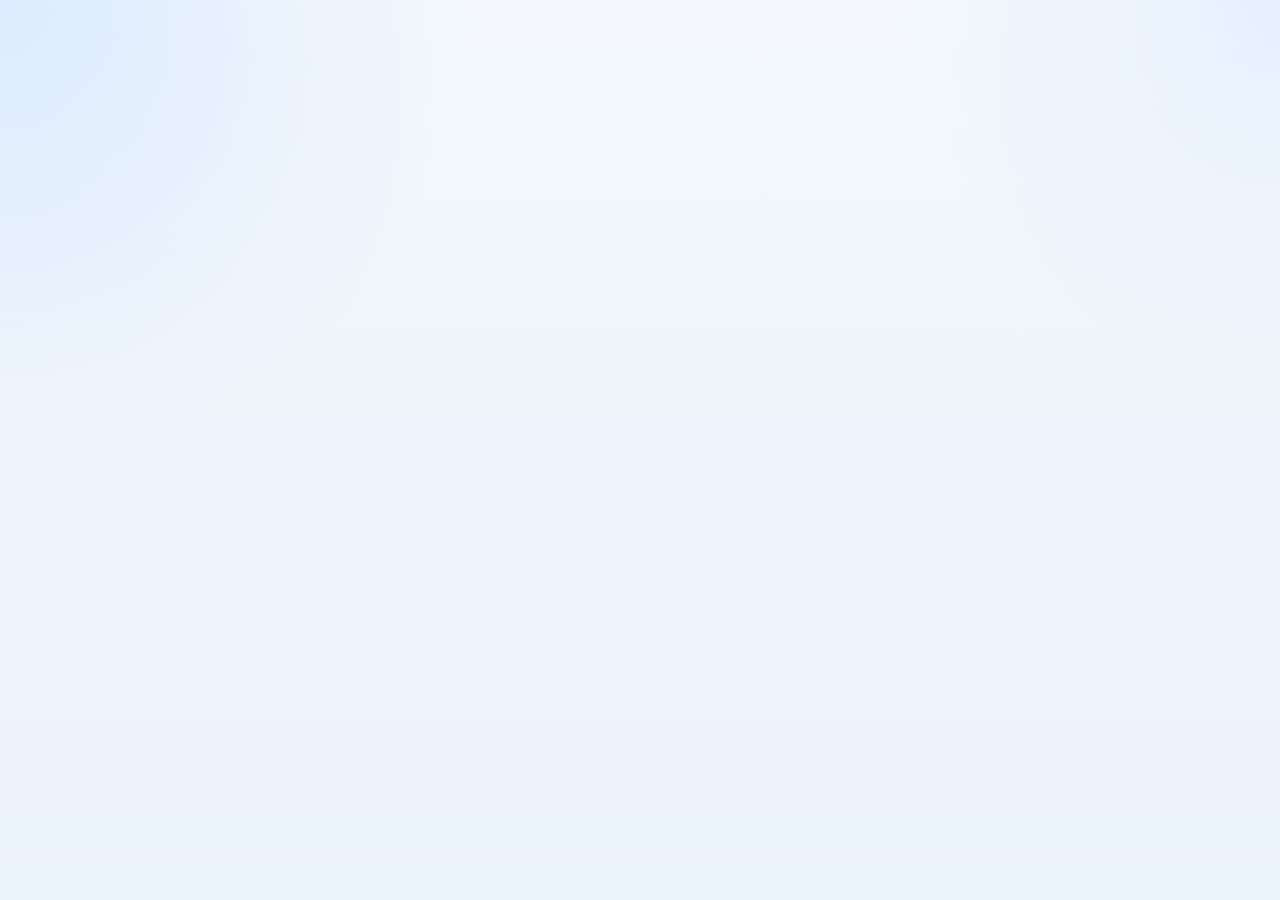
==== index.html @ c69fef3c "Publish shareable expense dashboard" ====
﻿<!DOCTYPE html>
<html lang="zh-CN">
<head>
  <meta charset="UTF-8">
  <meta name="viewport" content="width=device-width, initial-scale=1.0">
  <title>费用看板</title>
  <style>
:root {
  --bg: #edf4fb;
  --panel: rgba(245, 249, 255, 0.9);
  --panel-strong: rgba(255, 255, 255, 0.96);
  --line: rgba(59, 130, 246, 0.14);
  --line-strong: rgba(59, 130, 246, 0.22);
  --text: #16324f;
  --sub: #6b85a3;
  --accent: #2f6fe4;
  --accent-soft: rgba(47, 111, 228, 0.1);
  --positive: #38bdf8;
  --negative: #94a3b8;
  --emerald: #34d399;
  --amber: #fbbf24;
  --rose: #fb7185;
  --shadow: 0 20px 48px rgba(120, 149, 184, 0.18);
}

* {
  box-sizing: border-box;
}

html,
body {
  margin: 0;
  min-height: 100%;
  font-family: "Microsoft YaHei", "PingFang SC", sans-serif;
  background:
    radial-gradient(circle at top left, rgba(191, 219, 254, 0.45), transparent 30%),
    radial-gradient(circle at top right, rgba(219, 234, 254, 0.55), transparent 24%),
    linear-gradient(180deg, #f4f8fd 0%, #eaf2fb 100%);
  color: var(--text);
}

body {
  min-height: 100vh;
}

.page-shell {
  padding: 28px 18px 40px;
}

.dashboard {
  width: min(1480px, 100%);
  margin: 0 auto;
  display: grid;
  gap: 24px;
}

.panel {
  background: var(--panel);
  border: 1px solid var(--line-strong);
  border-radius: 28px;
  padding: 24px;
  box-shadow: var(--shadow);
  backdrop-filter: blur(14px);
}

.panel-header {
  display: flex;
  align-items: flex-start;
  gap: 14px;
  margin-bottom: 18px;
}

.linked-panel {
  padding-bottom: 20px;
}

.linked-block {
  border: 1px solid var(--line);
  border-radius: 24px;
  background: rgba(255, 255, 255, 0.56);
  padding: 18px;
}

.linked-block + .linked-block {
  margin-top: 14px;
}

.linked-header {
  margin-bottom: 14px;
}

.linked-divider {
  display: none;
}

.module-tag {
  flex: none;
  padding: 7px 12px;
  border-radius: 16px;
  border: 1px solid rgba(125, 211, 252, 0.22);
  background: var(--accent-soft);
  color: var(--accent);
  font-size: 13px;
  font-weight: 700;
}

.panel-title {
  font-size: 24px;
  font-weight: 700;
  letter-spacing: 0.02em;
}

.panel-subtitle {
  color: var(--sub);
  font-size: 14px;
  line-height: 1.6;
  margin-top: 4px;
}

.judgement {
  border: 1px solid var(--line);
  border-radius: 24px;
  padding: 18px 20px;
  background: rgba(255, 255, 255, 0.72);
  line-height: 1.9;
  color: #33506d;
  font-size: 15px;
}

.judgement strong {
  color: #102a43;
}

.pill {
  display: inline-flex;
  align-items: center;
  padding: 3px 10px;
  border-radius: 999px;
  font-weight: 700;
}

.pill-amber {
  background: rgba(251, 191, 36, 0.12);
  border: 1px solid rgba(251, 191, 36, 0.22);
  color: #fde68a;
}

.pill-sky {
  color: var(--accent);
}

.metrics {
  display: grid;
  grid-template-columns: repeat(4, minmax(0, 1fr));
  gap: 14px;
  margin-top: 18px;
}

.metric-card {
  border: 1px solid var(--line);
  background: rgba(255, 255, 255, 0.68);
  border-radius: 20px;
  padding: 16px;
}

.metric-label {
  color: var(--sub);
  font-size: 13px;
}

.metric-value {
  margin-top: 8px;
  font-size: 28px;
  font-weight: 700;
}

.metric-note {
  margin-top: 6px;
  color: #5f7a96;
  font-size: 13px;
}

.waterfall {
  border: 1px solid var(--line);
  border-radius: 24px;
  padding: 18px;
  background: rgba(255, 255, 255, 0.72);
}

.waterfall-top-metrics {
  display: grid;
  grid-template-columns: repeat(5, minmax(0, 1fr));
  gap: 12px;
  margin-top: 14px;
  padding: 0;
  border-radius: 20px;
  background: transparent;
  box-shadow: none;
}

.waterfall-metric-panel {
  min-width: 0;
}

.waterfall-mini-card {
  height: 100%;
  border-radius: 18px;
  padding: 14px 18px;
  border: 1px solid rgba(59, 130, 246, 0.14);
  background: rgba(255, 255, 255, 0.72);
  box-shadow: inset 0 0 0 1px rgba(255, 255, 255, 0.3);
}

.waterfall-metric-panel.active .waterfall-mini-card {
  border-color: rgba(47, 111, 228, 0.28);
  background: rgba(225, 239, 255, 0.95);
  box-shadow: 0 10px 24px rgba(120, 149, 184, 0.12);
}

.waterfall-mini-row {
  display: flex;
  justify-content: space-between;
  gap: 16px;
  align-items: center;
  color: #486581;
  font-size: 14px;
}

.waterfall-mini-row + .waterfall-mini-row {
  margin-top: 10px;
}

.waterfall-mini-row strong {
  color: #1d4ed8;
  font-size: 15px;
}

.waterfall-bottom-metrics {
  margin-bottom: 12px;
}

.waterfall-grid {
  display: grid;
  grid-template-columns: repeat(auto-fit, minmax(150px, 1fr));
  gap: 14px;
  align-items: stretch;
  min-height: 320px;
}

.waterfall-card {
  display: flex;
  flex-direction: column;
  gap: 12px;
  cursor: pointer;
}

.waterfall-stage {
  position: relative;
  flex: 1;
  min-height: 250px;
  border-radius: 22px;
  border: 1px solid rgba(56, 189, 248, 0.08);
  background: rgba(233, 241, 251, 0.8);
  padding: 10px;
}

.zero-line {
  position: absolute;
  left: 12px;
  right: 12px;
  border-top: 1px dashed rgba(56, 189, 248, 0.18);
}

.waterfall-bar {
  position: absolute;
  left: 12px;
  right: 12px;
  border-radius: 18px;
  transition: transform 180ms ease, box-shadow 180ms ease, opacity 180ms ease;
}

.waterfall-card:hover .waterfall-bar,
.waterfall-card.active .waterfall-bar {
  transform: scale(1.02);
  box-shadow: 0 0 28px rgba(56, 189, 248, 0.22);
}

.bar-positive {
  background: linear-gradient(180deg, #7dd3fc, #0ea5e9);
}

.bar-negative {
  background: linear-gradient(180deg, #94a3b8, #475569);
}

.waterfall-value {
  position: absolute;
  left: 50%;
  top: 10px;
  transform: translateX(-50%);
  font-size: 13px;
  font-weight: 700;
  color: #486581;
}

.waterfall-label {
  min-height: 82px;
  border: 1px solid rgba(100, 116, 139, 0.35);
  background: rgba(255, 255, 255, 0.74);
  border-radius: 18px;
  padding: 12px;
  text-align: center;
  color: #486581;
  font-size: 13px;
  line-height: 1.5;
}

.waterfall-name {
  color: #102a43;
  font-size: 16px;
  font-weight: 800;
  margin-bottom: 6px;
}

.waterfall-subtitle {
  color: #486581;
  font-size: 13px;
}

.waterfall-card.active .waterfall-label {
  border-color: rgba(125, 211, 252, 0.35);
  background: rgba(47, 111, 228, 0.12);
  color: #102a43;
}

.waterfall-total {
  margin-top: 16px;
  display: flex;
  justify-content: space-between;
  align-items: center;
  gap: 16px;
  border: 1px dashed var(--line);
  border-radius: 18px;
  padding: 12px 16px;
  color: #486581;
}

.explanation-tip,
.region-tip {
  border: 1px solid var(--line);
  border-radius: 20px;
  padding: 14px 16px;
  background: rgba(255, 255, 255, 0.62);
  color: var(--sub);
  font-size: 14px;
  line-height: 1.7;
  margin-bottom: 16px;
}

.current-summary {
  border: 1px solid var(--line);
  border-radius: 22px;
  padding: 16px 18px;
  background: rgba(255, 255, 255, 0.7);
  color: #486581;
  line-height: 1.8;
  margin-bottom: 16px;
}

.current-summary strong {
  color: #102a43;
}

.table-wrap {
  overflow-x: auto;
  border: 1px solid var(--line);
  border-radius: 24px;
}

table {
  width: 100%;
  border-collapse: collapse;
  min-width: 980px;
  background: rgba(255, 255, 255, 0.66);
}

thead {
  background: rgba(231, 240, 250, 0.95);
}

th,
td {
  padding: 14px 16px;
  text-align: left;
  vertical-align: top;
  border-top: 1px solid rgba(56, 189, 248, 0.08);
  font-size: 14px;
}

th {
  color: #35506b;
  font-weight: 600;
}

tbody td {
  color: #16324f;
}

.subline {
  margin-top: 6px;
  color: var(--sub);
  font-size: 12px;
}

.matrix-meta {
  display: grid;
  grid-template-columns: repeat(2, minmax(0, 1fr));
  gap: 6px 24px;
  margin-top: 10px;
}

.small-tag,
.judge-tag {
  display: inline-flex;
  border-radius: 999px;
  padding: 4px 10px;
  font-size: 12px;
  font-weight: 600;
}

.small-tag {
  border: 1px solid rgba(56, 189, 248, 0.16);
  background: rgba(47, 111, 228, 0.08);
  color: #1d4ed8;
}

.judge-tag {
  border: 1px solid rgba(100, 116, 139, 0.42);
  background: rgba(255, 255, 255, 0.82);
  color: #35506b;
}

.region-grid {
  display: grid;
  grid-template-columns: minmax(0, 1.55fr) minmax(340px, 0.95fr);
  gap: 18px;
}

.matrix-wrap,
.trend-wrap {
  border: 1px solid var(--line);
  border-radius: 24px;
  background: rgba(255, 255, 255, 0.62);
  overflow: hidden;
}

.matrix-wrap .table-wrap {
  overflow-x: hidden;
}

.matrix-wrap table {
  min-width: 0;
  table-layout: fixed;
}

.matrix-wrap th,
.matrix-wrap td {
  padding: 12px 10px;
}

.matrix-wrap thead th:nth-child(1),
.matrix-wrap tbody td:nth-child(1) {
  width: 110px;
}

.matrix-wrap thead th:nth-child(2),
.matrix-wrap tbody td:nth-child(2) {
  width: 44%;
}

.matrix-wrap thead th:nth-child(3),
.matrix-wrap thead th:nth-child(4),
.matrix-wrap thead th:nth-child(5),
.matrix-wrap tbody td:nth-child(3),
.matrix-wrap tbody td:nth-child(4),
.matrix-wrap tbody td:nth-child(5) {
  width: 150px;
}

.matrix-wrap .subline {
  font-size: 11px;
  line-height: 1.6;
}

.matrix-path {
  display: flex;
  align-items: center;
  gap: 8px;
  padding: 12px 18px 0;
  flex-wrap: wrap;
}

.path-chip {
  border: 1px solid rgba(47, 111, 228, 0.28);
  background: rgba(47, 111, 228, 0.14);
  color: #2759b8;
  border-radius: 999px;
  padding: 5px 12px;
  font-size: 12px;
  cursor: pointer;
  font-weight: 700;
}

.path-chip.active {
  background: rgba(47, 111, 228, 0.2);
  color: #163d84;
}

.path-sep {
  color: var(--sub);
  font-size: 12px;
}

.matrix-head,
.trend-head {
  display: flex;
  justify-content: space-between;
  gap: 16px;
  align-items: flex-start;
  padding: 16px 18px;
  border-bottom: 1px solid rgba(56, 189, 248, 0.1);
}

.section-title {
  font-size: 15px;
  font-weight: 700;
}

.section-sub {
  margin-top: 4px;
  font-size: 12px;
  color: var(--sub);
  line-height: 1.6;
}

.hint {
  font-size: 12px;
  color: var(--sub);
}

.matrix-wrap .section-sub,
.matrix-wrap .hint,
.matrix-wrap th {
  font-size: 12px;
}

.info-dot {
  position: relative;
  display: inline-flex;
  align-items: center;
  justify-content: center;
  width: 16px;
  height: 16px;
  margin-left: 6px;
  border-radius: 999px;
  border: 1px solid rgba(125, 211, 252, 0.3);
  background: rgba(14, 165, 233, 0.12);
  color: var(--accent);
  font-size: 10px;
  font-weight: 700;
  cursor: help;
}

.info-dot:hover::after {
  content: attr(data-tip);
  position: absolute;
  left: 50%;
  top: calc(100% + 8px);
  transform: translateX(-50%);
  width: 220px;
  padding: 10px 12px;
  border-radius: 14px;
  border: 1px solid rgba(125, 211, 252, 0.18);
  background: rgba(15, 23, 42, 0.96);
  color: #f8fafc;
  font-size: 12px;
  line-height: 1.6;
  z-index: 8;
  box-shadow: 0 14px 40px rgba(2, 6, 23, 0.4);
}

.matrix-cell {
  width: 100%;
  height: 46px;
  border-radius: 16px;
  border: 1px solid transparent;
  cursor: pointer;
  transition: transform 180ms ease, box-shadow 180ms ease, border-color 180ms ease;
}

.matrix-row-active td {
  background: rgba(47, 111, 228, 0.08);
}

.matrix-level-cell {
  display: flex;
  flex-direction: column;
  align-items: flex-start;
  gap: 8px;
}

.matrix-level-name,
.drill-link {
  border: 0;
  background: transparent;
  padding: 0;
  cursor: pointer;
  text-align: left;
}

.matrix-level-name {
  color: #16324f;
  font-size: 16px;
  font-weight: 700;
  text-shadow: 0 1px 0 rgba(255, 255, 255, 0.75);
}

.drill-link {
  color: #2f6fe4;
  font-size: 13px;
  font-weight: 600;
}

.drill-link:hover,
.matrix-level-name:hover {
  opacity: 0.86;
}

.matrix-leaf-tag {
  color: var(--sub);
  font-size: 12px;
}

.matrix-wrap tbody td:nth-child(1) {
  color: #16324f;
}

.matrix-wrap tbody td:nth-child(2) {
  color: #6b85a3;
}

.matrix-wrap tbody td:nth-child(2) .subline {
  color: #486581;
  font-size: 13px;
  font-weight: 700;
}

.matrix-wrap tbody td:nth-child(2) .subline strong,
.matrix-wrap tbody td:nth-child(2) .subline span:last-child,
.matrix-wrap tbody td:nth-child(2) .subline {
  color: #35506b;
}

.matrix-wrap tbody td:nth-child(2) .subline strong {
  color: #16324f !important;
  font-weight: 800;
  opacity: 1 !important;
  text-shadow: none;
}

.matrix-wrap tbody td:nth-child(2) .subline span {
  color: #2b4b68 !important;
  font-weight: 700;
  opacity: 1 !important;
}

.matrix-wrap tbody td:nth-child(2) .info-dot {
  display: none;
}

.matrix-cell:hover {
  transform: translateY(-1px);
}

.matrix-cell.active {
  box-shadow: 0 0 22px rgba(255, 255, 255, 0.14);
}

.tone-emerald {
  background: rgba(16, 185, 129, 0.18);
  border-color: rgba(52, 211, 153, 0.28);
}

.tone-emerald.active {
  background: rgba(16, 185, 129, 0.32);
}

.tone-amber {
  background: rgba(245, 158, 11, 0.18);
  border-color: rgba(251, 191, 36, 0.26);
}

.tone-amber.active {
  background: rgba(245, 158, 11, 0.34);
}

.tone-rose {
  background: rgba(244, 63, 94, 0.18);
  border-color: rgba(251, 113, 133, 0.28);
}

.tone-rose.active {
  background: rgba(244, 63, 94, 0.34);
}

.empty-cell {
  background: transparent;
  border: 1px dashed rgba(100, 116, 139, 0.18);
  cursor: default;
}

.trend-wrap {
  padding-bottom: 18px;
}

.region-badge {
  display: inline-flex;
  align-items: center;
  border: 1px solid rgba(125, 211, 252, 0.22);
  background: rgba(14, 165, 233, 0.12);
  border-radius: 999px;
  color: #1f4ea8;
  padding: 6px 12px;
  font-size: 13px;
  font-weight: 700;
}

.trend-metrics {
  margin: 0 18px 14px;
  border: 1px solid var(--line);
  border-radius: 18px;
  background: rgba(255, 255, 255, 0.72);
  padding: 14px;
}

.trend-metrics-grid {
  display: grid;
  grid-template-columns: repeat(2, minmax(0, 1fr));
  gap: 12px 16px;
  color: #35506b;
  font-size: 14px;
}

.trend-summary {
  margin-top: 12px;
  color: var(--sub);
  font-size: 13px;
  line-height: 1.7;
}

.chart-wrap {
  margin: 0 18px;
  border: 1px solid var(--line);
  border-radius: 20px;
  background: rgba(248, 251, 255, 0.85);
  padding: 12px 14px 16px;
}

.chart-legend {
  display: flex;
  align-items: center;
  gap: 18px;
  margin-top: 10px;
  color: #486581;
  font-size: 12px;
}

.legend-dot {
  display: inline-block;
  width: 10px;
  height: 10px;
  border-radius: 999px;
  margin-right: 8px;
}

.rule-list {
  display: grid;
  grid-template-columns: repeat(3, minmax(0, 1fr));
  gap: 12px;
  margin-top: 16px;
}

.rule-card {
  border-radius: 20px;
  padding: 16px;
  border: 1px solid rgba(100, 116, 139, 0.22);
  background: rgba(15, 23, 42, 0.58);
}

.rule-card h4 {
  margin: 0 0 8px;
  font-size: 15px;
}

.rule-card p {
  margin: 0;
  color: var(--sub);
  font-size: 13px;
  line-height: 1.7;
}

.rule-card ul {
  margin: 10px 0 0;
  padding-left: 18px;
  color: #cbd5e1;
  font-size: 13px;
  line-height: 1.7;
}

.rule-card.emerald {
  border-color: rgba(52, 211, 153, 0.2);
  background: rgba(16, 185, 129, 0.08);
}

.rule-card.amber {
  border-color: rgba(251, 191, 36, 0.2);
  background: rgba(245, 158, 11, 0.08);
}

.rule-card.rose {
  border-color: rgba(251, 113, 133, 0.22);
  background: rgba(244, 63, 94, 0.08);
}

.focus-grid {
  display: grid;
  grid-template-columns: repeat(3, minmax(0, 1fr));
  gap: 16px;
}

.focus-card {
  border: 1px solid var(--line);
  border-radius: 24px;
  padding: 18px;
  background: rgba(255, 255, 255, 0.7);
}

.focus-top {
  display: flex;
  gap: 12px;
  align-items: flex-start;
  margin-bottom: 12px;
}

.focus-icon {
  width: 44px;
  height: 44px;
  border-radius: 16px;
  border: 1px solid rgba(125, 211, 252, 0.22);
  background: rgba(47, 111, 228, 0.14);
  color: #2f6fe4;
  display: inline-flex;
  align-items: center;
  justify-content: center;
  font-size: 14px;
  font-weight: 700;
  letter-spacing: 0.04em;
}

.focus-priority {
  display: inline-flex;
  padding: 4px 10px;
  border-radius: 999px;
  border: 1px solid rgba(47, 111, 228, 0.22);
  background: rgba(47, 111, 228, 0.12);
  color: #2b5fbf;
  font-size: 12px;
  font-weight: 700;
  margin-bottom: 8px;
}

.focus-category {
  color: var(--sub);
  font-size: 13px;
}

.focus-owner {
  margin-top: 2px;
  font-size: 18px;
  font-weight: 700;
}

.focus-text {
  color: #486581;
  font-size: 14px;
  line-height: 1.8;
}

.footer-note {
  color: var(--sub);
  text-align: center;
  font-size: 12px;
}

@media (max-width: 1180px) {
  .metrics,
  .rule-list,
  .focus-grid {
    grid-template-columns: repeat(2, minmax(0, 1fr));
  }

  .waterfall-top-metrics {
    grid-template-columns: repeat(2, minmax(0, 1fr));
  }

  .region-grid {
    grid-template-columns: 1fr;
  }
}

@media (max-width: 760px) {
  .page-shell {
    padding: 16px 10px 28px;
  }

  .panel {
    padding: 18px;
    border-radius: 22px;
  }

  .panel-header {
    flex-direction: column;
  }

  .panel-title {
    font-size: 20px;
  }

  .metrics,
  .rule-list,
  .focus-grid,
  .trend-metrics-grid,
  .matrix-meta {
    grid-template-columns: 1fr;
  }

  .waterfall-grid {
    grid-template-columns: repeat(2, minmax(0, 1fr));
  }

  .waterfall-top-metrics {
    grid-template-columns: 1fr;
  }
}

  </style>
</head>
<body>
  <div id="app"></div>
  <script>
const overview = {
  actual: "8,520",
  diff: "+840 涓囧厓",
  mom: "+8.3%",
  yoy: "+12.4%",
  summary:
    '鏈湡瀹為檯璐圭敤 8,520 涓囧厓锛岀幆姣?+8.3%锛屽悓姣?+12.4%锛岃緝棰勭畻瓒呮敮 5.1%銆傛暣浣撶湅锛屾湰鏈堣垂鐢ㄥ睘浜?<span class="pill pill-amber">灞€閮ㄥ紓甯?/span>锛屼富鍥犳槸 <span class="pill pill-sky">鐮斿彂璐圭敤涓€娆℃€у墠缃?/span> 鍜?<span class="pill pill-sky">鍖哄煙缁忚惀鎶曞叆澧炲姞</span>锛涘叾涓?<strong>鍖哄煙璐圭敤鏁堢巼闂浼樺厛绾ф洿楂?/strong>銆?,
};

const blocks = [
  {
    id: "rd",
    name: "鐮斿彂璐圭敤",
    subtitle: "鐮斿彂璐圭敤涓€娆℃€у墠缃?,
    diff: 420,
    feeRate: "2.9%",
    momRate: "+10%",
    yoyRate: "+20%",
    budgetExecDiff: "+16%",
    summary: "椤圭洰闆嗕腑楠屾敹瀵艰嚧璐圭敤鍓嶇疆纭銆?,
    items: [
      ["澶栧寘寮€鍙戣垂", "520", "+165", "+31.2%", "+38.4%", "涓€娆℃€т簨椤?, "鏈懆闇€瑙ｉ噴", "閲嶇偣椤圭洰楠屾敹闆嗕腑鍦ㄦ湰鏈堢‘璁ゃ€?],
      ["娴嬭瘯璁よ瘉璐?, "210", "+118", "+42.6%", "+49.0%", "鑺傚鍓嶇疆", "鎸佺画璺熻釜", "澶氭満鍨嬭璇佹帹杩涙彁鍓嶃€?],
      ["浜哄伐鎴愭湰", "860", "+82", "+5.4%", "+11.9%", "鎸佺画鎬у闀?, "鍙帴鍙?, "鐮斿彂缂栧埗鎵╁厖鍚庣ǔ姝ユ姮鍗囥€?],
    ],
  },
  {
    id: "region",
    name: "鍖哄煙璐圭敤",
    subtitle: "鍖哄煙缁忚惀鎶曞叆澧炲姞",
    diff: 310,
    feeRate: "2.7%",
    momRate: "+6%",
    yoyRate: "+9%",
    budgetExecDiff: "+11%",
    summary: "閮ㄥ垎鍖哄煙璐圭敤澧為暱蹇簬婊炲悗鏀跺叆鏀瑰杽銆?,
    items: [
      ["甯傚満鎺ㄥ箍璐?, "190", "+86", "+24.3%", "+31.5%", "缁忚惀鎶曞叆", "閲嶇偣澶嶇洏", "鏂板搧鎺ㄥ箍鍜岀粓绔椿鍔ㄩ泦涓姇鏀俱€?],
      ["娓犻亾婵€鍔辫垂", "145", "+58", "+18.7%", "+25.4%", "缁忚惀鎶曞叆", "鎸佺画璺熻釜", "杩斿埄鍓嶇疆甯﹀姩娓犻亾鎶曞叆澧炲姞銆?],
      ["宸梾涓庢嫇灞曡垂", "88", "+27", "+11.2%", "+16.8%", "缁忚惀鎶曞叆", "鍙帴鍙?, "鍖哄煙鎷撳簵鍜屽鎴锋嫓璁垮鍔犮€?],
    ],
  },
  {
    id: "hq",
    name: "浜嬩笟閮ㄦ€婚儴璐圭敤",
    subtitle: "鎬婚儴鑱岃兘璐圭敤澧為暱",
    diff: 180,
    feeRate: "0.4%",
    momRate: "+5%",
    yoyRate: "-3%",
    budgetExecDiff: "+2%",
    summary: "鍏变韩鏈嶅姟涓庡挩璇㈢被璐圭敤鎶崌銆?,
    items: [
      ["鍜ㄨ鏈嶅姟璐?, "180", "+63", "+28.4%", "+41.3%", "涓撻」鎶曞叆", "鏈懆闇€瑙ｉ噴", "娴佺▼浼樺寲涓撻」鍚姩瀵艰嚧椤鹃棶璐瑰鍔犮€?],
      ["鍏变韩鏈嶅姟璐?, "135", "+28", "+7.0%", "+10.5%", "鑺傚鍓嶇疆", "鎸佺画璺熻釜", "閮ㄥ垎鏈嶅姟鍚堝悓鎻愬墠缁撶畻銆?],
      ["琛屾斂璐圭敤", "210", "+34", "+6.3%", "+8.1%", "姝ｅ父娉㈠姩", "鍙帴鍙?, "鍔炲叕涓庡樊鏃呮敮鍑哄皬骞呭闀裤€?],
    ],
  },
  {
    id: "function",
    name: "鑱岃兘璐圭敤",
    subtitle: "鑱岃兘鏀寔璐圭敤鎶崌",
    diff: 90,
    feeRate: "2.1%",
    momRate: "+2%",
    yoyRate: "+6%",
    budgetExecDiff: "+4%",
    summary: "鍩硅涓庢敮鎸佺被璐圭敤娓╁拰澧為暱銆?,
    items: [
      ["鍩硅璐?, "42", "+11", "+12.8%", "+16.2%", "姝ｅ父娉㈠姩", "鍙帴鍙?, "瀛ｅ害鍩硅璁″垝闆嗕腑钀藉湴銆?],
      ["鍔炲叕淇濋殰璐?, "96", "+21", "+4.1%", "+5.7%", "姝ｅ父娉㈠姩", "鍙帴鍙?, "璁惧鍜岀郴缁熸姌鏃у甫鏉ユ尝鍔ㄣ€?],
      ["琛屾斂娌荤悊椤圭洰", "68", "+18", "+7.8%", "+9.4%", "鑺傚姝ｅ父", "鎸佺画璺熻釜", "缁勭粐浼樺寲閰嶅椤圭洰鎺ㄨ繘銆?],
    ],
  },
  {
    id: "other",
    name: "鍏朵粬璋冩暣鍥炲啿",
    subtitle: "鍏朵粬璋冩暣鍥炲啿",
    diff: -160,
    feeRate: "1.6%",
    momRate: "+7%",
    yoyRate: "+11%",
    budgetExecDiff: "+8%",
    summary: "璺ㄦ湡璋冩暣鍜岄噸鍒嗙被褰㈡垚瀵瑰啿銆?,
    items: [
      ["璺ㄦ湡璋冩暣", "-90", "-90", "-", "-", "缁撶畻璋冩暣", "鍙帴鍙?, "鍓嶆湡澶氳璐圭敤鍦ㄦ湰鏈堝洖鍐层€?],
      ["璐圭敤閲嶅垎绫?, "-42", "-42", "-", "-", "鍙ｅ緞淇", "鍙帴鍙?, "閮ㄥ垎璐圭敤閲嶅垎绫昏嚦鍏朵粬椤圭洰銆?],
      ["椤圭洰瀵瑰啿", "-28", "-28", "-", "-", "闃舵鍥炴憜", "鍙帴鍙?, "璁℃彁鍥炲啿褰卞搷鏈夐檺銆?],
    ],
  },
];

const focuses = [
  ["01", "P1 鏈懆瑙ｉ噴", "閲嶇偣瑙ｉ噴閮ㄩ棬", "鐮斿彂涓績", "鐮斿彂璐圭敤杈冮绠楀鍔?420 涓囧厓锛屼富瑕佺敱澶栧寘寮€鍙戝拰娴嬭瘯璁よ瘉璐圭敤鍓嶇疆纭甯﹀姩锛岄渶瑕佽鏄庡悗缁槸鍚﹀洖钀姐€?],
  ["02", "P1 閲嶇偣澶嶇洏", "閲嶇偣澶嶇洏鍖哄煙", "涓滈潪", "鍖哄煙缁忚惀璐圭敤澧為暱 15%锛屼絾婊炲悗鏀跺叆涓嬮檷 4%锛屽缓璁笓椤瑰鐩樻姇鏀炬晥鐜囥€?],
  ["03", "P3 鎸佺画璺熻釜", "閲嶇偣璺熻釜绉戠洰", "鍜ㄨ鏈嶅姟璐?, "鍜ㄨ鏈嶅姟璐硅繛缁袱鏈堥珮澧為暱锛岄渶鏍稿疄棰勭畻澶栦笓椤硅寖鍥翠笌鍚庣画鑺傚銆?],
];

const tree = [
  {
    key: "tecno",
    level: "bu",
    name: "TECNO",
    status: "鎶曞叆寰呭鐩?,
    r: "+6%",
    s: "+11%",
    d: "+5pct",
    e: "0.55",
    summary: "鏁翠綋鎶曞叆浠嶅湪澧為暱锛屼絾鍖哄煙鍥炴姤鍒嗗寲鏄庢樉銆?,
    spend: [3, 4, 6, 8, 9, 10],
    revenue: [1, 2, 3, 4, 5, 5],
    children: [
      {
        key: "tecno-east",
        level: "region",
        name: "涓滈潪",
        status: "閲嶇偣寮傚父",
        r: "-4%",
        s: "+15%",
        d: "+19pct",
        e: "-0.27",
        summary: "缁忚惀鍨嬭垂鐢ㄦ槑鏄惧鍔狅紝浣嗘粸鍚庢敹鍏ヤ笅婊戙€?,
        spend: [4, 7, 9, 11, 13, 15],
        revenue: [6, 3, 1, -2, -3, -4],
        children: [
          { key: "ke", level: "country", name: "鑲凹浜?, status: "閲嶇偣寮傚父", r: "-6%", s: "+18%", d: "+24pct", e: "-0.33", summary: "鎶曞叆澧炲姞浣嗘敹鍏ュ厬鐜板亸鎱€?, spend: [5, 7, 10, 12, 15, 18], revenue: [4, 2, 0, -2, -4, -6] },
          { key: "tz", level: "country", name: "鍧︽灏间簹", status: "鎶曞叆寰呭鐩?, r: "+1%", s: "+8%", d: "+7pct", e: "0.13", summary: "鏀跺叆鏀瑰杽涓嶈冻锛屽缓璁鐩樻笭閬撴縺鍔便€?, spend: [1, 3, 4, 6, 7, 8], revenue: [0, 0, 1, 1, 1, 1] },
        ],
      },
      {
        key: "tecno-sea",
        level: "region",
        name: "涓滃崡浜?,
        status: "鎶曞叆鏈夋晥",
        r: "+10%",
        s: "+12%",
        d: "+2pct",
        e: "0.83",
        summary: "鎶曞叆澧為暱鍚庢敹鍏ュ悓姝ユ敼鍠勩€?,
        spend: [2, 4, 6, 8, 10, 12],
        revenue: [1, 3, 5, 7, 9, 10],
        children: [
          { key: "id", level: "country", name: "鍗板凹", status: "鎶曞叆鏈夋晥", r: "+12%", s: "+13%", d: "+1pct", e: "0.92", summary: "缁堢娲诲姩涓庢敹鍏ュ闀垮悓姝ャ€?, spend: [2, 4, 6, 8, 10, 13], revenue: [1, 3, 5, 7, 9, 12] },
        ],
      },
    ],
  },
  {
    key: "infinix",
    level: "bu",
    name: "Infinix",
    status: "鎶曞叆鏈夋晥",
    r: "+9%",
    s: "+3%",
    d: "-6pct",
    e: "3.00",
    summary: "鎶曞叆澧為暱杈冩俯鍜岋紝浣嗛噸鐐瑰尯鍩熸敹鍏ユ敼鍠勬槑鏄俱€?,
    spend: [1, 2, 3, 3, 4, 4],
    revenue: [2, 3, 4, 5, 6, 7],
    children: [
      {
        key: "infinix-me",
        level: "region",
        name: "涓笢",
        status: "鎶曞叆鏈夋晥",
        r: "+12%",
        s: "+2%",
        d: "-10pct",
        e: "6.00",
        summary: "璐圭敤绋冲畾鎯呭喌涓嬫敹鍏ユ槑鏄惧闀裤€?,
        spend: [0, 1, 1, 2, 2, 2],
        revenue: [2, 4, 6, 8, 10, 12],
        children: [
          { key: "sa", level: "country", name: "娌欑壒", status: "鎶曞叆鏈夋晥", r: "+11%", s: "+1%", d: "-10pct", e: "11.00", summary: "鍝佺墝鍔涘拰缁堢鏁堢巼鍚屾鏀瑰杽銆?, spend: [0, 0, 1, 1, 1, 1], revenue: [2, 3, 5, 7, 9, 11] },
        ],
      },
    ],
  },
  {
    key: "itel",
    level: "bu",
    name: "itel",
    status: "鎶曞叆鏈夋晥",
    r: "+7%",
    s: "+5%",
    d: "-2pct",
    e: "1.40",
    summary: "澶氫釜甯傚満璐圭敤鍙帶锛屾敹鍏ユ敼鍠勫钩绋炽€?,
    spend: [1, 2, 2, 3, 4, 5],
    revenue: [1, 2, 3, 4, 5, 7],
    children: [
      {
        key: "itel-africa",
        level: "region",
        name: "闈炴床鍏朵粬鍖哄煙",
        status: "鎶曞叆鏈夋晥",
        r: "+8%",
        s: "+5%",
        d: "-3pct",
        e: "1.60",
        summary: "鎶曞叆澧為暱涓庢敹鍏ユ敼鍠勫熀鏈悓姝ャ€?,
        spend: [1, 2, 2, 3, 4, 5],
        revenue: [1, 2, 3, 4, 5, 8],
        children: [
          { key: "ug", level: "country", name: "涔屽共杈?, status: "鎶曞叆鏈夋晥", r: "+9%", s: "+4%", d: "-5pct", e: "2.25", summary: "缁堢杩愯惀鏁堢巼鎻愬崌銆?, spend: [1, 1, 2, 2, 3, 4], revenue: [1, 2, 3, 4, 6, 9] },
        ],
      },
    ],
  },
  {
    key: "philips",
    level: "bu",
    name: "Philips",
    status: "鎶曞叆寰呭鐩?,
    r: "-1%",
    s: "+1%",
    d: "+2pct",
    e: "-1.00",
    summary: "璐圭敤绋冲畾浣嗘敹鍏ョ鍔ㄨ兘涓嶈冻銆?,
    spend: [0, 1, 1, 1, 1, 1],
    revenue: [2, 2, 1, 1, 0, -1],
    children: [
      {
        key: "philips-eu",
        level: "region",
        name: "娆ф床",
        status: "鎶曞叆寰呭鐩?,
        r: "0%",
        s: "+2%",
        d: "+2pct",
        e: "0.00",
        summary: "璐圭敤鐣ュ崌浣嗘敹鍏ユ湭鏄庢樉鏀瑰杽銆?,
        spend: [0, 1, 1, 1, 2, 2],
        revenue: [1, 1, 1, 0, 0, 0],
        children: [
          { key: "de", level: "country", name: "寰峰浗", status: "鎶曞叆寰呭鐩?, r: "0%", s: "+3%", d: "+3pct", e: "0.00", summary: "淇冮攢鎶曞叆鐣ュ锛屼絾鏀跺叆鏀瑰杽鏆備笉鏄庢樉銆?, spend: [0, 1, 1, 2, 2, 3], revenue: [1, 1, 1, 1, 0, 0] },
        ],
      },
    ],
  },
];

const help = {
  r: "婊炲悗1涓湀鐨勮繎3涓湀鏀跺叆鍧囧€硷紝鐩稿鍓?涓湀鍧囧€肩殑鍙樺寲鐜囥€?,
  s: "杩?涓湀缁忚惀鍨嬪彉鍔ㄨ垂鐢ㄥ潎鍊硷紝鐩稿鍓?涓湀鍧囧€肩殑鍙樺寲鐜囥€?,
  d: "璐圭敤鍙樺寲鐜囧噺鍘绘粸鍚庢敹鍏ュ彉鍖栫巼锛涜秺鎺ヨ繎0閫氬父璇存槑瓒婂尮閰嶃€?,
  e: "婊炲悗鏀跺叆鍙樺寲鐜囬櫎浠ヨ垂鐢ㄥ彉鍖栫巼锛岀敤浜庤　閲忔敹鍏ュ鎶曞叆鍙樺寲鐨勫搷搴斿己寮便€?,
};

const matrixHelp = {
  effective: "鎶曞叆鏈夋晥锛氳垂鐢ㄦ姇鍏ュ悗锛屾敹鍏ュ悓姝ユ敼鍠勶紝鎴栧湪璐圭敤鏀剁缉鎯呭喌涓嬫敹鍏ヤ粛淇濇寔澧為暱銆?,
  review: "鎶曞叆寰呭鐩橈細璐圭敤鍙樺寲鍚庯紝鏀跺叆鏀瑰杽涓嶆槑鏄撅紝鎴栬垂鐢ㄦ敹缂╁悗鏀跺叆鍚屾璧板急锛岄渶瑕佸鐩樻姇鍏ヨ妭濂忓拰鏂瑰悜銆?,
  abnormal: "閲嶇偣寮傚父锛氳垂鐢ㄥ鍔犵殑鍚屾椂鏀跺叆涓嬫粦锛屾姇鍏ヤ笌閿€鍞粨鏋滄槑鏄捐儗绂伙紝闇€瑕佷紭鍏堝叧娉ㄣ€?,
};

const state = { block: "rd", level: "bu", bu: "tecno", region: "tecno-east", node: "tecno" };

const esc = (v) => String(v).replaceAll("&", "&amp;").replaceAll("<", "&lt;").replaceAll(">", "&gt;").replaceAll('"', "&quot;").replaceAll("'", "&#39;");
const tone = (s) => (s === "鎶曞叆鏈夋晥" ? "tone-emerald" : s === "鎶曞叆寰呭鐩? ? "tone-amber" : "tone-rose");
const totalDiff = () => blocks.reduce((n, b) => n + b.diff, 0);
const currentBlock = () => blocks.find((b) => b.id === state.block) || blocks[0];
const currentBu = () => tree.find((b) => b.key === state.bu) || tree[0];
const currentRegion = () => currentBu().children.find((r) => r.key === state.region) || currentBu().children[0];
const currentNode = () => (state.level === "bu" ? currentBu() : state.level === "region" ? currentRegion() : currentRegion().children.find((c) => c.key === state.node) || currentRegion().children[0]);
const rows = () => (state.level === "bu" ? tree : state.level === "region" ? currentBu().children : currentRegion().children);

function setLevel(level, opts = {}) {
  state.level = level;
  if (level === "bu") {
    state.bu = opts.bu || state.bu;
    state.region = currentBu().children[0].key;
    state.node = state.bu;
  } else if (level === "region") {
    state.bu = opts.bu || state.bu;
    state.region = opts.region || currentBu().children[0].key;
    state.node = state.region;
  } else {
    state.bu = opts.bu || state.bu;
    state.region = opts.region || state.region;
    state.node = opts.country || currentRegion().children[0].key;
  }
}

function line(vs, w, h, px, py, min, max) {
  const step = (w - px * 2) / (vs.length - 1);
  return vs.map((v, i) => `${px + step * i},${h - py - ((v - min) / (max - min || 1)) * (h - py * 2)}`).join(" ");
}

function metricPanel(block) {
  return `
    <div class="waterfall-metric-panel ${state.block === block.id ? "active" : ""}">
      <div class="waterfall-mini-card">
        <div class="waterfall-mini-row"><span>璐圭敤鐜?/span><strong>${block.feeRate}</strong></div>
        <div class="waterfall-mini-row"><span>鐜瘮</span><strong>${block.momRate}</strong></div>
        <div class="waterfall-mini-row"><span>鍚屾瘮</span><strong>${block.yoyRate}</strong></div>
        <div class="waterfall-mini-row"><span>棰勭畻鎵ц宸紓</span><strong>${block.budgetExecDiff}</strong></div>
      </div>
    </div>
  `;
}

function waterfallHtml() {
  const max = Math.max(0, ...blocks.map((b) => b.diff));
  const min = Math.min(0, ...blocks.map((b) => b.diff));
  const range = Math.max(1, max - min);
  return `
    <div class="waterfall">
      <div class="waterfall-grid">
        ${blocks
          .map((b) => {
            const h = Math.max((Math.abs(b.diff) / range) * 78, 14);
            const bottom = b.diff >= 0 ? ((0 - min) / range) * 82 : ((b.diff - min) / range) * 82;
            return `
              <button class="waterfall-card ${state.block === b.id ? "active" : ""}" data-waterfall="${b.id}">
                <div class="waterfall-stage">
                  <div class="zero-line" style="bottom:${((0 - min) / range) * 82 + 9}%"></div>
                  <div class="waterfall-value">${b.diff > 0 ? "+" : ""}${b.diff}</div>
                  <div class="waterfall-bar ${b.diff >= 0 ? "bar-positive" : "bar-negative"}" style="height:${h}%;bottom:${bottom + 9}%"></div>
                </div>
                <div class="waterfall-label">
                  <div class="waterfall-name">${esc(b.name)}</div>
                  <div class="waterfall-subtitle">${esc(b.subtitle)}</div>
                </div>
              </button>
            `;
          })
          .join("")}
      </div>
      <div class="waterfall-top-metrics waterfall-bottom-metrics">
        ${blocks.map((b) => metricPanel(b)).join("")}
      </div>
      <div class="waterfall-total"><span>鎬婚儴鎬诲樊寮傛眹鎬?/span><strong>${totalDiff() > 0 ? "+" : ""}${totalDiff()} 涓囧厓</strong></div>
    </div>
  `;
}

function explainHtml() {
  const b = currentBlock();
  return `
    <div class="current-summary"><strong>褰撳墠閫変腑锛?/strong>${esc(b.name)}<span class="subline" style="display:block;margin-top:6px;">${esc(b.summary)}</span></div>
    <div class="table-wrap">
      <table>
        <thead><tr><th>璐圭敤椤?/th><th>瀹為檯閲戦</th><th>杈冮绠?/th><th>鐜瘮</th><th>鍚屾瘮</th><th>鏍囩</th><th>瑙ｉ噴鍒ゆ柇</th><th>鍘熷洜璇存槑</th></tr></thead>
        <tbody>${b.items.map((i) => `<tr><td>${esc(i[0])}</td><td>${i[1]} 涓囧厓</td><td>${i[2]} 涓囧厓</td><td>${i[3]}</td><td>${i[4]}</td><td><span class="small-tag">${esc(i[5])}</span></td><td><span class="judge-tag">${esc(i[6])}</span></td><td>${esc(i[7])}</td></tr>`).join("")}</tbody>
      </table>
    </div>
  `;
}

function matrixPath() {
  const parts = [`<button class="path-chip ${state.level === "bu" ? "active" : ""}" data-path="bu">浜嬩笟閮˙U</button>`];
  if (state.level !== "bu") parts.push(`<span class="path-sep">/</span><button class="path-chip ${state.level === "region" ? "active" : ""}" data-path="region">${esc(currentBu().name)}</button>`);
  if (state.level === "country") parts.push(`<span class="path-sep">/</span><button class="path-chip active" data-path="country">${esc(currentRegion().name)}</button>`);
  return `<div class="matrix-path">${parts.join("")}</div>`;
}

function matrixRows() {
  return rows()
    .map((n) => {
      const active = state.node === n.key;
      const link = n.children?.length ? (n.level === "bu" ? "鏌ョ湅鍖哄煙 禄" : "鏌ョ湅鍥藉 禄") : "";
      const cells = ["鎶曞叆鏈夋晥", "鎶曞叆寰呭鐩?, "閲嶇偣寮傚父"]
        .map((s) => (n.status === s ? `<td><button class="matrix-cell ${tone(s)} ${active ? "active" : ""}" data-node="${n.key}"></button></td>` : `<td><div class="matrix-cell empty-cell"></div></td>`))
        .join("");
      return `
        <tr class="${active ? "matrix-row-active" : ""}">
          <td><div class="matrix-level-cell"><button class="matrix-level-name" data-node="${n.key}">${esc(n.name)}</button>${link ? `<button class="drill-link" data-drill="${n.key}">${link}</button>` : ""}</div></td>
          <td>${esc(n.summary)}<div class="matrix-meta">
            <div class="subline"><strong>鏀跺叆鍙樺姩鐜?</strong> <span>${n.r}</span></div>
            <div class="subline"><strong>璐圭敤鍙樺姩鐜?</strong> <span>${n.s}</span></div>
            <div class="subline"><strong>鍋忕搴?</strong> <span>${n.d}</span></div>
            <div class="subline"><strong>寮规€?</strong> <span>${n.e}</span></div>
          </div></td>
          ${cells}
        </tr>
      `;
    })
    .join("");
}

function chartHtml() {
  const n = currentNode();
  const labels = ["1鏈?, "2鏈?, "3鏈?, "4鏈?, "5鏈?, "6鏈?];
  const w = 360;
  const h = 220;
  const px = 30;
  const py = 24;
  const values = [...n.spend, ...n.revenue];
  const min = Math.min(...values, 0);
  const max = Math.max(...values, 0);
  const spendLine = line(n.spend, w, h, px, py, min, max);
  const revenueLine = line(n.revenue, w, h, px, py, min, max);
  const step = (w - px * 2) / (labels.length - 1);
  const zeroY = h - py - ((0 - min) / (max - min || 1)) * (h - py * 2);

  return `
    <div class="chart-wrap">
      <svg viewBox="0 0 ${w} ${h}" width="100%" height="250" aria-label="鍖哄煙瓒嬪娍鍥?>
        <line x1="${px}" y1="${zeroY}" x2="${w - px}" y2="${zeroY}" stroke="rgba(107,133,163,0.28)" stroke-dasharray="6 6"></line>
        ${labels.map((_, i) => `<line x1="${px + step * i}" y1="${py}" x2="${px + step * i}" y2="${h - py}" stroke="rgba(47,111,228,0.10)"></line>`).join("")}
        <polyline fill="none" stroke="#38bdf8" stroke-width="4" points="${spendLine}" stroke-linecap="round" stroke-linejoin="round"></polyline>
        <polyline fill="none" stroke="#34d399" stroke-width="4" points="${revenueLine}" stroke-linecap="round" stroke-linejoin="round"></polyline>
        ${n.spend.map((v, i) => `<circle cx="${px + step * i}" cy="${h - py - ((v - min) / (max - min || 1)) * (h - py * 2)}" r="4.5" fill="#38bdf8"></circle>`).join("")}
        ${n.revenue.map((v, i) => `<circle cx="${px + step * i}" cy="${h - py - ((v - min) / (max - min || 1)) * (h - py * 2)}" r="4.5" fill="#34d399"></circle>`).join("")}
        ${labels.map((l, i) => `<text x="${px + step * i}" y="${h - 6}" text-anchor="middle" fill="#6b85a3" font-size="12">${l}</text>`).join("")}
      </svg>
      <div class="chart-legend"><span><span class="legend-dot" style="background:#38bdf8"></span>璐圭敤鍙樺姩鐜?/span><span><span class="legend-dot" style="background:#34d399"></span>鏀跺叆鍙樺姩鐜?/span></div>
    </div>
  `;
}

function dashboard() {
  const n = currentNode();
  const subtitle =
    state.level === "bu"
      ? "鏌ョ湅鎵€閫変簨涓氶儴鐨勬湀搴﹁垂鐢ㄥ彉鍔ㄧ巼涓庢粸鍚庢敹鍏ュ彉鍔ㄧ巼瓒嬪娍銆?
      : state.level === "region"
      ? "鏌ョ湅鎵€閫夊尯鍩熺殑鏈堝害璐圭敤鍙樺姩鐜囦笌婊炲悗鏀跺叆鍙樺姩鐜囪秼鍔裤€?
      : "鏌ョ湅鎵€閫夊浗瀹剁殑鏈堝害璐圭敤鍙樺姩鐜囦笌婊炲悗鏀跺叆鍙樺姩鐜囪秼鍔裤€?;

  return `
    <div class="page-shell">
      <div class="dashboard">
        <section class="panel">
          <div class="panel-header"><div class="module-tag">妯″潡 1</div><div><div class="panel-title">鎬讳綋鍒ゆ柇</div><div class="panel-subtitle">浠庢€婚儴瑙嗚蹇€熷垽鏂湰鏈熻垂鐢ㄧ姸鎬併€佷富瑕侀┍鍔ㄤ笌浼樺厛璺熻繘浜嬮」銆?/div></div></div>
          <div class="judgement">${overview.summary}</div>
          <div class="panel-header" style="margin-top:22px;margin-bottom:14px;"><div class="module-tag">閲嶇偣鍏虫敞</div><div><div class="panel-title" style="font-size:20px;">閲嶇偣鍏虫敞瀵硅薄</div><div class="panel-subtitle">鎶婃湰鍛ㄩ渶瑕佽В閲娿€侀噸鐐瑰鐩樺拰鎸佺画璺熻釜鐨勫璞℃敹杩涙€讳綋鍒ゆ柇锛屾柟渚跨鐞嗗眰鍦ㄩ椤电洿鎺ユ姄閲嶇偣銆?/div></div></div>
          <div class="focus-grid">${focuses.map((f) => `<article class="focus-card"><div class="focus-top"><div class="focus-icon">${f[0]}</div><div><div class="focus-priority">${esc(f[1])}</div><div class="focus-category">${esc(f[2])}</div><div class="focus-owner">${esc(f[3])}</div></div></div><div class="focus-text">${esc(f[4])}</div></article>`).join("")}</div>
        </section>

        <section class="panel linked-panel">
          <div class="panel-header"><div class="module-tag">妯″潡 2-3</div><div><div class="panel-title">宸紓鎷嗚В涓庤垂鐢ㄨВ閲婅仈鍔ㄥ垎鏋?/div></div></div>
          <div class="linked-block">
            <div class="linked-header">
              <div>
                <div class="section-title">鎬诲樊寮傛媶瑙ｅ浘</div>
              </div>
            </div>
            ${waterfallHtml()}
          </div>
          <div class="linked-divider"></div>
          <div class="linked-block">
            <div class="linked-header">
              <div>
                <div class="section-title">璐圭敤瑙ｉ噴鏄庣粏琛?/div>
              </div>
            </div>
            ${explainHtml()}
          </div>
        </section>

        <section class="panel">
          <div class="panel-header"><div class="module-tag">妯″潡 4</div><div><div class="panel-title">鍖哄煙鍙樺姩璐圭敤鏁堟灉鍒嗘瀽</div><div class="panel-subtitle">浠庡尯鍩熺淮搴﹀垽鏂姇鍏ユ槸鍚︽湁鏁堬紝骞惰仈鍔ㄦ煡鐪嬭垂鐢ㄤ笌婊炲悗鏀跺叆鐨勬湀搴﹁秼鍔裤€?/div></div></div>
          <div class="region-tip">鍏堢湅宸︿晶鍖哄煙缁撴灉鐭╅樀锛屽啀鐐瑰嚮鑹插潡鑱斿姩鍙充晶瓒嬪娍鍥俱€傝繖涓ā鍧楅€傚悎鎬婚儴鐪嬪尯鍩熸晥鐜囷紝鑰屼笉鏄彧鐪嬭垂鐢ㄧ粷瀵瑰€笺€?/div>
          <div class="region-grid">
            <div class="matrix-wrap">
              <div class="matrix-head"><div><div class="section-title">鍖哄煙缁撴灉鐭╅樀</div><div class="section-sub">榛樿灞曠ず浜嬩笟閮紝鐐瑰嚮钃濊壊鍏ュ彛鍙笅閽诲埌鍖哄煙涓庡浗瀹讹紝骞惰仈鍔ㄥ彸渚ц秼鍔垮浘銆?/div></div><div class="hint">鐐瑰嚮鑹插潡鑱斿姩瓒嬪娍</div></div>
              ${matrixPath()}
              <div class="table-wrap"><table><thead><tr><th>灞曠ず灞傜骇</th><th>璇存槑</th><th>鎶曞叆鏈夋晥<span class="info-dot" data-tip="${esc(matrixHelp.effective)}">?</span></th><th>鎶曞叆寰呭鐩?span class="info-dot" data-tip="${esc(matrixHelp.review)}">?</span></th><th>閲嶇偣寮傚父<span class="info-dot" data-tip="${esc(matrixHelp.abnormal)}">?</span></th></tr></thead><tbody>${matrixRows()}</tbody></table></div>
            </div>
            <div class="trend-wrap">
              <div class="trend-head"><div><div class="section-title">鍖哄煙瓒嬪娍鑱斿姩</div><div class="section-sub">${subtitle}</div></div><div class="region-badge">${esc(n.name)}</div></div>
              <div class="trend-metrics"><div class="trend-metrics-grid">
                <div><strong>鏀跺叆鍙樺姩鐜?/strong><span class="info-dot" data-tip="${esc(help.r)}">?</span>锛?${n.r}</div>
                <div><strong>璐圭敤鍙樺姩鐜?/strong><span class="info-dot" data-tip="${esc(help.s)}">?</span>锛?${n.s}</div>
                <div><strong>鍋忕搴?/strong><span class="info-dot" data-tip="${esc(help.d)}">?</span>锛?${n.d}</div>
                <div><strong>寮规€?/strong><span class="info-dot" data-tip="${esc(help.e)}">?</span>锛?${n.e}</div>
              </div><div class="trend-summary"><strong>鎬荤粨锛?/strong>${esc(n.summary)}</div></div>
              ${chartHtml()}
            </div>
          </div>
        </section>

        <div class="footer-note">鏈〉涓烘仮澶嶅悗鐨勬€婚儴璐圭敤鐪嬫澘闈欐€佷氦浜掔増锛屾敮鎸佹ā鍧楄仈鍔ㄤ笌鍖哄煙涓嬮捇灞曠ず銆?/div>
      </div>
    </div>
  `;
}

function bind(root) {
  root.querySelectorAll("[data-waterfall]").forEach((el) => el.addEventListener("click", () => {
    state.block = el.dataset.waterfall;
    render();
  }));

  root.querySelectorAll("[data-node]").forEach((el) => el.addEventListener("click", () => {
    state.node = el.dataset.node;
    if (state.level === "bu") {
      state.bu = state.node;
      state.region = currentBu().children[0].key;
    }
    if (state.level === "region") {
      state.region = state.node;
    }
    render();
  }));

  root.querySelectorAll("[data-drill]").forEach((el) => el.addEventListener("click", () => {
    const key = el.dataset.drill;
    if (state.level === "bu") {
      const bu = tree.find((b) => b.key === key);
      setLevel("region", { bu: bu.key, region: bu.children[0].key });
    } else if (state.level === "region") {
      const region = currentBu().children.find((r) => r.key === key);
      setLevel("country", { bu: state.bu, region: region.key, country: region.children[0].key });
    }
    render();
  }));

  root.querySelectorAll("[data-path]").forEach((el) => el.addEventListener("click", () => {
    if (el.dataset.path === "bu") setLevel("bu", { bu: state.bu });
    if (el.dataset.path === "region") setLevel("region", { bu: state.bu, region: state.region });
    render();
  }));
}

function render() {
  const root = document.getElementById("app");
  root.innerHTML = dashboard();
  root.innerHTML = root.innerHTML.replace('閹舵洖鍙嗗鍛槻閻?span class="info-dot"', '閹舵洖鍙嗗鍛槻閻?<span class="info-dot"');
  bind(root);
}

setLevel("bu", { bu: "tecno" });
render();

  </script>
</body>
</html>
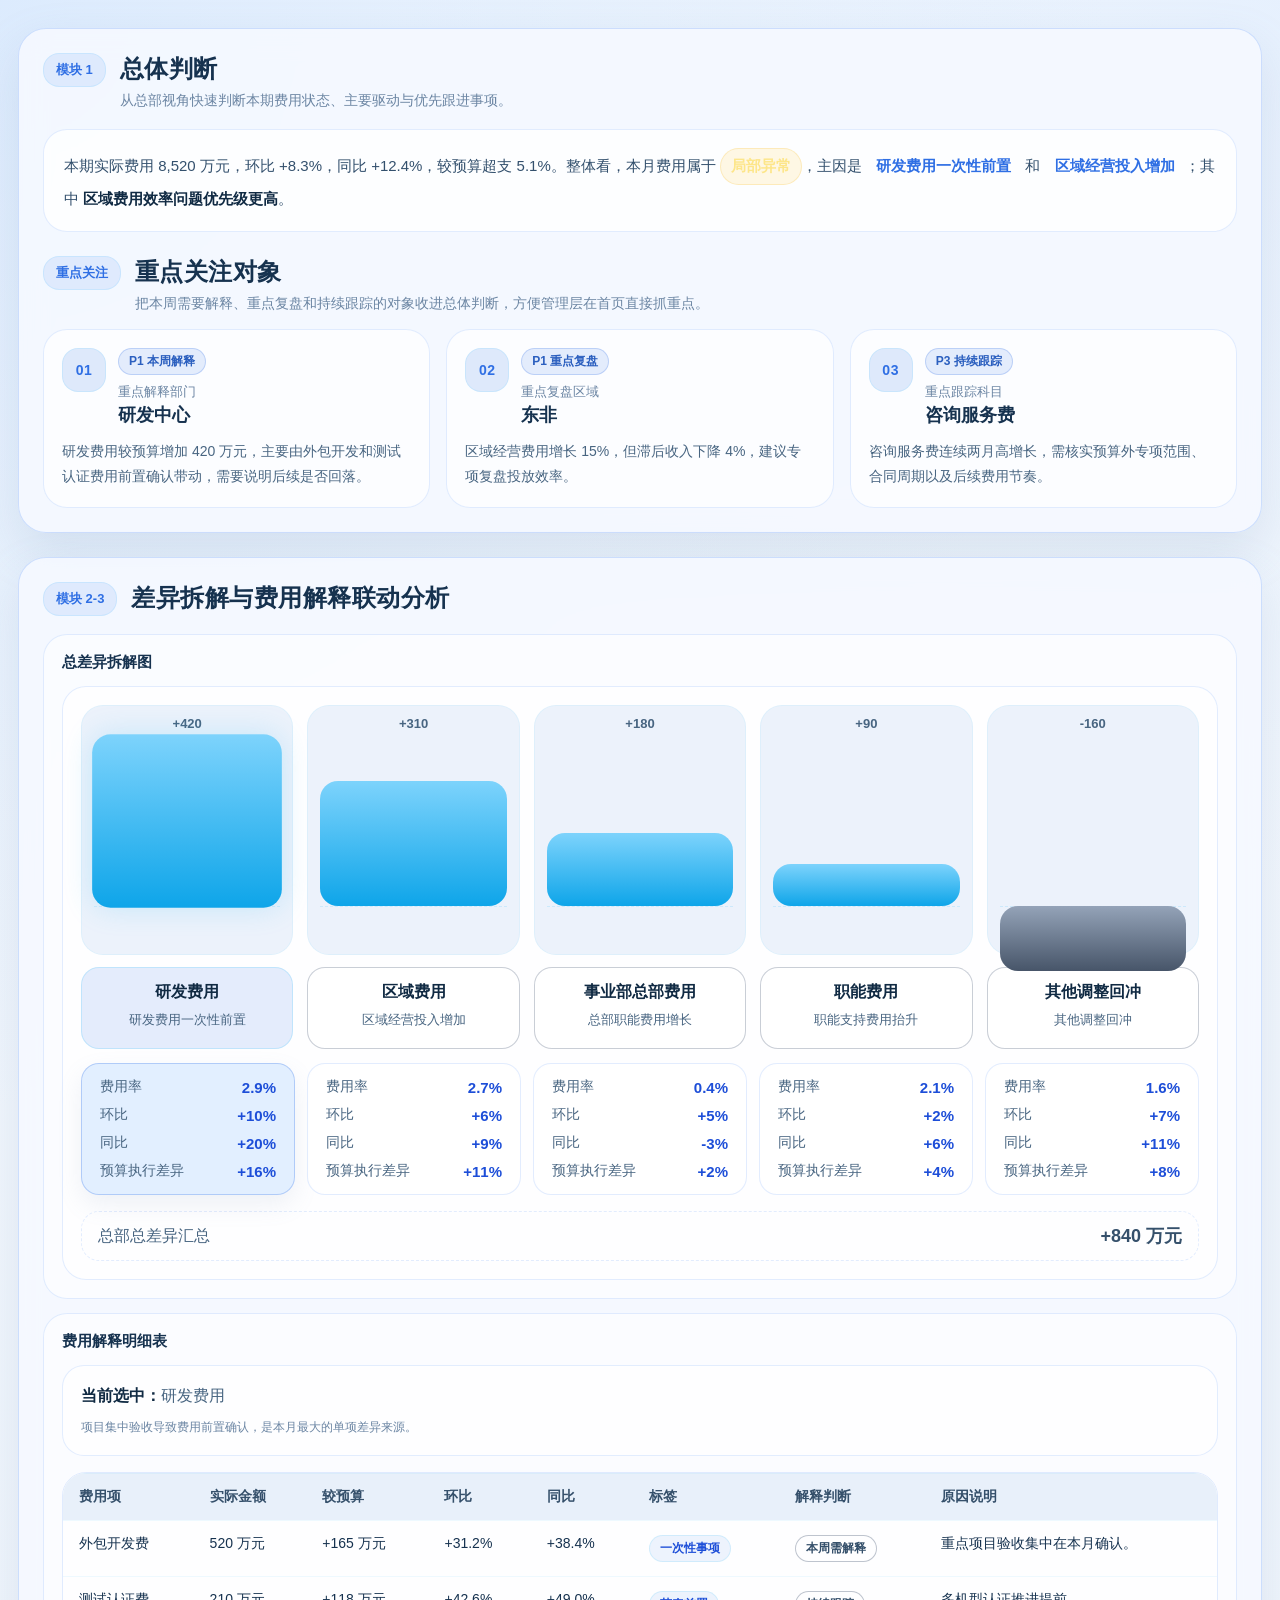
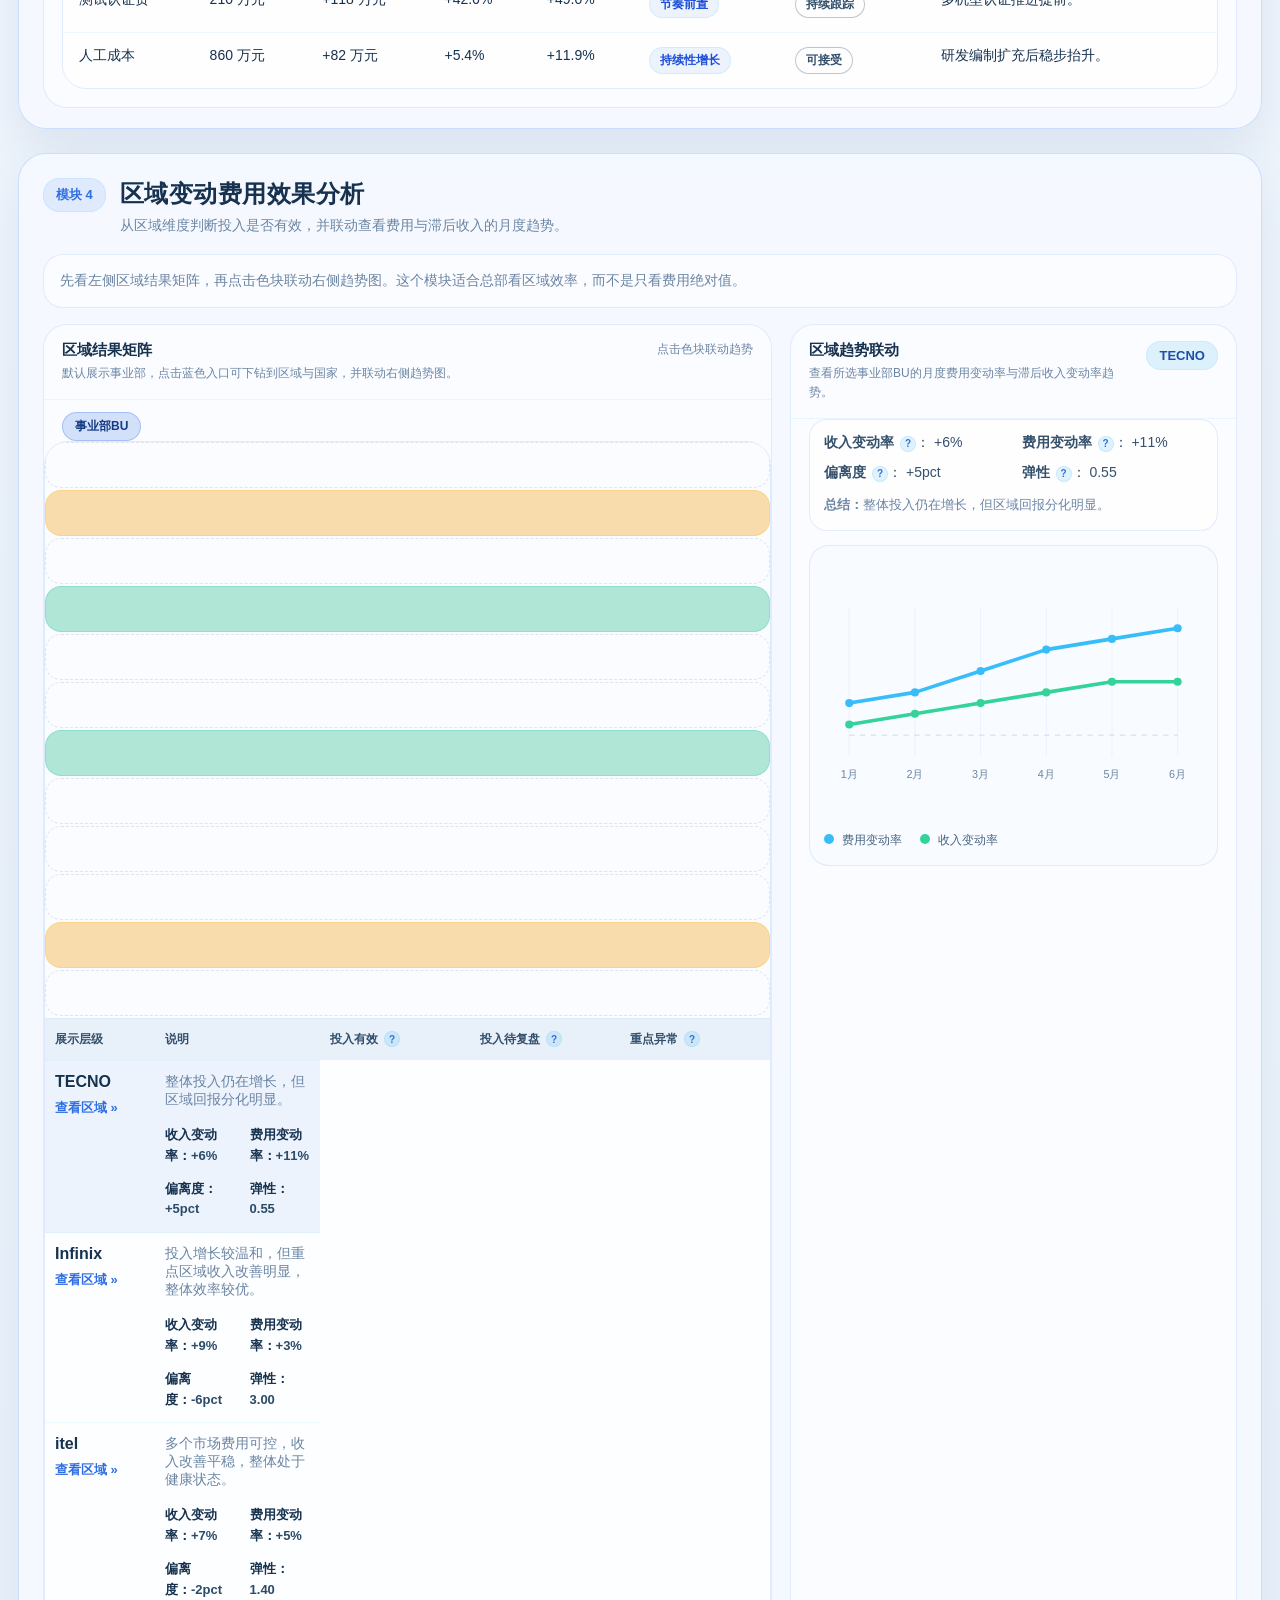
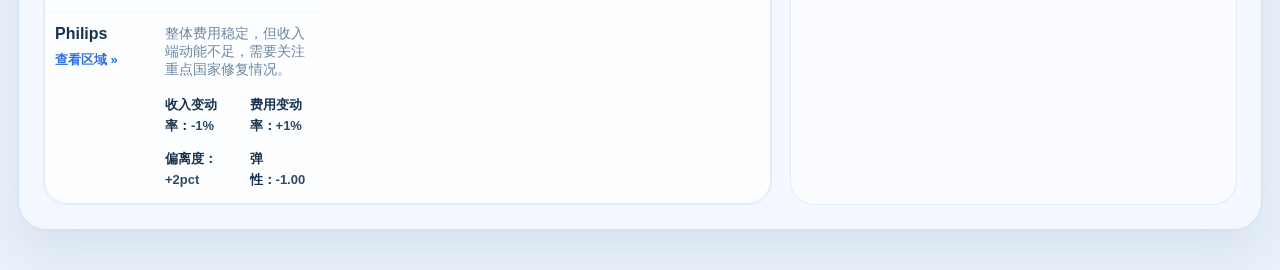
==== commit 40313c60: "Fix blank dashboard rendering" ====
--- a/index.html
+++ b/index.html
@@ -1,1489 +1,13 @@
-﻿<!DOCTYPE html>
+<!DOCTYPE html>
 <html lang="zh-CN">
 <head>
   <meta charset="UTF-8">
   <meta name="viewport" content="width=device-width, initial-scale=1.0">
   <title>费用看板</title>
-  <style>
-:root {
-  --bg: #edf4fb;
-  --panel: rgba(245, 249, 255, 0.9);
-  --panel-strong: rgba(255, 255, 255, 0.96);
-  --line: rgba(59, 130, 246, 0.14);
-  --line-strong: rgba(59, 130, 246, 0.22);
-  --text: #16324f;
-  --sub: #6b85a3;
-  --accent: #2f6fe4;
-  --accent-soft: rgba(47, 111, 228, 0.1);
-  --positive: #38bdf8;
-  --negative: #94a3b8;
-  --emerald: #34d399;
-  --amber: #fbbf24;
-  --rose: #fb7185;
-  --shadow: 0 20px 48px rgba(120, 149, 184, 0.18);
-}
-
-* {
-  box-sizing: border-box;
-}
-
-html,
-body {
-  margin: 0;
-  min-height: 100%;
-  font-family: "Microsoft YaHei", "PingFang SC", sans-serif;
-  background:
-    radial-gradient(circle at top left, rgba(191, 219, 254, 0.45), transparent 30%),
-    radial-gradient(circle at top right, rgba(219, 234, 254, 0.55), transparent 24%),
-    linear-gradient(180deg, #f4f8fd 0%, #eaf2fb 100%);
-  color: var(--text);
-}
-
-body {
-  min-height: 100vh;
-}
-
-.page-shell {
-  padding: 28px 18px 40px;
-}
-
-.dashboard {
-  width: min(1480px, 100%);
-  margin: 0 auto;
-  display: grid;
-  gap: 24px;
-}
-
-.panel {
-  background: var(--panel);
-  border: 1px solid var(--line-strong);
-  border-radius: 28px;
-  padding: 24px;
-  box-shadow: var(--shadow);
-  backdrop-filter: blur(14px);
-}
-
-.panel-header {
-  display: flex;
-  align-items: flex-start;
-  gap: 14px;
-  margin-bottom: 18px;
-}
-
-.linked-panel {
-  padding-bottom: 20px;
-}
-
-.linked-block {
-  border: 1px solid var(--line);
-  border-radius: 24px;
-  background: rgba(255, 255, 255, 0.56);
-  padding: 18px;
-}
-
-.linked-block + .linked-block {
-  margin-top: 14px;
-}
-
-.linked-header {
-  margin-bottom: 14px;
-}
-
-.linked-divider {
-  display: none;
-}
-
-.module-tag {
-  flex: none;
-  padding: 7px 12px;
-  border-radius: 16px;
-  border: 1px solid rgba(125, 211, 252, 0.22);
-  background: var(--accent-soft);
-  color: var(--accent);
-  font-size: 13px;
-  font-weight: 700;
-}
-
-.panel-title {
-  font-size: 24px;
-  font-weight: 700;
-  letter-spacing: 0.02em;
-}
-
-.panel-subtitle {
-  color: var(--sub);
-  font-size: 14px;
-  line-height: 1.6;
-  margin-top: 4px;
-}
-
-.judgement {
-  border: 1px solid var(--line);
-  border-radius: 24px;
-  padding: 18px 20px;
-  background: rgba(255, 255, 255, 0.72);
-  line-height: 1.9;
-  color: #33506d;
-  font-size: 15px;
-}
-
-.judgement strong {
-  color: #102a43;
-}
-
-.pill {
-  display: inline-flex;
-  align-items: center;
-  padding: 3px 10px;
-  border-radius: 999px;
-  font-weight: 700;
-}
-
-.pill-amber {
-  background: rgba(251, 191, 36, 0.12);
-  border: 1px solid rgba(251, 191, 36, 0.22);
-  color: #fde68a;
-}
-
-.pill-sky {
-  color: var(--accent);
-}
-
-.metrics {
-  display: grid;
-  grid-template-columns: repeat(4, minmax(0, 1fr));
-  gap: 14px;
-  margin-top: 18px;
-}
-
-.metric-card {
-  border: 1px solid var(--line);
-  background: rgba(255, 255, 255, 0.68);
-  border-radius: 20px;
-  padding: 16px;
-}
-
-.metric-label {
-  color: var(--sub);
-  font-size: 13px;
-}
-
-.metric-value {
-  margin-top: 8px;
-  font-size: 28px;
-  font-weight: 700;
-}
-
-.metric-note {
-  margin-top: 6px;
-  color: #5f7a96;
-  font-size: 13px;
-}
-
-.waterfall {
-  border: 1px solid var(--line);
-  border-radius: 24px;
-  padding: 18px;
-  background: rgba(255, 255, 255, 0.72);
-}
-
-.waterfall-top-metrics {
-  display: grid;
-  grid-template-columns: repeat(5, minmax(0, 1fr));
-  gap: 12px;
-  margin-top: 14px;
-  padding: 0;
-  border-radius: 20px;
-  background: transparent;
-  box-shadow: none;
-}
-
-.waterfall-metric-panel {
-  min-width: 0;
-}
-
-.waterfall-mini-card {
-  height: 100%;
-  border-radius: 18px;
-  padding: 14px 18px;
-  border: 1px solid rgba(59, 130, 246, 0.14);
-  background: rgba(255, 255, 255, 0.72);
-  box-shadow: inset 0 0 0 1px rgba(255, 255, 255, 0.3);
-}
-
-.waterfall-metric-panel.active .waterfall-mini-card {
-  border-color: rgba(47, 111, 228, 0.28);
-  background: rgba(225, 239, 255, 0.95);
-  box-shadow: 0 10px 24px rgba(120, 149, 184, 0.12);
-}
-
-.waterfall-mini-row {
-  display: flex;
-  justify-content: space-between;
-  gap: 16px;
-  align-items: center;
-  color: #486581;
-  font-size: 14px;
-}
-
-.waterfall-mini-row + .waterfall-mini-row {
-  margin-top: 10px;
-}
-
-.waterfall-mini-row strong {
-  color: #1d4ed8;
-  font-size: 15px;
-}
-
-.waterfall-bottom-metrics {
-  margin-bottom: 12px;
-}
-
-.waterfall-grid {
-  display: grid;
-  grid-template-columns: repeat(auto-fit, minmax(150px, 1fr));
-  gap: 14px;
-  align-items: stretch;
-  min-height: 320px;
-}
-
-.waterfall-card {
-  display: flex;
-  flex-direction: column;
-  gap: 12px;
-  cursor: pointer;
-}
-
-.waterfall-stage {
-  position: relative;
-  flex: 1;
-  min-height: 250px;
-  border-radius: 22px;
-  border: 1px solid rgba(56, 189, 248, 0.08);
-  background: rgba(233, 241, 251, 0.8);
-  padding: 10px;
-}
-
-.zero-line {
-  position: absolute;
-  left: 12px;
-  right: 12px;
-  border-top: 1px dashed rgba(56, 189, 248, 0.18);
-}
-
-.waterfall-bar {
-  position: absolute;
-  left: 12px;
-  right: 12px;
-  border-radius: 18px;
-  transition: transform 180ms ease, box-shadow 180ms ease, opacity 180ms ease;
-}
-
-.waterfall-card:hover .waterfall-bar,
-.waterfall-card.active .waterfall-bar {
-  transform: scale(1.02);
-  box-shadow: 0 0 28px rgba(56, 189, 248, 0.22);
-}
-
-.bar-positive {
-  background: linear-gradient(180deg, #7dd3fc, #0ea5e9);
-}
-
-.bar-negative {
-  background: linear-gradient(180deg, #94a3b8, #475569);
-}
-
-.waterfall-value {
-  position: absolute;
-  left: 50%;
-  top: 10px;
-  transform: translateX(-50%);
-  font-size: 13px;
-  font-weight: 700;
-  color: #486581;
-}
-
-.waterfall-label {
-  min-height: 82px;
-  border: 1px solid rgba(100, 116, 139, 0.35);
-  background: rgba(255, 255, 255, 0.74);
-  border-radius: 18px;
-  padding: 12px;
-  text-align: center;
-  color: #486581;
-  font-size: 13px;
-  line-height: 1.5;
-}
-
-.waterfall-name {
-  color: #102a43;
-  font-size: 16px;
-  font-weight: 800;
-  margin-bottom: 6px;
-}
-
-.waterfall-subtitle {
-  color: #486581;
-  font-size: 13px;
-}
-
-.waterfall-card.active .waterfall-label {
-  border-color: rgba(125, 211, 252, 0.35);
-  background: rgba(47, 111, 228, 0.12);
-  color: #102a43;
-}
-
-.waterfall-total {
-  margin-top: 16px;
-  display: flex;
-  justify-content: space-between;
-  align-items: center;
-  gap: 16px;
-  border: 1px dashed var(--line);
-  border-radius: 18px;
-  padding: 12px 16px;
-  color: #486581;
-}
-
-.explanation-tip,
-.region-tip {
-  border: 1px solid var(--line);
-  border-radius: 20px;
-  padding: 14px 16px;
-  background: rgba(255, 255, 255, 0.62);
-  color: var(--sub);
-  font-size: 14px;
-  line-height: 1.7;
-  margin-bottom: 16px;
-}
-
-.current-summary {
-  border: 1px solid var(--line);
-  border-radius: 22px;
-  padding: 16px 18px;
-  background: rgba(255, 255, 255, 0.7);
-  color: #486581;
-  line-height: 1.8;
-  margin-bottom: 16px;
-}
-
-.current-summary strong {
-  color: #102a43;
-}
-
-.table-wrap {
-  overflow-x: auto;
-  border: 1px solid var(--line);
-  border-radius: 24px;
-}
-
-table {
-  width: 100%;
-  border-collapse: collapse;
-  min-width: 980px;
-  background: rgba(255, 255, 255, 0.66);
-}
-
-thead {
-  background: rgba(231, 240, 250, 0.95);
-}
-
-th,
-td {
-  padding: 14px 16px;
-  text-align: left;
-  vertical-align: top;
-  border-top: 1px solid rgba(56, 189, 248, 0.08);
-  font-size: 14px;
-}
-
-th {
-  color: #35506b;
-  font-weight: 600;
-}
-
-tbody td {
-  color: #16324f;
-}
-
-.subline {
-  margin-top: 6px;
-  color: var(--sub);
-  font-size: 12px;
-}
-
-.matrix-meta {
-  display: grid;
-  grid-template-columns: repeat(2, minmax(0, 1fr));
-  gap: 6px 24px;
-  margin-top: 10px;
-}
-
-.small-tag,
-.judge-tag {
-  display: inline-flex;
-  border-radius: 999px;
-  padding: 4px 10px;
-  font-size: 12px;
-  font-weight: 600;
-}
-
-.small-tag {
-  border: 1px solid rgba(56, 189, 248, 0.16);
-  background: rgba(47, 111, 228, 0.08);
-  color: #1d4ed8;
-}
-
-.judge-tag {
-  border: 1px solid rgba(100, 116, 139, 0.42);
-  background: rgba(255, 255, 255, 0.82);
-  color: #35506b;
-}
-
-.region-grid {
-  display: grid;
-  grid-template-columns: minmax(0, 1.55fr) minmax(340px, 0.95fr);
-  gap: 18px;
-}
-
-.matrix-wrap,
-.trend-wrap {
-  border: 1px solid var(--line);
-  border-radius: 24px;
-  background: rgba(255, 255, 255, 0.62);
-  overflow: hidden;
-}
-
-.matrix-wrap .table-wrap {
-  overflow-x: hidden;
-}
-
-.matrix-wrap table {
-  min-width: 0;
-  table-layout: fixed;
-}
-
-.matrix-wrap th,
-.matrix-wrap td {
-  padding: 12px 10px;
-}
-
-.matrix-wrap thead th:nth-child(1),
-.matrix-wrap tbody td:nth-child(1) {
-  width: 110px;
-}
-
-.matrix-wrap thead th:nth-child(2),
-.matrix-wrap tbody td:nth-child(2) {
-  width: 44%;
-}
-
-.matrix-wrap thead th:nth-child(3),
-.matrix-wrap thead th:nth-child(4),
-.matrix-wrap thead th:nth-child(5),
-.matrix-wrap tbody td:nth-child(3),
-.matrix-wrap tbody td:nth-child(4),
-.matrix-wrap tbody td:nth-child(5) {
-  width: 150px;
-}
-
-.matrix-wrap .subline {
-  font-size: 11px;
-  line-height: 1.6;
-}
-
-.matrix-path {
-  display: flex;
-  align-items: center;
-  gap: 8px;
-  padding: 12px 18px 0;
-  flex-wrap: wrap;
-}
-
-.path-chip {
-  border: 1px solid rgba(47, 111, 228, 0.28);
-  background: rgba(47, 111, 228, 0.14);
-  color: #2759b8;
-  border-radius: 999px;
-  padding: 5px 12px;
-  font-size: 12px;
-  cursor: pointer;
-  font-weight: 700;
-}
-
-.path-chip.active {
-  background: rgba(47, 111, 228, 0.2);
-  color: #163d84;
-}
-
-.path-sep {
-  color: var(--sub);
-  font-size: 12px;
-}
-
-.matrix-head,
-.trend-head {
-  display: flex;
-  justify-content: space-between;
-  gap: 16px;
-  align-items: flex-start;
-  padding: 16px 18px;
-  border-bottom: 1px solid rgba(56, 189, 248, 0.1);
-}
-
-.section-title {
-  font-size: 15px;
-  font-weight: 700;
-}
-
-.section-sub {
-  margin-top: 4px;
-  font-size: 12px;
-  color: var(--sub);
-  line-height: 1.6;
-}
-
-.hint {
-  font-size: 12px;
-  color: var(--sub);
-}
-
-.matrix-wrap .section-sub,
-.matrix-wrap .hint,
-.matrix-wrap th {
-  font-size: 12px;
-}
-
-.info-dot {
-  position: relative;
-  display: inline-flex;
-  align-items: center;
-  justify-content: center;
-  width: 16px;
-  height: 16px;
-  margin-left: 6px;
-  border-radius: 999px;
-  border: 1px solid rgba(125, 211, 252, 0.3);
-  background: rgba(14, 165, 233, 0.12);
-  color: var(--accent);
-  font-size: 10px;
-  font-weight: 700;
-  cursor: help;
-}
-
-.info-dot:hover::after {
-  content: attr(data-tip);
-  position: absolute;
-  left: 50%;
-  top: calc(100% + 8px);
-  transform: translateX(-50%);
-  width: 220px;
-  padding: 10px 12px;
-  border-radius: 14px;
-  border: 1px solid rgba(125, 211, 252, 0.18);
-  background: rgba(15, 23, 42, 0.96);
-  color: #f8fafc;
-  font-size: 12px;
-  line-height: 1.6;
-  z-index: 8;
-  box-shadow: 0 14px 40px rgba(2, 6, 23, 0.4);
-}
-
-.matrix-cell {
-  width: 100%;
-  height: 46px;
-  border-radius: 16px;
-  border: 1px solid transparent;
-  cursor: pointer;
-  transition: transform 180ms ease, box-shadow 180ms ease, border-color 180ms ease;
-}
-
-.matrix-row-active td {
-  background: rgba(47, 111, 228, 0.08);
-}
-
-.matrix-level-cell {
-  display: flex;
-  flex-direction: column;
-  align-items: flex-start;
-  gap: 8px;
-}
-
-.matrix-level-name,
-.drill-link {
-  border: 0;
-  background: transparent;
-  padding: 0;
-  cursor: pointer;
-  text-align: left;
-}
-
-.matrix-level-name {
-  color: #16324f;
-  font-size: 16px;
-  font-weight: 700;
-  text-shadow: 0 1px 0 rgba(255, 255, 255, 0.75);
-}
-
-.drill-link {
-  color: #2f6fe4;
-  font-size: 13px;
-  font-weight: 600;
-}
-
-.drill-link:hover,
-.matrix-level-name:hover {
-  opacity: 0.86;
-}
-
-.matrix-leaf-tag {
-  color: var(--sub);
-  font-size: 12px;
-}
-
-.matrix-wrap tbody td:nth-child(1) {
-  color: #16324f;
-}
-
-.matrix-wrap tbody td:nth-child(2) {
-  color: #6b85a3;
-}
-
-.matrix-wrap tbody td:nth-child(2) .subline {
-  color: #486581;
-  font-size: 13px;
-  font-weight: 700;
-}
-
-.matrix-wrap tbody td:nth-child(2) .subline strong,
-.matrix-wrap tbody td:nth-child(2) .subline span:last-child,
-.matrix-wrap tbody td:nth-child(2) .subline {
-  color: #35506b;
-}
-
-.matrix-wrap tbody td:nth-child(2) .subline strong {
-  color: #16324f !important;
-  font-weight: 800;
-  opacity: 1 !important;
-  text-shadow: none;
-}
-
-.matrix-wrap tbody td:nth-child(2) .subline span {
-  color: #2b4b68 !important;
-  font-weight: 700;
-  opacity: 1 !important;
-}
-
-.matrix-wrap tbody td:nth-child(2) .info-dot {
-  display: none;
-}
-
-.matrix-cell:hover {
-  transform: translateY(-1px);
-}
-
-.matrix-cell.active {
-  box-shadow: 0 0 22px rgba(255, 255, 255, 0.14);
-}
-
-.tone-emerald {
-  background: rgba(16, 185, 129, 0.18);
-  border-color: rgba(52, 211, 153, 0.28);
-}
-
-.tone-emerald.active {
-  background: rgba(16, 185, 129, 0.32);
-}
-
-.tone-amber {
-  background: rgba(245, 158, 11, 0.18);
-  border-color: rgba(251, 191, 36, 0.26);
-}
-
-.tone-amber.active {
-  background: rgba(245, 158, 11, 0.34);
-}
-
-.tone-rose {
-  background: rgba(244, 63, 94, 0.18);
-  border-color: rgba(251, 113, 133, 0.28);
-}
-
-.tone-rose.active {
-  background: rgba(244, 63, 94, 0.34);
-}
-
-.empty-cell {
-  background: transparent;
-  border: 1px dashed rgba(100, 116, 139, 0.18);
-  cursor: default;
-}
-
-.trend-wrap {
-  padding-bottom: 18px;
-}
-
-.region-badge {
-  display: inline-flex;
-  align-items: center;
-  border: 1px solid rgba(125, 211, 252, 0.22);
-  background: rgba(14, 165, 233, 0.12);
-  border-radius: 999px;
-  color: #1f4ea8;
-  padding: 6px 12px;
-  font-size: 13px;
-  font-weight: 700;
-}
-
-.trend-metrics {
-  margin: 0 18px 14px;
-  border: 1px solid var(--line);
-  border-radius: 18px;
-  background: rgba(255, 255, 255, 0.72);
-  padding: 14px;
-}
-
-.trend-metrics-grid {
-  display: grid;
-  grid-template-columns: repeat(2, minmax(0, 1fr));
-  gap: 12px 16px;
-  color: #35506b;
-  font-size: 14px;
-}
-
-.trend-summary {
-  margin-top: 12px;
-  color: var(--sub);
-  font-size: 13px;
-  line-height: 1.7;
-}
-
-.chart-wrap {
-  margin: 0 18px;
-  border: 1px solid var(--line);
-  border-radius: 20px;
-  background: rgba(248, 251, 255, 0.85);
-  padding: 12px 14px 16px;
-}
-
-.chart-legend {
-  display: flex;
-  align-items: center;
-  gap: 18px;
-  margin-top: 10px;
-  color: #486581;
-  font-size: 12px;
-}
-
-.legend-dot {
-  display: inline-block;
-  width: 10px;
-  height: 10px;
-  border-radius: 999px;
-  margin-right: 8px;
-}
-
-.rule-list {
-  display: grid;
-  grid-template-columns: repeat(3, minmax(0, 1fr));
-  gap: 12px;
-  margin-top: 16px;
-}
-
-.rule-card {
-  border-radius: 20px;
-  padding: 16px;
-  border: 1px solid rgba(100, 116, 139, 0.22);
-  background: rgba(15, 23, 42, 0.58);
-}
-
-.rule-card h4 {
-  margin: 0 0 8px;
-  font-size: 15px;
-}
-
-.rule-card p {
-  margin: 0;
-  color: var(--sub);
-  font-size: 13px;
-  line-height: 1.7;
-}
-
-.rule-card ul {
-  margin: 10px 0 0;
-  padding-left: 18px;
-  color: #cbd5e1;
-  font-size: 13px;
-  line-height: 1.7;
-}
-
-.rule-card.emerald {
-  border-color: rgba(52, 211, 153, 0.2);
-  background: rgba(16, 185, 129, 0.08);
-}
-
-.rule-card.amber {
-  border-color: rgba(251, 191, 36, 0.2);
-  background: rgba(245, 158, 11, 0.08);
-}
-
-.rule-card.rose {
-  border-color: rgba(251, 113, 133, 0.22);
-  background: rgba(244, 63, 94, 0.08);
-}
-
-.focus-grid {
-  display: grid;
-  grid-template-columns: repeat(3, minmax(0, 1fr));
-  gap: 16px;
-}
-
-.focus-card {
-  border: 1px solid var(--line);
-  border-radius: 24px;
-  padding: 18px;
-  background: rgba(255, 255, 255, 0.7);
-}
-
-.focus-top {
-  display: flex;
-  gap: 12px;
-  align-items: flex-start;
-  margin-bottom: 12px;
-}
-
-.focus-icon {
-  width: 44px;
-  height: 44px;
-  border-radius: 16px;
-  border: 1px solid rgba(125, 211, 252, 0.22);
-  background: rgba(47, 111, 228, 0.14);
-  color: #2f6fe4;
-  display: inline-flex;
-  align-items: center;
-  justify-content: center;
-  font-size: 14px;
-  font-weight: 700;
-  letter-spacing: 0.04em;
-}
-
-.focus-priority {
-  display: inline-flex;
-  padding: 4px 10px;
-  border-radius: 999px;
-  border: 1px solid rgba(47, 111, 228, 0.22);
-  background: rgba(47, 111, 228, 0.12);
-  color: #2b5fbf;
-  font-size: 12px;
-  font-weight: 700;
-  margin-bottom: 8px;
-}
-
-.focus-category {
-  color: var(--sub);
-  font-size: 13px;
-}
-
-.focus-owner {
-  margin-top: 2px;
-  font-size: 18px;
-  font-weight: 700;
-}
-
-.focus-text {
-  color: #486581;
-  font-size: 14px;
-  line-height: 1.8;
-}
-
-.footer-note {
-  color: var(--sub);
-  text-align: center;
-  font-size: 12px;
-}
-
-@media (max-width: 1180px) {
-  .metrics,
-  .rule-list,
-  .focus-grid {
-    grid-template-columns: repeat(2, minmax(0, 1fr));
-  }
-
-  .waterfall-top-metrics {
-    grid-template-columns: repeat(2, minmax(0, 1fr));
-  }
-
-  .region-grid {
-    grid-template-columns: 1fr;
-  }
-}
-
-@media (max-width: 760px) {
-  .page-shell {
-    padding: 16px 10px 28px;
-  }
-
-  .panel {
-    padding: 18px;
-    border-radius: 22px;
-  }
-
-  .panel-header {
-    flex-direction: column;
-  }
-
-  .panel-title {
-    font-size: 20px;
-  }
-
-  .metrics,
-  .rule-list,
-  .focus-grid,
-  .trend-metrics-grid,
-  .matrix-meta {
-    grid-template-columns: 1fr;
-  }
-
-  .waterfall-grid {
-    grid-template-columns: repeat(2, minmax(0, 1fr));
-  }
-
-  .waterfall-top-metrics {
-    grid-template-columns: 1fr;
-  }
-}
-
-  </style>
+  <link rel="stylesheet" href="./styles.css">
 </head>
 <body>
   <div id="app"></div>
-  <script>
-const overview = {
-  actual: "8,520",
-  diff: "+840 涓囧厓",
-  mom: "+8.3%",
-  yoy: "+12.4%",
-  summary:
-    '鏈湡瀹為檯璐圭敤 8,520 涓囧厓锛岀幆姣?+8.3%锛屽悓姣?+12.4%锛岃緝棰勭畻瓒呮敮 5.1%銆傛暣浣撶湅锛屾湰鏈堣垂鐢ㄥ睘浜?<span class="pill pill-amber">灞€閮ㄥ紓甯?/span>锛屼富鍥犳槸 <span class="pill pill-sky">鐮斿彂璐圭敤涓€娆℃€у墠缃?/span> 鍜?<span class="pill pill-sky">鍖哄煙缁忚惀鎶曞叆澧炲姞</span>锛涘叾涓?<strong>鍖哄煙璐圭敤鏁堢巼闂浼樺厛绾ф洿楂?/strong>銆?,
-};
-
-const blocks = [
-  {
-    id: "rd",
-    name: "鐮斿彂璐圭敤",
-    subtitle: "鐮斿彂璐圭敤涓€娆℃€у墠缃?,
-    diff: 420,
-    feeRate: "2.9%",
-    momRate: "+10%",
-    yoyRate: "+20%",
-    budgetExecDiff: "+16%",
-    summary: "椤圭洰闆嗕腑楠屾敹瀵艰嚧璐圭敤鍓嶇疆纭銆?,
-    items: [
-      ["澶栧寘寮€鍙戣垂", "520", "+165", "+31.2%", "+38.4%", "涓€娆℃€т簨椤?, "鏈懆闇€瑙ｉ噴", "閲嶇偣椤圭洰楠屾敹闆嗕腑鍦ㄦ湰鏈堢‘璁ゃ€?],
-      ["娴嬭瘯璁よ瘉璐?, "210", "+118", "+42.6%", "+49.0%", "鑺傚鍓嶇疆", "鎸佺画璺熻釜", "澶氭満鍨嬭璇佹帹杩涙彁鍓嶃€?],
-      ["浜哄伐鎴愭湰", "860", "+82", "+5.4%", "+11.9%", "鎸佺画鎬у闀?, "鍙帴鍙?, "鐮斿彂缂栧埗鎵╁厖鍚庣ǔ姝ユ姮鍗囥€?],
-    ],
-  },
-  {
-    id: "region",
-    name: "鍖哄煙璐圭敤",
-    subtitle: "鍖哄煙缁忚惀鎶曞叆澧炲姞",
-    diff: 310,
-    feeRate: "2.7%",
-    momRate: "+6%",
-    yoyRate: "+9%",
-    budgetExecDiff: "+11%",
-    summary: "閮ㄥ垎鍖哄煙璐圭敤澧為暱蹇簬婊炲悗鏀跺叆鏀瑰杽銆?,
-    items: [
-      ["甯傚満鎺ㄥ箍璐?, "190", "+86", "+24.3%", "+31.5%", "缁忚惀鎶曞叆", "閲嶇偣澶嶇洏", "鏂板搧鎺ㄥ箍鍜岀粓绔椿鍔ㄩ泦涓姇鏀俱€?],
-      ["娓犻亾婵€鍔辫垂", "145", "+58", "+18.7%", "+25.4%", "缁忚惀鎶曞叆", "鎸佺画璺熻釜", "杩斿埄鍓嶇疆甯﹀姩娓犻亾鎶曞叆澧炲姞銆?],
-      ["宸梾涓庢嫇灞曡垂", "88", "+27", "+11.2%", "+16.8%", "缁忚惀鎶曞叆", "鍙帴鍙?, "鍖哄煙鎷撳簵鍜屽鎴锋嫓璁垮鍔犮€?],
-    ],
-  },
-  {
-    id: "hq",
-    name: "浜嬩笟閮ㄦ€婚儴璐圭敤",
-    subtitle: "鎬婚儴鑱岃兘璐圭敤澧為暱",
-    diff: 180,
-    feeRate: "0.4%",
-    momRate: "+5%",
-    yoyRate: "-3%",
-    budgetExecDiff: "+2%",
-    summary: "鍏变韩鏈嶅姟涓庡挩璇㈢被璐圭敤鎶崌銆?,
-    items: [
-      ["鍜ㄨ鏈嶅姟璐?, "180", "+63", "+28.4%", "+41.3%", "涓撻」鎶曞叆", "鏈懆闇€瑙ｉ噴", "娴佺▼浼樺寲涓撻」鍚姩瀵艰嚧椤鹃棶璐瑰鍔犮€?],
-      ["鍏变韩鏈嶅姟璐?, "135", "+28", "+7.0%", "+10.5%", "鑺傚鍓嶇疆", "鎸佺画璺熻釜", "閮ㄥ垎鏈嶅姟鍚堝悓鎻愬墠缁撶畻銆?],
-      ["琛屾斂璐圭敤", "210", "+34", "+6.3%", "+8.1%", "姝ｅ父娉㈠姩", "鍙帴鍙?, "鍔炲叕涓庡樊鏃呮敮鍑哄皬骞呭闀裤€?],
-    ],
-  },
-  {
-    id: "function",
-    name: "鑱岃兘璐圭敤",
-    subtitle: "鑱岃兘鏀寔璐圭敤鎶崌",
-    diff: 90,
-    feeRate: "2.1%",
-    momRate: "+2%",
-    yoyRate: "+6%",
-    budgetExecDiff: "+4%",
-    summary: "鍩硅涓庢敮鎸佺被璐圭敤娓╁拰澧為暱銆?,
-    items: [
-      ["鍩硅璐?, "42", "+11", "+12.8%", "+16.2%", "姝ｅ父娉㈠姩", "鍙帴鍙?, "瀛ｅ害鍩硅璁″垝闆嗕腑钀藉湴銆?],
-      ["鍔炲叕淇濋殰璐?, "96", "+21", "+4.1%", "+5.7%", "姝ｅ父娉㈠姩", "鍙帴鍙?, "璁惧鍜岀郴缁熸姌鏃у甫鏉ユ尝鍔ㄣ€?],
-      ["琛屾斂娌荤悊椤圭洰", "68", "+18", "+7.8%", "+9.4%", "鑺傚姝ｅ父", "鎸佺画璺熻釜", "缁勭粐浼樺寲閰嶅椤圭洰鎺ㄨ繘銆?],
-    ],
-  },
-  {
-    id: "other",
-    name: "鍏朵粬璋冩暣鍥炲啿",
-    subtitle: "鍏朵粬璋冩暣鍥炲啿",
-    diff: -160,
-    feeRate: "1.6%",
-    momRate: "+7%",
-    yoyRate: "+11%",
-    budgetExecDiff: "+8%",
-    summary: "璺ㄦ湡璋冩暣鍜岄噸鍒嗙被褰㈡垚瀵瑰啿銆?,
-    items: [
-      ["璺ㄦ湡璋冩暣", "-90", "-90", "-", "-", "缁撶畻璋冩暣", "鍙帴鍙?, "鍓嶆湡澶氳璐圭敤鍦ㄦ湰鏈堝洖鍐层€?],
-      ["璐圭敤閲嶅垎绫?, "-42", "-42", "-", "-", "鍙ｅ緞淇", "鍙帴鍙?, "閮ㄥ垎璐圭敤閲嶅垎绫昏嚦鍏朵粬椤圭洰銆?],
-      ["椤圭洰瀵瑰啿", "-28", "-28", "-", "-", "闃舵鍥炴憜", "鍙帴鍙?, "璁℃彁鍥炲啿褰卞搷鏈夐檺銆?],
-    ],
-  },
-];
-
-const focuses = [
-  ["01", "P1 鏈懆瑙ｉ噴", "閲嶇偣瑙ｉ噴閮ㄩ棬", "鐮斿彂涓績", "鐮斿彂璐圭敤杈冮绠楀鍔?420 涓囧厓锛屼富瑕佺敱澶栧寘寮€鍙戝拰娴嬭瘯璁よ瘉璐圭敤鍓嶇疆纭甯﹀姩锛岄渶瑕佽鏄庡悗缁槸鍚﹀洖钀姐€?],
-  ["02", "P1 閲嶇偣澶嶇洏", "閲嶇偣澶嶇洏鍖哄煙", "涓滈潪", "鍖哄煙缁忚惀璐圭敤澧為暱 15%锛屼絾婊炲悗鏀跺叆涓嬮檷 4%锛屽缓璁笓椤瑰鐩樻姇鏀炬晥鐜囥€?],
-  ["03", "P3 鎸佺画璺熻釜", "閲嶇偣璺熻釜绉戠洰", "鍜ㄨ鏈嶅姟璐?, "鍜ㄨ鏈嶅姟璐硅繛缁袱鏈堥珮澧為暱锛岄渶鏍稿疄棰勭畻澶栦笓椤硅寖鍥翠笌鍚庣画鑺傚銆?],
-];
-
-const tree = [
-  {
-    key: "tecno",
-    level: "bu",
-    name: "TECNO",
-    status: "鎶曞叆寰呭鐩?,
-    r: "+6%",
-    s: "+11%",
-    d: "+5pct",
-    e: "0.55",
-    summary: "鏁翠綋鎶曞叆浠嶅湪澧為暱锛屼絾鍖哄煙鍥炴姤鍒嗗寲鏄庢樉銆?,
-    spend: [3, 4, 6, 8, 9, 10],
-    revenue: [1, 2, 3, 4, 5, 5],
-    children: [
-      {
-        key: "tecno-east",
-        level: "region",
-        name: "涓滈潪",
-        status: "閲嶇偣寮傚父",
-        r: "-4%",
-        s: "+15%",
-        d: "+19pct",
-        e: "-0.27",
-        summary: "缁忚惀鍨嬭垂鐢ㄦ槑鏄惧鍔狅紝浣嗘粸鍚庢敹鍏ヤ笅婊戙€?,
-        spend: [4, 7, 9, 11, 13, 15],
-        revenue: [6, 3, 1, -2, -3, -4],
-        children: [
-          { key: "ke", level: "country", name: "鑲凹浜?, status: "閲嶇偣寮傚父", r: "-6%", s: "+18%", d: "+24pct", e: "-0.33", summary: "鎶曞叆澧炲姞浣嗘敹鍏ュ厬鐜板亸鎱€?, spend: [5, 7, 10, 12, 15, 18], revenue: [4, 2, 0, -2, -4, -6] },
-          { key: "tz", level: "country", name: "鍧︽灏间簹", status: "鎶曞叆寰呭鐩?, r: "+1%", s: "+8%", d: "+7pct", e: "0.13", summary: "鏀跺叆鏀瑰杽涓嶈冻锛屽缓璁鐩樻笭閬撴縺鍔便€?, spend: [1, 3, 4, 6, 7, 8], revenue: [0, 0, 1, 1, 1, 1] },
-        ],
-      },
-      {
-        key: "tecno-sea",
-        level: "region",
-        name: "涓滃崡浜?,
-        status: "鎶曞叆鏈夋晥",
-        r: "+10%",
-        s: "+12%",
-        d: "+2pct",
-        e: "0.83",
-        summary: "鎶曞叆澧為暱鍚庢敹鍏ュ悓姝ユ敼鍠勩€?,
-        spend: [2, 4, 6, 8, 10, 12],
-        revenue: [1, 3, 5, 7, 9, 10],
-        children: [
-          { key: "id", level: "country", name: "鍗板凹", status: "鎶曞叆鏈夋晥", r: "+12%", s: "+13%", d: "+1pct", e: "0.92", summary: "缁堢娲诲姩涓庢敹鍏ュ闀垮悓姝ャ€?, spend: [2, 4, 6, 8, 10, 13], revenue: [1, 3, 5, 7, 9, 12] },
-        ],
-      },
-    ],
-  },
-  {
-    key: "infinix",
-    level: "bu",
-    name: "Infinix",
-    status: "鎶曞叆鏈夋晥",
-    r: "+9%",
-    s: "+3%",
-    d: "-6pct",
-    e: "3.00",
-    summary: "鎶曞叆澧為暱杈冩俯鍜岋紝浣嗛噸鐐瑰尯鍩熸敹鍏ユ敼鍠勬槑鏄俱€?,
-    spend: [1, 2, 3, 3, 4, 4],
-    revenue: [2, 3, 4, 5, 6, 7],
-    children: [
-      {
-        key: "infinix-me",
-        level: "region",
-        name: "涓笢",
-        status: "鎶曞叆鏈夋晥",
-        r: "+12%",
-        s: "+2%",
-        d: "-10pct",
-        e: "6.00",
-        summary: "璐圭敤绋冲畾鎯呭喌涓嬫敹鍏ユ槑鏄惧闀裤€?,
-        spend: [0, 1, 1, 2, 2, 2],
-        revenue: [2, 4, 6, 8, 10, 12],
-        children: [
-          { key: "sa", level: "country", name: "娌欑壒", status: "鎶曞叆鏈夋晥", r: "+11%", s: "+1%", d: "-10pct", e: "11.00", summary: "鍝佺墝鍔涘拰缁堢鏁堢巼鍚屾鏀瑰杽銆?, spend: [0, 0, 1, 1, 1, 1], revenue: [2, 3, 5, 7, 9, 11] },
-        ],
-      },
-    ],
-  },
-  {
-    key: "itel",
-    level: "bu",
-    name: "itel",
-    status: "鎶曞叆鏈夋晥",
-    r: "+7%",
-    s: "+5%",
-    d: "-2pct",
-    e: "1.40",
-    summary: "澶氫釜甯傚満璐圭敤鍙帶锛屾敹鍏ユ敼鍠勫钩绋炽€?,
-    spend: [1, 2, 2, 3, 4, 5],
-    revenue: [1, 2, 3, 4, 5, 7],
-    children: [
-      {
-        key: "itel-africa",
-        level: "region",
-        name: "闈炴床鍏朵粬鍖哄煙",
-        status: "鎶曞叆鏈夋晥",
-        r: "+8%",
-        s: "+5%",
-        d: "-3pct",
-        e: "1.60",
-        summary: "鎶曞叆澧為暱涓庢敹鍏ユ敼鍠勫熀鏈悓姝ャ€?,
-        spend: [1, 2, 2, 3, 4, 5],
-        revenue: [1, 2, 3, 4, 5, 8],
-        children: [
-          { key: "ug", level: "country", name: "涔屽共杈?, status: "鎶曞叆鏈夋晥", r: "+9%", s: "+4%", d: "-5pct", e: "2.25", summary: "缁堢杩愯惀鏁堢巼鎻愬崌銆?, spend: [1, 1, 2, 2, 3, 4], revenue: [1, 2, 3, 4, 6, 9] },
-        ],
-      },
-    ],
-  },
-  {
-    key: "philips",
-    level: "bu",
-    name: "Philips",
-    status: "鎶曞叆寰呭鐩?,
-    r: "-1%",
-    s: "+1%",
-    d: "+2pct",
-    e: "-1.00",
-    summary: "璐圭敤绋冲畾浣嗘敹鍏ョ鍔ㄨ兘涓嶈冻銆?,
-    spend: [0, 1, 1, 1, 1, 1],
-    revenue: [2, 2, 1, 1, 0, -1],
-    children: [
-      {
-        key: "philips-eu",
-        level: "region",
-        name: "娆ф床",
-        status: "鎶曞叆寰呭鐩?,
-        r: "0%",
-        s: "+2%",
-        d: "+2pct",
-        e: "0.00",
-        summary: "璐圭敤鐣ュ崌浣嗘敹鍏ユ湭鏄庢樉鏀瑰杽銆?,
-        spend: [0, 1, 1, 1, 2, 2],
-        revenue: [1, 1, 1, 0, 0, 0],
-        children: [
-          { key: "de", level: "country", name: "寰峰浗", status: "鎶曞叆寰呭鐩?, r: "0%", s: "+3%", d: "+3pct", e: "0.00", summary: "淇冮攢鎶曞叆鐣ュ锛屼絾鏀跺叆鏀瑰杽鏆備笉鏄庢樉銆?, spend: [0, 1, 1, 2, 2, 3], revenue: [1, 1, 1, 1, 0, 0] },
-        ],
-      },
-    ],
-  },
-];
-
-const help = {
-  r: "婊炲悗1涓湀鐨勮繎3涓湀鏀跺叆鍧囧€硷紝鐩稿鍓?涓湀鍧囧€肩殑鍙樺寲鐜囥€?,
-  s: "杩?涓湀缁忚惀鍨嬪彉鍔ㄨ垂鐢ㄥ潎鍊硷紝鐩稿鍓?涓湀鍧囧€肩殑鍙樺寲鐜囥€?,
-  d: "璐圭敤鍙樺寲鐜囧噺鍘绘粸鍚庢敹鍏ュ彉鍖栫巼锛涜秺鎺ヨ繎0閫氬父璇存槑瓒婂尮閰嶃€?,
-  e: "婊炲悗鏀跺叆鍙樺寲鐜囬櫎浠ヨ垂鐢ㄥ彉鍖栫巼锛岀敤浜庤　閲忔敹鍏ュ鎶曞叆鍙樺寲鐨勫搷搴斿己寮便€?,
-};
-
-const matrixHelp = {
-  effective: "鎶曞叆鏈夋晥锛氳垂鐢ㄦ姇鍏ュ悗锛屾敹鍏ュ悓姝ユ敼鍠勶紝鎴栧湪璐圭敤鏀剁缉鎯呭喌涓嬫敹鍏ヤ粛淇濇寔澧為暱銆?,
-  review: "鎶曞叆寰呭鐩橈細璐圭敤鍙樺寲鍚庯紝鏀跺叆鏀瑰杽涓嶆槑鏄撅紝鎴栬垂鐢ㄦ敹缂╁悗鏀跺叆鍚屾璧板急锛岄渶瑕佸鐩樻姇鍏ヨ妭濂忓拰鏂瑰悜銆?,
-  abnormal: "閲嶇偣寮傚父锛氳垂鐢ㄥ鍔犵殑鍚屾椂鏀跺叆涓嬫粦锛屾姇鍏ヤ笌閿€鍞粨鏋滄槑鏄捐儗绂伙紝闇€瑕佷紭鍏堝叧娉ㄣ€?,
-};
-
-const state = { block: "rd", level: "bu", bu: "tecno", region: "tecno-east", node: "tecno" };
-
-const esc = (v) => String(v).replaceAll("&", "&amp;").replaceAll("<", "&lt;").replaceAll(">", "&gt;").replaceAll('"', "&quot;").replaceAll("'", "&#39;");
-const tone = (s) => (s === "鎶曞叆鏈夋晥" ? "tone-emerald" : s === "鎶曞叆寰呭鐩? ? "tone-amber" : "tone-rose");
-const totalDiff = () => blocks.reduce((n, b) => n + b.diff, 0);
-const currentBlock = () => blocks.find((b) => b.id === state.block) || blocks[0];
-const currentBu = () => tree.find((b) => b.key === state.bu) || tree[0];
-const currentRegion = () => currentBu().children.find((r) => r.key === state.region) || currentBu().children[0];
-const currentNode = () => (state.level === "bu" ? currentBu() : state.level === "region" ? currentRegion() : currentRegion().children.find((c) => c.key === state.node) || currentRegion().children[0]);
-const rows = () => (state.level === "bu" ? tree : state.level === "region" ? currentBu().children : currentRegion().children);
-
-function setLevel(level, opts = {}) {
-  state.level = level;
-  if (level === "bu") {
-    state.bu = opts.bu || state.bu;
-    state.region = currentBu().children[0].key;
-    state.node = state.bu;
-  } else if (level === "region") {
-    state.bu = opts.bu || state.bu;
-    state.region = opts.region || currentBu().children[0].key;
-    state.node = state.region;
-  } else {
-    state.bu = opts.bu || state.bu;
-    state.region = opts.region || state.region;
-    state.node = opts.country || currentRegion().children[0].key;
-  }
-}
-
-function line(vs, w, h, px, py, min, max) {
-  const step = (w - px * 2) / (vs.length - 1);
-  return vs.map((v, i) => `${px + step * i},${h - py - ((v - min) / (max - min || 1)) * (h - py * 2)}`).join(" ");
-}
-
-function metricPanel(block) {
-  return `
-    <div class="waterfall-metric-panel ${state.block === block.id ? "active" : ""}">
-      <div class="waterfall-mini-card">
-        <div class="waterfall-mini-row"><span>璐圭敤鐜?/span><strong>${block.feeRate}</strong></div>
-        <div class="waterfall-mini-row"><span>鐜瘮</span><strong>${block.momRate}</strong></div>
-        <div class="waterfall-mini-row"><span>鍚屾瘮</span><strong>${block.yoyRate}</strong></div>
-        <div class="waterfall-mini-row"><span>棰勭畻鎵ц宸紓</span><strong>${block.budgetExecDiff}</strong></div>
-      </div>
-    </div>
-  `;
-}
-
-function waterfallHtml() {
-  const max = Math.max(0, ...blocks.map((b) => b.diff));
-  const min = Math.min(0, ...blocks.map((b) => b.diff));
-  const range = Math.max(1, max - min);
-  return `
-    <div class="waterfall">
-      <div class="waterfall-grid">
-        ${blocks
-          .map((b) => {
-            const h = Math.max((Math.abs(b.diff) / range) * 78, 14);
-            const bottom = b.diff >= 0 ? ((0 - min) / range) * 82 : ((b.diff - min) / range) * 82;
-            return `
-              <button class="waterfall-card ${state.block === b.id ? "active" : ""}" data-waterfall="${b.id}">
-                <div class="waterfall-stage">
-                  <div class="zero-line" style="bottom:${((0 - min) / range) * 82 + 9}%"></div>
-                  <div class="waterfall-value">${b.diff > 0 ? "+" : ""}${b.diff}</div>
-                  <div class="waterfall-bar ${b.diff >= 0 ? "bar-positive" : "bar-negative"}" style="height:${h}%;bottom:${bottom + 9}%"></div>
-                </div>
-                <div class="waterfall-label">
-                  <div class="waterfall-name">${esc(b.name)}</div>
-                  <div class="waterfall-subtitle">${esc(b.subtitle)}</div>
-                </div>
-              </button>
-            `;
-          })
-          .join("")}
-      </div>
-      <div class="waterfall-top-metrics waterfall-bottom-metrics">
-        ${blocks.map((b) => metricPanel(b)).join("")}
-      </div>
-      <div class="waterfall-total"><span>鎬婚儴鎬诲樊寮傛眹鎬?/span><strong>${totalDiff() > 0 ? "+" : ""}${totalDiff()} 涓囧厓</strong></div>
-    </div>
-  `;
-}
-
-function explainHtml() {
-  const b = currentBlock();
-  return `
-    <div class="current-summary"><strong>褰撳墠閫変腑锛?/strong>${esc(b.name)}<span class="subline" style="display:block;margin-top:6px;">${esc(b.summary)}</span></div>
-    <div class="table-wrap">
-      <table>
-        <thead><tr><th>璐圭敤椤?/th><th>瀹為檯閲戦</th><th>杈冮绠?/th><th>鐜瘮</th><th>鍚屾瘮</th><th>鏍囩</th><th>瑙ｉ噴鍒ゆ柇</th><th>鍘熷洜璇存槑</th></tr></thead>
-        <tbody>${b.items.map((i) => `<tr><td>${esc(i[0])}</td><td>${i[1]} 涓囧厓</td><td>${i[2]} 涓囧厓</td><td>${i[3]}</td><td>${i[4]}</td><td><span class="small-tag">${esc(i[5])}</span></td><td><span class="judge-tag">${esc(i[6])}</span></td><td>${esc(i[7])}</td></tr>`).join("")}</tbody>
-      </table>
-    </div>
-  `;
-}
-
-function matrixPath() {
-  const parts = [`<button class="path-chip ${state.level === "bu" ? "active" : ""}" data-path="bu">浜嬩笟閮˙U</button>`];
-  if (state.level !== "bu") parts.push(`<span class="path-sep">/</span><button class="path-chip ${state.level === "region" ? "active" : ""}" data-path="region">${esc(currentBu().name)}</button>`);
-  if (state.level === "country") parts.push(`<span class="path-sep">/</span><button class="path-chip active" data-path="country">${esc(currentRegion().name)}</button>`);
-  return `<div class="matrix-path">${parts.join("")}</div>`;
-}
-
-function matrixRows() {
-  return rows()
-    .map((n) => {
-      const active = state.node === n.key;
-      const link = n.children?.length ? (n.level === "bu" ? "鏌ョ湅鍖哄煙 禄" : "鏌ョ湅鍥藉 禄") : "";
-      const cells = ["鎶曞叆鏈夋晥", "鎶曞叆寰呭鐩?, "閲嶇偣寮傚父"]
-        .map((s) => (n.status === s ? `<td><button class="matrix-cell ${tone(s)} ${active ? "active" : ""}" data-node="${n.key}"></button></td>` : `<td><div class="matrix-cell empty-cell"></div></td>`))
-        .join("");
-      return `
-        <tr class="${active ? "matrix-row-active" : ""}">
-          <td><div class="matrix-level-cell"><button class="matrix-level-name" data-node="${n.key}">${esc(n.name)}</button>${link ? `<button class="drill-link" data-drill="${n.key}">${link}</button>` : ""}</div></td>
-          <td>${esc(n.summary)}<div class="matrix-meta">
-            <div class="subline"><strong>鏀跺叆鍙樺姩鐜?</strong> <span>${n.r}</span></div>
-            <div class="subline"><strong>璐圭敤鍙樺姩鐜?</strong> <span>${n.s}</span></div>
-            <div class="subline"><strong>鍋忕搴?</strong> <span>${n.d}</span></div>
-            <div class="subline"><strong>寮规€?</strong> <span>${n.e}</span></div>
-          </div></td>
-          ${cells}
-        </tr>
-      `;
-    })
-    .join("");
-}
-
-function chartHtml() {
-  const n = currentNode();
-  const labels = ["1鏈?, "2鏈?, "3鏈?, "4鏈?, "5鏈?, "6鏈?];
-  const w = 360;
-  const h = 220;
-  const px = 30;
-  const py = 24;
-  const values = [...n.spend, ...n.revenue];
-  const min = Math.min(...values, 0);
-  const max = Math.max(...values, 0);
-  const spendLine = line(n.spend, w, h, px, py, min, max);
-  const revenueLine = line(n.revenue, w, h, px, py, min, max);
-  const step = (w - px * 2) / (labels.length - 1);
-  const zeroY = h - py - ((0 - min) / (max - min || 1)) * (h - py * 2);
-
-  return `
-    <div class="chart-wrap">
-      <svg viewBox="0 0 ${w} ${h}" width="100%" height="250" aria-label="鍖哄煙瓒嬪娍鍥?>
-        <line x1="${px}" y1="${zeroY}" x2="${w - px}" y2="${zeroY}" stroke="rgba(107,133,163,0.28)" stroke-dasharray="6 6"></line>
-        ${labels.map((_, i) => `<line x1="${px + step * i}" y1="${py}" x2="${px + step * i}" y2="${h - py}" stroke="rgba(47,111,228,0.10)"></line>`).join("")}
-        <polyline fill="none" stroke="#38bdf8" stroke-width="4" points="${spendLine}" stroke-linecap="round" stroke-linejoin="round"></polyline>
-        <polyline fill="none" stroke="#34d399" stroke-width="4" points="${revenueLine}" stroke-linecap="round" stroke-linejoin="round"></polyline>
-        ${n.spend.map((v, i) => `<circle cx="${px + step * i}" cy="${h - py - ((v - min) / (max - min || 1)) * (h - py * 2)}" r="4.5" fill="#38bdf8"></circle>`).join("")}
-        ${n.revenue.map((v, i) => `<circle cx="${px + step * i}" cy="${h - py - ((v - min) / (max - min || 1)) * (h - py * 2)}" r="4.5" fill="#34d399"></circle>`).join("")}
-        ${labels.map((l, i) => `<text x="${px + step * i}" y="${h - 6}" text-anchor="middle" fill="#6b85a3" font-size="12">${l}</text>`).join("")}
-      </svg>
-      <div class="chart-legend"><span><span class="legend-dot" style="background:#38bdf8"></span>璐圭敤鍙樺姩鐜?/span><span><span class="legend-dot" style="background:#34d399"></span>鏀跺叆鍙樺姩鐜?/span></div>
-    </div>
-  `;
-}
-
-function dashboard() {
-  const n = currentNode();
-  const subtitle =
-    state.level === "bu"
-      ? "鏌ョ湅鎵€閫変簨涓氶儴鐨勬湀搴﹁垂鐢ㄥ彉鍔ㄧ巼涓庢粸鍚庢敹鍏ュ彉鍔ㄧ巼瓒嬪娍銆?
-      : state.level === "region"
-      ? "鏌ョ湅鎵€閫夊尯鍩熺殑鏈堝害璐圭敤鍙樺姩鐜囦笌婊炲悗鏀跺叆鍙樺姩鐜囪秼鍔裤€?
-      : "鏌ョ湅鎵€閫夊浗瀹剁殑鏈堝害璐圭敤鍙樺姩鐜囦笌婊炲悗鏀跺叆鍙樺姩鐜囪秼鍔裤€?;
-
-  return `
-    <div class="page-shell">
-      <div class="dashboard">
-        <section class="panel">
-          <div class="panel-header"><div class="module-tag">妯″潡 1</div><div><div class="panel-title">鎬讳綋鍒ゆ柇</div><div class="panel-subtitle">浠庢€婚儴瑙嗚蹇€熷垽鏂湰鏈熻垂鐢ㄧ姸鎬併€佷富瑕侀┍鍔ㄤ笌浼樺厛璺熻繘浜嬮」銆?/div></div></div>
-          <div class="judgement">${overview.summary}</div>
-          <div class="panel-header" style="margin-top:22px;margin-bottom:14px;"><div class="module-tag">閲嶇偣鍏虫敞</div><div><div class="panel-title" style="font-size:20px;">閲嶇偣鍏虫敞瀵硅薄</div><div class="panel-subtitle">鎶婃湰鍛ㄩ渶瑕佽В閲娿€侀噸鐐瑰鐩樺拰鎸佺画璺熻釜鐨勫璞℃敹杩涙€讳綋鍒ゆ柇锛屾柟渚跨鐞嗗眰鍦ㄩ椤电洿鎺ユ姄閲嶇偣銆?/div></div></div>
-          <div class="focus-grid">${focuses.map((f) => `<article class="focus-card"><div class="focus-top"><div class="focus-icon">${f[0]}</div><div><div class="focus-priority">${esc(f[1])}</div><div class="focus-category">${esc(f[2])}</div><div class="focus-owner">${esc(f[3])}</div></div></div><div class="focus-text">${esc(f[4])}</div></article>`).join("")}</div>
-        </section>
-
-        <section class="panel linked-panel">
-          <div class="panel-header"><div class="module-tag">妯″潡 2-3</div><div><div class="panel-title">宸紓鎷嗚В涓庤垂鐢ㄨВ閲婅仈鍔ㄥ垎鏋?/div></div></div>
-          <div class="linked-block">
-            <div class="linked-header">
-              <div>
-                <div class="section-title">鎬诲樊寮傛媶瑙ｅ浘</div>
-              </div>
-            </div>
-            ${waterfallHtml()}
-          </div>
-          <div class="linked-divider"></div>
-          <div class="linked-block">
-            <div class="linked-header">
-              <div>
-                <div class="section-title">璐圭敤瑙ｉ噴鏄庣粏琛?/div>
-              </div>
-            </div>
-            ${explainHtml()}
-          </div>
-        </section>
-
-        <section class="panel">
-          <div class="panel-header"><div class="module-tag">妯″潡 4</div><div><div class="panel-title">鍖哄煙鍙樺姩璐圭敤鏁堟灉鍒嗘瀽</div><div class="panel-subtitle">浠庡尯鍩熺淮搴﹀垽鏂姇鍏ユ槸鍚︽湁鏁堬紝骞惰仈鍔ㄦ煡鐪嬭垂鐢ㄤ笌婊炲悗鏀跺叆鐨勬湀搴﹁秼鍔裤€?/div></div></div>
-          <div class="region-tip">鍏堢湅宸︿晶鍖哄煙缁撴灉鐭╅樀锛屽啀鐐瑰嚮鑹插潡鑱斿姩鍙充晶瓒嬪娍鍥俱€傝繖涓ā鍧楅€傚悎鎬婚儴鐪嬪尯鍩熸晥鐜囷紝鑰屼笉鏄彧鐪嬭垂鐢ㄧ粷瀵瑰€笺€?/div>
-          <div class="region-grid">
-            <div class="matrix-wrap">
-              <div class="matrix-head"><div><div class="section-title">鍖哄煙缁撴灉鐭╅樀</div><div class="section-sub">榛樿灞曠ず浜嬩笟閮紝鐐瑰嚮钃濊壊鍏ュ彛鍙笅閽诲埌鍖哄煙涓庡浗瀹讹紝骞惰仈鍔ㄥ彸渚ц秼鍔垮浘銆?/div></div><div class="hint">鐐瑰嚮鑹插潡鑱斿姩瓒嬪娍</div></div>
-              ${matrixPath()}
-              <div class="table-wrap"><table><thead><tr><th>灞曠ず灞傜骇</th><th>璇存槑</th><th>鎶曞叆鏈夋晥<span class="info-dot" data-tip="${esc(matrixHelp.effective)}">?</span></th><th>鎶曞叆寰呭鐩?span class="info-dot" data-tip="${esc(matrixHelp.review)}">?</span></th><th>閲嶇偣寮傚父<span class="info-dot" data-tip="${esc(matrixHelp.abnormal)}">?</span></th></tr></thead><tbody>${matrixRows()}</tbody></table></div>
-            </div>
-            <div class="trend-wrap">
-              <div class="trend-head"><div><div class="section-title">鍖哄煙瓒嬪娍鑱斿姩</div><div class="section-sub">${subtitle}</div></div><div class="region-badge">${esc(n.name)}</div></div>
-              <div class="trend-metrics"><div class="trend-metrics-grid">
-                <div><strong>鏀跺叆鍙樺姩鐜?/strong><span class="info-dot" data-tip="${esc(help.r)}">?</span>锛?${n.r}</div>
-                <div><strong>璐圭敤鍙樺姩鐜?/strong><span class="info-dot" data-tip="${esc(help.s)}">?</span>锛?${n.s}</div>
-                <div><strong>鍋忕搴?/strong><span class="info-dot" data-tip="${esc(help.d)}">?</span>锛?${n.d}</div>
-                <div><strong>寮规€?/strong><span class="info-dot" data-tip="${esc(help.e)}">?</span>锛?${n.e}</div>
-              </div><div class="trend-summary"><strong>鎬荤粨锛?/strong>${esc(n.summary)}</div></div>
-              ${chartHtml()}
-            </div>
-          </div>
-        </section>
-
-        <div class="footer-note">鏈〉涓烘仮澶嶅悗鐨勬€婚儴璐圭敤鐪嬫澘闈欐€佷氦浜掔増锛屾敮鎸佹ā鍧楄仈鍔ㄤ笌鍖哄煙涓嬮捇灞曠ず銆?/div>
-      </div>
-    </div>
-  `;
-}
-
-function bind(root) {
-  root.querySelectorAll("[data-waterfall]").forEach((el) => el.addEventListener("click", () => {
-    state.block = el.dataset.waterfall;
-    render();
-  }));
-
-  root.querySelectorAll("[data-node]").forEach((el) => el.addEventListener("click", () => {
-    state.node = el.dataset.node;
-    if (state.level === "bu") {
-      state.bu = state.node;
-      state.region = currentBu().children[0].key;
-    }
-    if (state.level === "region") {
-      state.region = state.node;
-    }
-    render();
-  }));
-
-  root.querySelectorAll("[data-drill]").forEach((el) => el.addEventListener("click", () => {
-    const key = el.dataset.drill;
-    if (state.level === "bu") {
-      const bu = tree.find((b) => b.key === key);
-      setLevel("region", { bu: bu.key, region: bu.children[0].key });
-    } else if (state.level === "region") {
-      const region = currentBu().children.find((r) => r.key === key);
-      setLevel("country", { bu: state.bu, region: region.key, country: region.children[0].key });
-    }
-    render();
-  }));
-
-  root.querySelectorAll("[data-path]").forEach((el) => el.addEventListener("click", () => {
-    if (el.dataset.path === "bu") setLevel("bu", { bu: state.bu });
-    if (el.dataset.path === "region") setLevel("region", { bu: state.bu, region: state.region });
-    render();
-  }));
-}
-
-function render() {
-  const root = document.getElementById("app");
-  root.innerHTML = dashboard();
-  root.innerHTML = root.innerHTML.replace('閹舵洖鍙嗗鍛槻閻?span class="info-dot"', '閹舵洖鍙嗗鍛槻閻?<span class="info-dot"');
-  bind(root);
-}
-
-setLevel("bu", { bu: "tecno" });
-render();
-
-  </script>
+  <script src="./app.js"></script>
 </body>
 </html>
--- a/styles.css
+++ b/styles.css
@@ -0,0 +1,947 @@
+:root {
+  --bg: #edf4fb;
+  --panel: rgba(245, 249, 255, 0.9);
+  --panel-strong: rgba(255, 255, 255, 0.96);
+  --line: rgba(59, 130, 246, 0.14);
+  --line-strong: rgba(59, 130, 246, 0.22);
+  --text: #16324f;
+  --sub: #6b85a3;
+  --accent: #2f6fe4;
+  --accent-soft: rgba(47, 111, 228, 0.1);
+  --positive: #38bdf8;
+  --negative: #94a3b8;
+  --emerald: #34d399;
+  --amber: #fbbf24;
+  --rose: #fb7185;
+  --shadow: 0 20px 48px rgba(120, 149, 184, 0.18);
+}
+
+* {
+  box-sizing: border-box;
+}
+
+html,
+body {
+  margin: 0;
+  min-height: 100%;
+  font-family: "Microsoft YaHei", "PingFang SC", sans-serif;
+  background:
+    radial-gradient(circle at top left, rgba(191, 219, 254, 0.45), transparent 30%),
+    radial-gradient(circle at top right, rgba(219, 234, 254, 0.55), transparent 24%),
+    linear-gradient(180deg, #f4f8fd 0%, #eaf2fb 100%);
+  color: var(--text);
+}
+
+body {
+  min-height: 100vh;
+}
+
+.page-shell {
+  padding: 28px 18px 40px;
+}
+
+.dashboard {
+  width: min(1480px, 100%);
+  margin: 0 auto;
+  display: grid;
+  gap: 24px;
+}
+
+.panel {
+  background: var(--panel);
+  border: 1px solid var(--line-strong);
+  border-radius: 28px;
+  padding: 24px;
+  box-shadow: var(--shadow);
+  backdrop-filter: blur(14px);
+}
+
+.panel-header {
+  display: flex;
+  align-items: flex-start;
+  gap: 14px;
+  margin-bottom: 18px;
+}
+
+.linked-panel {
+  padding-bottom: 20px;
+}
+
+.linked-block {
+  border: 1px solid var(--line);
+  border-radius: 24px;
+  background: rgba(255, 255, 255, 0.56);
+  padding: 18px;
+}
+
+.linked-block + .linked-block {
+  margin-top: 14px;
+}
+
+.linked-header {
+  margin-bottom: 14px;
+}
+
+.linked-divider {
+  display: none;
+}
+
+.module-tag {
+  flex: none;
+  padding: 7px 12px;
+  border-radius: 16px;
+  border: 1px solid rgba(125, 211, 252, 0.22);
+  background: var(--accent-soft);
+  color: var(--accent);
+  font-size: 13px;
+  font-weight: 700;
+}
+
+.panel-title {
+  font-size: 24px;
+  font-weight: 700;
+  letter-spacing: 0.02em;
+}
+
+.panel-subtitle {
+  color: var(--sub);
+  font-size: 14px;
+  line-height: 1.6;
+  margin-top: 4px;
+}
+
+.judgement {
+  border: 1px solid var(--line);
+  border-radius: 24px;
+  padding: 18px 20px;
+  background: rgba(255, 255, 255, 0.72);
+  line-height: 1.9;
+  color: #33506d;
+  font-size: 15px;
+}
+
+.judgement strong {
+  color: #102a43;
+}
+
+.pill {
+  display: inline-flex;
+  align-items: center;
+  padding: 3px 10px;
+  border-radius: 999px;
+  font-weight: 700;
+}
+
+.pill-amber {
+  background: rgba(251, 191, 36, 0.12);
+  border: 1px solid rgba(251, 191, 36, 0.22);
+  color: #fde68a;
+}
+
+.pill-sky {
+  color: var(--accent);
+}
+
+.metrics {
+  display: grid;
+  grid-template-columns: repeat(4, minmax(0, 1fr));
+  gap: 14px;
+  margin-top: 18px;
+}
+
+.metric-card {
+  border: 1px solid var(--line);
+  background: rgba(255, 255, 255, 0.68);
+  border-radius: 20px;
+  padding: 16px;
+}
+
+.metric-label {
+  color: var(--sub);
+  font-size: 13px;
+}
+
+.metric-value {
+  margin-top: 8px;
+  font-size: 28px;
+  font-weight: 700;
+}
+
+.metric-note {
+  margin-top: 6px;
+  color: #5f7a96;
+  font-size: 13px;
+}
+
+.waterfall {
+  border: 1px solid var(--line);
+  border-radius: 24px;
+  padding: 18px;
+  background: rgba(255, 255, 255, 0.72);
+}
+
+.waterfall-top-metrics {
+  display: grid;
+  grid-template-columns: repeat(5, minmax(0, 1fr));
+  gap: 12px;
+  margin-top: 14px;
+  padding: 0;
+  border-radius: 20px;
+  background: transparent;
+  box-shadow: none;
+}
+
+.waterfall-metric-panel {
+  min-width: 0;
+}
+
+.waterfall-mini-card {
+  height: 100%;
+  border-radius: 18px;
+  padding: 14px 18px;
+  border: 1px solid rgba(59, 130, 246, 0.14);
+  background: rgba(255, 255, 255, 0.72);
+  box-shadow: inset 0 0 0 1px rgba(255, 255, 255, 0.3);
+}
+
+.waterfall-metric-panel.active .waterfall-mini-card {
+  border-color: rgba(47, 111, 228, 0.28);
+  background: rgba(225, 239, 255, 0.95);
+  box-shadow: 0 10px 24px rgba(120, 149, 184, 0.12);
+}
+
+.waterfall-mini-row {
+  display: flex;
+  justify-content: space-between;
+  gap: 16px;
+  align-items: center;
+  color: #486581;
+  font-size: 14px;
+}
+
+.waterfall-mini-row + .waterfall-mini-row {
+  margin-top: 10px;
+}
+
+.waterfall-mini-row strong {
+  color: #1d4ed8;
+  font-size: 15px;
+}
+
+.waterfall-bottom-metrics {
+  margin-bottom: 12px;
+}
+
+.waterfall-grid {
+  display: grid;
+  grid-template-columns: repeat(auto-fit, minmax(150px, 1fr));
+  gap: 14px;
+  align-items: stretch;
+  min-height: 320px;
+}
+
+.waterfall-card {
+  display: flex;
+  flex-direction: column;
+  gap: 12px;
+  cursor: pointer;
+}
+
+.waterfall-stage {
+  position: relative;
+  flex: 1;
+  min-height: 250px;
+  border-radius: 22px;
+  border: 1px solid rgba(56, 189, 248, 0.08);
+  background: rgba(233, 241, 251, 0.8);
+  padding: 10px;
+}
+
+.zero-line {
+  position: absolute;
+  left: 12px;
+  right: 12px;
+  border-top: 1px dashed rgba(56, 189, 248, 0.18);
+}
+
+.waterfall-bar {
+  position: absolute;
+  left: 12px;
+  right: 12px;
+  border-radius: 18px;
+  transition: transform 180ms ease, box-shadow 180ms ease, opacity 180ms ease;
+}
+
+.waterfall-card:hover .waterfall-bar,
+.waterfall-card.active .waterfall-bar {
+  transform: scale(1.02);
+  box-shadow: 0 0 28px rgba(56, 189, 248, 0.22);
+}
+
+.bar-positive {
+  background: linear-gradient(180deg, #7dd3fc, #0ea5e9);
+}
+
+.bar-negative {
+  background: linear-gradient(180deg, #94a3b8, #475569);
+}
+
+.waterfall-value {
+  position: absolute;
+  left: 50%;
+  top: 10px;
+  transform: translateX(-50%);
+  font-size: 13px;
+  font-weight: 700;
+  color: #486581;
+}
+
+.waterfall-label {
+  min-height: 82px;
+  border: 1px solid rgba(100, 116, 139, 0.35);
+  background: rgba(255, 255, 255, 0.74);
+  border-radius: 18px;
+  padding: 12px;
+  text-align: center;
+  color: #486581;
+  font-size: 13px;
+  line-height: 1.5;
+}
+
+.waterfall-name {
+  color: #102a43;
+  font-size: 16px;
+  font-weight: 800;
+  margin-bottom: 6px;
+}
+
+.waterfall-subtitle {
+  color: #486581;
+  font-size: 13px;
+}
+
+.waterfall-card.active .waterfall-label {
+  border-color: rgba(125, 211, 252, 0.35);
+  background: rgba(47, 111, 228, 0.12);
+  color: #102a43;
+}
+
+.waterfall-total {
+  margin-top: 16px;
+  display: flex;
+  justify-content: space-between;
+  align-items: center;
+  gap: 16px;
+  border: 1px dashed var(--line);
+  border-radius: 18px;
+  padding: 12px 16px;
+  color: #486581;
+}
+
+.explanation-tip,
+.region-tip {
+  border: 1px solid var(--line);
+  border-radius: 20px;
+  padding: 14px 16px;
+  background: rgba(255, 255, 255, 0.62);
+  color: var(--sub);
+  font-size: 14px;
+  line-height: 1.7;
+  margin-bottom: 16px;
+}
+
+.current-summary {
+  border: 1px solid var(--line);
+  border-radius: 22px;
+  padding: 16px 18px;
+  background: rgba(255, 255, 255, 0.7);
+  color: #486581;
+  line-height: 1.8;
+  margin-bottom: 16px;
+}
+
+.current-summary strong {
+  color: #102a43;
+}
+
+.table-wrap {
+  overflow-x: auto;
+  border: 1px solid var(--line);
+  border-radius: 24px;
+}
+
+table {
+  width: 100%;
+  border-collapse: collapse;
+  min-width: 980px;
+  background: rgba(255, 255, 255, 0.66);
+}
+
+thead {
+  background: rgba(231, 240, 250, 0.95);
+}
+
+th,
+td {
+  padding: 14px 16px;
+  text-align: left;
+  vertical-align: top;
+  border-top: 1px solid rgba(56, 189, 248, 0.08);
+  font-size: 14px;
+}
+
+th {
+  color: #35506b;
+  font-weight: 600;
+}
+
+tbody td {
+  color: #16324f;
+}
+
+.subline {
+  margin-top: 6px;
+  color: var(--sub);
+  font-size: 12px;
+}
+
+.matrix-meta {
+  display: grid;
+  grid-template-columns: repeat(2, minmax(0, 1fr));
+  gap: 6px 24px;
+  margin-top: 10px;
+}
+
+.small-tag,
+.judge-tag {
+  display: inline-flex;
+  border-radius: 999px;
+  padding: 4px 10px;
+  font-size: 12px;
+  font-weight: 600;
+}
+
+.small-tag {
+  border: 1px solid rgba(56, 189, 248, 0.16);
+  background: rgba(47, 111, 228, 0.08);
+  color: #1d4ed8;
+}
+
+.judge-tag {
+  border: 1px solid rgba(100, 116, 139, 0.42);
+  background: rgba(255, 255, 255, 0.82);
+  color: #35506b;
+}
+
+.region-grid {
+  display: grid;
+  grid-template-columns: minmax(0, 1.55fr) minmax(340px, 0.95fr);
+  gap: 18px;
+}
+
+.matrix-wrap,
+.trend-wrap {
+  border: 1px solid var(--line);
+  border-radius: 24px;
+  background: rgba(255, 255, 255, 0.62);
+  overflow: hidden;
+}
+
+.matrix-wrap .table-wrap {
+  overflow-x: hidden;
+}
+
+.matrix-wrap table {
+  min-width: 0;
+  table-layout: fixed;
+}
+
+.matrix-wrap th,
+.matrix-wrap td {
+  padding: 12px 10px;
+}
+
+.matrix-wrap thead th:nth-child(1),
+.matrix-wrap tbody td:nth-child(1) {
+  width: 110px;
+}
+
+.matrix-wrap thead th:nth-child(2),
+.matrix-wrap tbody td:nth-child(2) {
+  width: 44%;
+}
+
+.matrix-wrap thead th:nth-child(3),
+.matrix-wrap thead th:nth-child(4),
+.matrix-wrap thead th:nth-child(5),
+.matrix-wrap tbody td:nth-child(3),
+.matrix-wrap tbody td:nth-child(4),
+.matrix-wrap tbody td:nth-child(5) {
+  width: 150px;
+}
+
+.matrix-wrap .subline {
+  font-size: 11px;
+  line-height: 1.6;
+}
+
+.matrix-path {
+  display: flex;
+  align-items: center;
+  gap: 8px;
+  padding: 12px 18px 0;
+  flex-wrap: wrap;
+}
+
+.path-chip {
+  border: 1px solid rgba(47, 111, 228, 0.28);
+  background: rgba(47, 111, 228, 0.14);
+  color: #2759b8;
+  border-radius: 999px;
+  padding: 5px 12px;
+  font-size: 12px;
+  cursor: pointer;
+  font-weight: 700;
+}
+
+.path-chip.active {
+  background: rgba(47, 111, 228, 0.2);
+  color: #163d84;
+}
+
+.path-sep {
+  color: var(--sub);
+  font-size: 12px;
+}
+
+.matrix-head,
+.trend-head {
+  display: flex;
+  justify-content: space-between;
+  gap: 16px;
+  align-items: flex-start;
+  padding: 16px 18px;
+  border-bottom: 1px solid rgba(56, 189, 248, 0.1);
+}
+
+.section-title {
+  font-size: 15px;
+  font-weight: 700;
+}
+
+.section-sub {
+  margin-top: 4px;
+  font-size: 12px;
+  color: var(--sub);
+  line-height: 1.6;
+}
+
+.hint {
+  font-size: 12px;
+  color: var(--sub);
+}
+
+.matrix-wrap .section-sub,
+.matrix-wrap .hint,
+.matrix-wrap th {
+  font-size: 12px;
+}
+
+.info-dot {
+  position: relative;
+  display: inline-flex;
+  align-items: center;
+  justify-content: center;
+  width: 16px;
+  height: 16px;
+  margin-left: 6px;
+  border-radius: 999px;
+  border: 1px solid rgba(125, 211, 252, 0.3);
+  background: rgba(14, 165, 233, 0.12);
+  color: var(--accent);
+  font-size: 10px;
+  font-weight: 700;
+  cursor: help;
+}
+
+.info-dot:hover::after {
+  content: attr(data-tip);
+  position: absolute;
+  left: 50%;
+  top: calc(100% + 8px);
+  transform: translateX(-50%);
+  width: 220px;
+  padding: 10px 12px;
+  border-radius: 14px;
+  border: 1px solid rgba(125, 211, 252, 0.18);
+  background: rgba(15, 23, 42, 0.96);
+  color: #f8fafc;
+  font-size: 12px;
+  line-height: 1.6;
+  z-index: 8;
+  box-shadow: 0 14px 40px rgba(2, 6, 23, 0.4);
+}
+
+.matrix-cell {
+  width: 100%;
+  height: 46px;
+  border-radius: 16px;
+  border: 1px solid transparent;
+  cursor: pointer;
+  transition: transform 180ms ease, box-shadow 180ms ease, border-color 180ms ease;
+}
+
+.matrix-row-active td {
+  background: rgba(47, 111, 228, 0.08);
+}
+
+.matrix-level-cell {
+  display: flex;
+  flex-direction: column;
+  align-items: flex-start;
+  gap: 8px;
+}
+
+.matrix-level-name,
+.drill-link {
+  border: 0;
+  background: transparent;
+  padding: 0;
+  cursor: pointer;
+  text-align: left;
+}
+
+.matrix-level-name {
+  color: #16324f;
+  font-size: 16px;
+  font-weight: 700;
+  text-shadow: 0 1px 0 rgba(255, 255, 255, 0.75);
+}
+
+.drill-link {
+  color: #2f6fe4;
+  font-size: 13px;
+  font-weight: 600;
+}
+
+.drill-link:hover,
+.matrix-level-name:hover {
+  opacity: 0.86;
+}
+
+.matrix-leaf-tag {
+  color: var(--sub);
+  font-size: 12px;
+}
+
+.matrix-wrap tbody td:nth-child(1) {
+  color: #16324f;
+}
+
+.matrix-wrap tbody td:nth-child(2) {
+  color: #6b85a3;
+}
+
+.matrix-wrap tbody td:nth-child(2) .subline {
+  color: #486581;
+  font-size: 13px;
+  font-weight: 700;
+}
+
+.matrix-wrap tbody td:nth-child(2) .subline strong,
+.matrix-wrap tbody td:nth-child(2) .subline span:last-child,
+.matrix-wrap tbody td:nth-child(2) .subline {
+  color: #35506b;
+}
+
+.matrix-wrap tbody td:nth-child(2) .subline strong {
+  color: #16324f !important;
+  font-weight: 800;
+  opacity: 1 !important;
+  text-shadow: none;
+}
+
+.matrix-wrap tbody td:nth-child(2) .subline span {
+  color: #2b4b68 !important;
+  font-weight: 700;
+  opacity: 1 !important;
+}
+
+.matrix-wrap tbody td:nth-child(2) .info-dot {
+  display: none;
+}
+
+.matrix-cell:hover {
+  transform: translateY(-1px);
+}
+
+.matrix-cell.active {
+  box-shadow: 0 0 22px rgba(255, 255, 255, 0.14);
+}
+
+.tone-emerald {
+  background: rgba(16, 185, 129, 0.18);
+  border-color: rgba(52, 211, 153, 0.28);
+}
+
+.tone-emerald.active {
+  background: rgba(16, 185, 129, 0.32);
+}
+
+.tone-amber {
+  background: rgba(245, 158, 11, 0.18);
+  border-color: rgba(251, 191, 36, 0.26);
+}
+
+.tone-amber.active {
+  background: rgba(245, 158, 11, 0.34);
+}
+
+.tone-rose {
+  background: rgba(244, 63, 94, 0.18);
+  border-color: rgba(251, 113, 133, 0.28);
+}
+
+.tone-rose.active {
+  background: rgba(244, 63, 94, 0.34);
+}
+
+.empty-cell {
+  background: transparent;
+  border: 1px dashed rgba(100, 116, 139, 0.18);
+  cursor: default;
+}
+
+.trend-wrap {
+  padding-bottom: 18px;
+}
+
+.region-badge {
+  display: inline-flex;
+  align-items: center;
+  border: 1px solid rgba(125, 211, 252, 0.22);
+  background: rgba(14, 165, 233, 0.12);
+  border-radius: 999px;
+  color: #1f4ea8;
+  padding: 6px 12px;
+  font-size: 13px;
+  font-weight: 700;
+}
+
+.trend-metrics {
+  margin: 0 18px 14px;
+  border: 1px solid var(--line);
+  border-radius: 18px;
+  background: rgba(255, 255, 255, 0.72);
+  padding: 14px;
+}
+
+.trend-metrics-grid {
+  display: grid;
+  grid-template-columns: repeat(2, minmax(0, 1fr));
+  gap: 12px 16px;
+  color: #35506b;
+  font-size: 14px;
+}
+
+.trend-summary {
+  margin-top: 12px;
+  color: var(--sub);
+  font-size: 13px;
+  line-height: 1.7;
+}
+
+.chart-wrap {
+  margin: 0 18px;
+  border: 1px solid var(--line);
+  border-radius: 20px;
+  background: rgba(248, 251, 255, 0.85);
+  padding: 12px 14px 16px;
+}
+
+.chart-legend {
+  display: flex;
+  align-items: center;
+  gap: 18px;
+  margin-top: 10px;
+  color: #486581;
+  font-size: 12px;
+}
+
+.legend-dot {
+  display: inline-block;
+  width: 10px;
+  height: 10px;
+  border-radius: 999px;
+  margin-right: 8px;
+}
+
+.rule-list {
+  display: grid;
+  grid-template-columns: repeat(3, minmax(0, 1fr));
+  gap: 12px;
+  margin-top: 16px;
+}
+
+.rule-card {
+  border-radius: 20px;
+  padding: 16px;
+  border: 1px solid rgba(100, 116, 139, 0.22);
+  background: rgba(15, 23, 42, 0.58);
+}
+
+.rule-card h4 {
+  margin: 0 0 8px;
+  font-size: 15px;
+}
+
+.rule-card p {
+  margin: 0;
+  color: var(--sub);
+  font-size: 13px;
+  line-height: 1.7;
+}
+
+.rule-card ul {
+  margin: 10px 0 0;
+  padding-left: 18px;
+  color: #cbd5e1;
+  font-size: 13px;
+  line-height: 1.7;
+}
+
+.rule-card.emerald {
+  border-color: rgba(52, 211, 153, 0.2);
+  background: rgba(16, 185, 129, 0.08);
+}
+
+.rule-card.amber {
+  border-color: rgba(251, 191, 36, 0.2);
+  background: rgba(245, 158, 11, 0.08);
+}
+
+.rule-card.rose {
+  border-color: rgba(251, 113, 133, 0.22);
+  background: rgba(244, 63, 94, 0.08);
+}
+
+.focus-grid {
+  display: grid;
+  grid-template-columns: repeat(3, minmax(0, 1fr));
+  gap: 16px;
+}
+
+.focus-card {
+  border: 1px solid var(--line);
+  border-radius: 24px;
+  padding: 18px;
+  background: rgba(255, 255, 255, 0.7);
+}
+
+.focus-top {
+  display: flex;
+  gap: 12px;
+  align-items: flex-start;
+  margin-bottom: 12px;
+}
+
+.focus-icon {
+  width: 44px;
+  height: 44px;
+  border-radius: 16px;
+  border: 1px solid rgba(125, 211, 252, 0.22);
+  background: rgba(47, 111, 228, 0.14);
+  color: #2f6fe4;
+  display: inline-flex;
+  align-items: center;
+  justify-content: center;
+  font-size: 14px;
+  font-weight: 700;
+  letter-spacing: 0.04em;
+}
+
+.focus-priority {
+  display: inline-flex;
+  padding: 4px 10px;
+  border-radius: 999px;
+  border: 1px solid rgba(47, 111, 228, 0.22);
+  background: rgba(47, 111, 228, 0.12);
+  color: #2b5fbf;
+  font-size: 12px;
+  font-weight: 700;
+  margin-bottom: 8px;
+}
+
+.focus-category {
+  color: var(--sub);
+  font-size: 13px;
+}
+
+.focus-owner {
+  margin-top: 2px;
+  font-size: 18px;
+  font-weight: 700;
+}
+
+.focus-text {
+  color: #486581;
+  font-size: 14px;
+  line-height: 1.8;
+}
+
+.footer-note {
+  color: var(--sub);
+  text-align: center;
+  font-size: 12px;
+}
+
+@media (max-width: 1180px) {
+  .metrics,
+  .rule-list,
+  .focus-grid {
+    grid-template-columns: repeat(2, minmax(0, 1fr));
+  }
+
+  .waterfall-top-metrics {
+    grid-template-columns: repeat(2, minmax(0, 1fr));
+  }
+
+  .region-grid {
+    grid-template-columns: 1fr;
+  }
+}
+
+@media (max-width: 760px) {
+  .page-shell {
+    padding: 16px 10px 28px;
+  }
+
+  .panel {
+    padding: 18px;
+    border-radius: 22px;
+  }
+
+  .panel-header {
+    flex-direction: column;
+  }
+
+  .panel-title {
+    font-size: 20px;
+  }
+
+  .metrics,
+  .rule-list,
+  .focus-grid,
+  .trend-metrics-grid,
+  .matrix-meta {
+    grid-template-columns: 1fr;
+  }
+
+  .waterfall-grid {
+    grid-template-columns: repeat(2, minmax(0, 1fr));
+  }
+
+  .waterfall-top-metrics {
+    grid-template-columns: 1fr;
+  }
+}
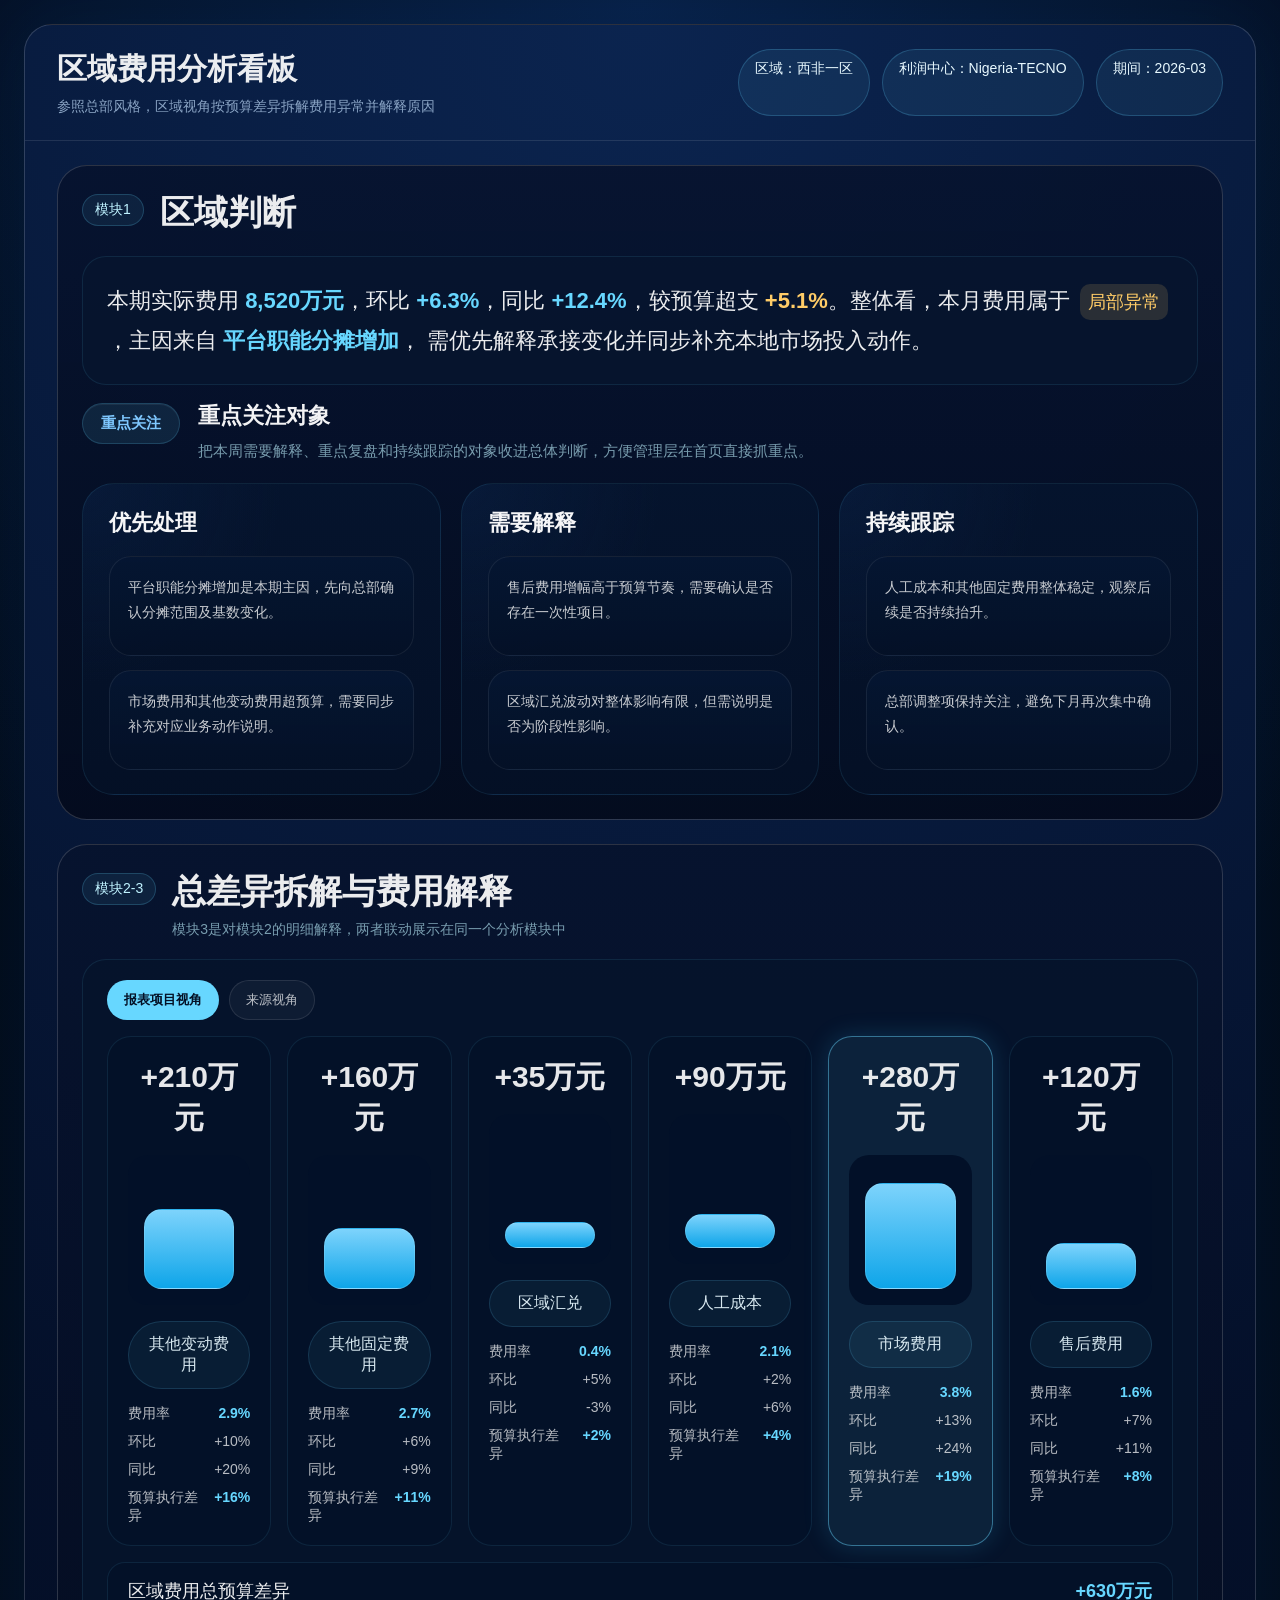
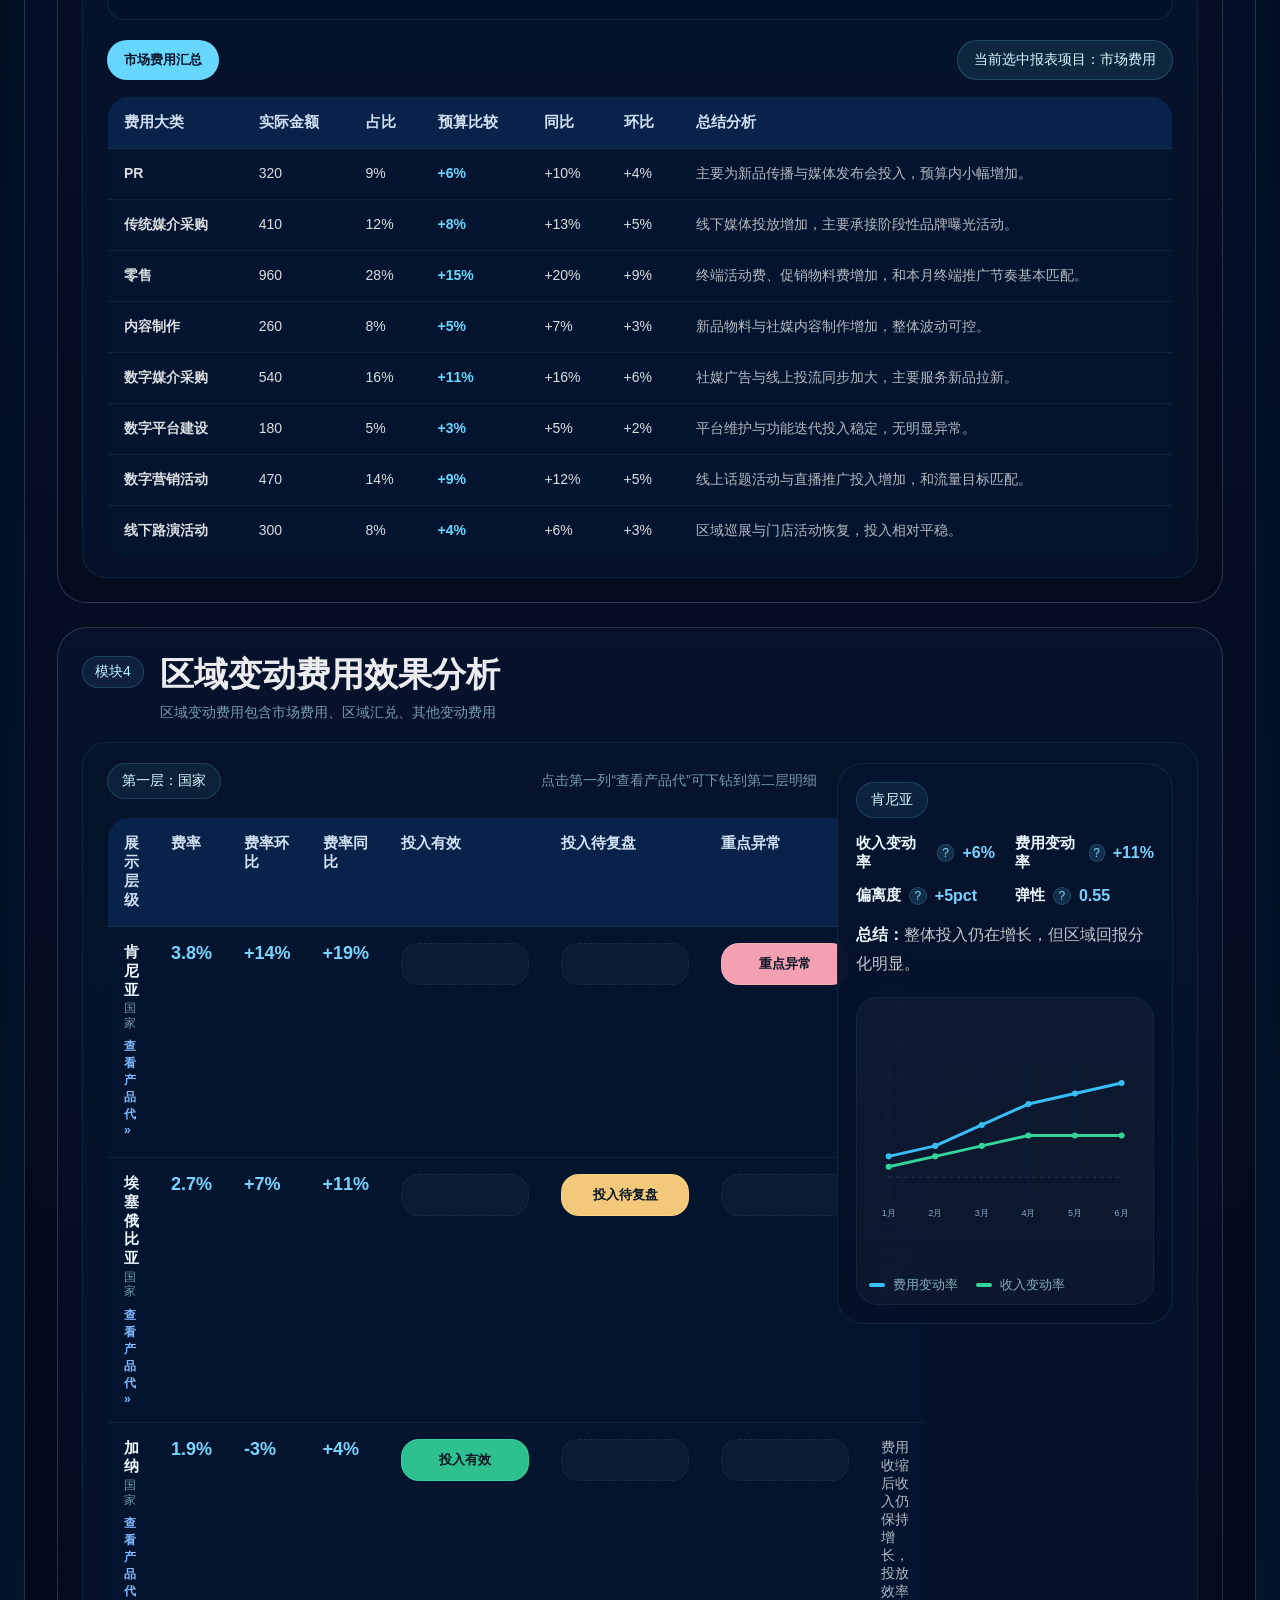
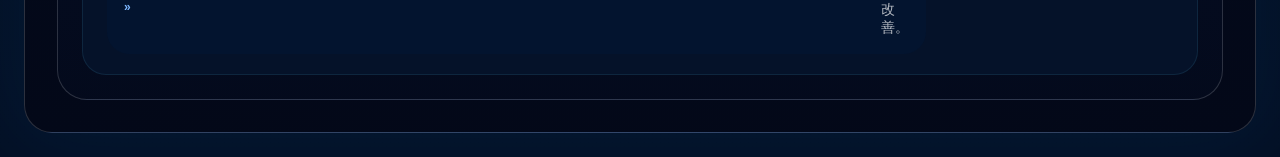
==== commit a60e6a51: "Update regional expense dashboard" ====
--- a/index.html
+++ b/index.html
@@ -1,13 +1,1498 @@
-<!DOCTYPE html>
+<!doctype html>
 <html lang="zh-CN">
 <head>
-  <meta charset="UTF-8">
-  <meta name="viewport" content="width=device-width, initial-scale=1.0">
-  <title>费用看板</title>
-  <link rel="stylesheet" href="./styles.css">
+  <meta charset="UTF-8" />
+  <meta name="viewport" content="width=device-width, initial-scale=1.0" />
+  <title>区域费用分析看板</title>
+  <style>
+    :root {
+      --bg: #020a1c;
+      --panel: #06142c;
+      --panel-2: #031128;
+      --line: rgba(255, 255, 255, 0.1);
+      --text: rgba(255, 255, 255, 0.92);
+      --muted: rgba(197, 226, 255, 0.68);
+      --cyan: #67d7ff;
+      --cyan-2: #2ea8ff;
+      --amber: #ffcc67;
+    }
+
+    * { box-sizing: border-box; }
+
+    body {
+      margin: 0;
+      font-family: "Segoe UI", "PingFang SC", "Microsoft YaHei", sans-serif;
+      color: var(--text);
+      background:
+        radial-gradient(circle at top, rgba(20, 77, 173, 0.32), transparent 32%),
+        linear-gradient(180deg, #020914 0%, #041126 100%);
+    }
+
+    .page {
+      min-height: 100vh;
+      padding: 24px;
+    }
+
+    .container {
+      max-width: 1480px;
+      margin: 0 auto;
+      border: 1px solid rgba(255,255,255,0.16);
+      border-radius: 28px;
+      overflow: hidden;
+      background:
+        radial-gradient(circle at top, #0b244f 0%, #04102a 45%, #030818 100%);
+      box-shadow: 0 0 80px rgba(26,143,255,0.08);
+    }
+
+    .header {
+      padding: 24px 32px;
+      border-bottom: 1px solid var(--line);
+      display: flex;
+      justify-content: space-between;
+      gap: 16px;
+      flex-wrap: wrap;
+    }
+
+    .title { font-size: 30px; font-weight: 700; }
+    .subtitle { margin-top: 8px; color: var(--muted); font-size: 14px; }
+
+    .pills { display: flex; gap: 12px; flex-wrap: wrap; }
+    .pill {
+      border: 1px solid rgba(103,215,255,0.22);
+      background: rgba(103,215,255,0.08);
+      color: #e8f9ff;
+      border-radius: 999px;
+      padding: 10px 16px;
+      font-size: 14px;
+    }
+
+    .content { padding: 24px 32px 32px; display: grid; gap: 24px; }
+
+    .section {
+      border: 1px solid rgba(255,255,255,0.16);
+      border-radius: 30px;
+      padding: 24px;
+      background: linear-gradient(180deg, rgba(7,19,46,0.9), rgba(4,11,29,0.92));
+    }
+
+    .section-head {
+      display: flex;
+      gap: 16px;
+      align-items: flex-start;
+      margin-bottom: 20px;
+    }
+
+    .section-tag {
+      margin-top: 4px;
+      border-radius: 999px;
+      padding: 6px 12px;
+      border: 1px solid rgba(103,215,255,0.2);
+      background: rgba(103,215,255,0.08);
+      color: #bff2ff;
+      font-size: 14px;
+      white-space: nowrap;
+    }
+
+    .section-title { font-size: 34px; font-weight: 700; }
+    .section-sub { margin-top: 6px; color: rgba(191,242,255,0.62); font-size: 14px; }
+
+    .judge-box {
+      border: 1px solid rgba(103,215,255,0.1);
+      border-radius: 24px;
+      background: rgba(7,22,47,0.8);
+      padding: 24px;
+      line-height: 1.8;
+      font-size: 22px;
+    }
+
+    .cyan { color: var(--cyan); font-weight: 700; }
+    .amber { color: var(--amber); font-weight: 700; }
+
+    .label-chip {
+      display: inline-block;
+      margin: 0 4px;
+      padding: 2px 8px;
+      border-radius: 10px;
+      background: rgba(255, 204, 103, 0.14);
+      color: var(--amber);
+      font-size: 18px;
+    }
+
+    .grid-3, .grid-4, .grid-6 {
+      display: grid;
+      gap: 16px;
+    }
+
+    .grid-3 { grid-template-columns: repeat(3, minmax(0, 1fr)); }
+    .grid-4 { grid-template-columns: repeat(4, minmax(0, 1fr)); }
+    .grid-6 { grid-template-columns: repeat(6, minmax(0, 1fr)); }
+
+    .action-card, .metric-card, .panel {
+      border-radius: 24px;
+      border: 1px solid rgba(103,215,255,0.1);
+      background: rgba(6,20,44,0.85);
+      padding: 20px;
+    }
+
+    .focus-grid {
+      display: grid;
+      grid-template-columns: repeat(3, minmax(0, 1fr));
+      gap: 20px;
+      margin-top: 20px;
+    }
+
+    .focus-header {
+      display: flex;
+      align-items: flex-start;
+      gap: 18px;
+      margin-top: 18px;
+      margin-bottom: 8px;
+    }
+
+    .focus-badge {
+      border-radius: 999px;
+      padding: 10px 18px;
+      border: 1px solid rgba(103,215,255,0.18);
+      background: rgba(103,215,255,0.1);
+      color: #7fc8ff;
+      font-size: 15px;
+      font-weight: 700;
+      white-space: nowrap;
+      box-shadow: inset 0 1px 0 rgba(255,255,255,0.06);
+    }
+
+    .focus-title {
+      font-size: 22px;
+      font-weight: 700;
+      color: rgba(255,255,255,0.95);
+      line-height: 1.2;
+    }
+
+    .focus-subtitle {
+      margin-top: 8px;
+      color: rgba(191,242,255,0.62);
+      font-size: 15px;
+      line-height: 1.7;
+    }
+
+    .action-card {
+      min-height: 312px;
+      padding: 24px 26px;
+      border-radius: 32px;
+      background:
+        radial-gradient(circle at top left, rgba(15, 42, 86, 0.28), transparent 42%),
+        linear-gradient(180deg, rgba(5, 20, 46, 0.98), rgba(4, 16, 38, 0.98));
+      display: flex;
+      flex-direction: column;
+    }
+
+    .action-title {
+      font-size: 22px;
+      font-weight: 700;
+      margin-bottom: 18px;
+      color: rgba(255,255,255,0.96);
+    }
+
+    .action-list {
+      display: grid;
+      gap: 14px;
+      flex: 1;
+    }
+
+    .action-item {
+      border-radius: 22px;
+      border: 1px solid rgba(255,255,255,0.07);
+      background:
+        linear-gradient(180deg, rgba(5, 22, 50, 0.92), rgba(4, 17, 39, 0.96));
+      padding: 18px 18px;
+      color: rgba(255,255,255,0.78);
+      line-height: 1.75;
+      font-size: 14px;
+      display: flex;
+      align-items: flex-start;
+    }
+
+    .tabs { display: flex; gap: 10px; flex-wrap: wrap; }
+    .tab {
+      border-radius: 999px;
+      padding: 10px 16px;
+      border: 1px solid rgba(255,255,255,0.1);
+      background: rgba(255,255,255,0.04);
+      color: rgba(255,255,255,0.72);
+      cursor: pointer;
+    }
+    .tab.active {
+      background: var(--cyan);
+      color: #041126;
+      border-color: transparent;
+      font-weight: 700;
+    }
+
+    .panel { padding: 20px 24px; }
+
+    .metric-card {
+      cursor: pointer;
+      transition: 0.2s ease;
+      background: #031128;
+    }
+
+    .metric-card.active {
+      border-color: rgba(103,215,255,0.45);
+      background: rgba(103,215,255,0.08);
+      box-shadow: 0 0 24px rgba(56,189,248,0.18);
+    }
+
+    .metric-top {
+      text-align: center;
+      font-size: 30px;
+      font-weight: 700;
+      color: rgba(255,255,255,0.9);
+    }
+
+    .bar-wrap {
+      margin-top: 16px;
+      height: 150px;
+      border-radius: 20px;
+      background: #021028;
+      display: flex;
+      align-items: flex-end;
+      justify-content: center;
+      padding: 24px 16px 16px;
+    }
+
+    .bar {
+      width: 100%;
+      border-radius: 18px;
+      border: 1px solid rgba(191,242,255,0.18);
+      background: linear-gradient(180deg, #7dd3fc, #0ea5e9);
+    }
+
+    .metric-name {
+      margin-top: 16px;
+      padding: 12px 16px;
+      border-radius: 999px;
+      text-align: center;
+      border: 1px solid rgba(103,215,255,0.15);
+      background: rgba(103,215,255,0.06);
+      color: rgba(232,249,255,0.92);
+    }
+
+    .metric-list {
+      margin-top: 16px;
+      display: grid;
+      gap: 10px;
+      font-size: 14px;
+      color: rgba(255,255,255,0.72);
+    }
+
+    .metric-row {
+      display: flex;
+      justify-content: space-between;
+      gap: 12px;
+    }
+
+    .summary {
+      display: flex;
+      justify-content: space-between;
+      align-items: center;
+      gap: 16px;
+      margin-top: 16px;
+      border-radius: 18px;
+      border: 1px solid rgba(103,215,255,0.1);
+      background: #031128;
+      padding: 16px 20px;
+      font-size: 18px;
+    }
+
+    .summary strong { color: var(--cyan); }
+
+    .status-bar {
+      border-radius: 999px;
+      border: 1px solid rgba(103,215,255,0.2);
+      background: rgba(103,215,255,0.1);
+      color: #d4f7ff;
+      padding: 10px 16px;
+      font-size: 14px;
+    }
+
+    .toolbar {
+      display: flex;
+      justify-content: space-between;
+      align-items: center;
+      gap: 16px;
+      flex-wrap: wrap;
+      margin-bottom: 16px;
+    }
+
+    table {
+      width: 100%;
+      border-collapse: collapse;
+      overflow: hidden;
+      border-radius: 22px;
+      border: 1px solid rgba(255,255,255,0.08);
+      background: #03142f;
+    }
+
+    th, td {
+      padding: 16px;
+      border-bottom: 1px solid rgba(255,255,255,0.06);
+      text-align: left;
+      vertical-align: top;
+      font-size: 14px;
+    }
+
+    th {
+      background: #08224a;
+      color: rgba(226, 240, 255, 0.92);
+      font-size: 15px;
+    }
+
+    td { color: rgba(255,255,255,0.86); }
+    td.muted { color: rgba(255,255,255,0.7); }
+    td.strong, .strong { color: var(--cyan); font-weight: 700; }
+
+    .trace-link { color: #7db7ff; text-decoration: underline; }
+
+    .module4-head {
+      display: flex;
+      justify-content: space-between;
+      align-items: center;
+      gap: 16px;
+      flex-wrap: wrap;
+      margin-bottom: 18px;
+    }
+
+    .crumbs {
+      display: flex;
+      align-items: center;
+      gap: 10px;
+      flex-wrap: wrap;
+    }
+
+    .crumb {
+      border-radius: 999px;
+      padding: 8px 14px;
+      border: 1px solid rgba(103,215,255,0.16);
+      background: rgba(103,215,255,0.08);
+      color: #d8f7ff;
+      font-size: 14px;
+    }
+
+    .crumb.dim {
+      color: rgba(216,247,255,0.72);
+      background: rgba(255,255,255,0.04);
+      border-color: rgba(255,255,255,0.08);
+      cursor: pointer;
+    }
+
+    .hint-text {
+      color: rgba(191,242,255,0.6);
+      font-size: 14px;
+    }
+
+    .country-table td:first-child strong,
+    .detail-table td:first-child strong {
+      color: #eaf8ff;
+    }
+
+    .country-name {
+      font-size: 15px;
+      font-weight: 700;
+      color: #eef8ff;
+      margin-bottom: 2px;
+      line-height: 1.25;
+    }
+
+    .country-level {
+      color: rgba(191,242,255,0.58);
+      font-size: 12px;
+      line-height: 1.2;
+    }
+
+    .rate-big {
+      color: #79d3ff;
+      font-size: 18px;
+      font-weight: 700;
+    }
+
+    .status-cell {
+      min-width: 160px;
+    }
+
+    .status-pill {
+      width: 100%;
+      min-height: 42px;
+      border-radius: 18px;
+      border: 1px dashed rgba(255,255,255,0.08);
+      background: rgba(255,255,255,0.03);
+      display: flex;
+      align-items: center;
+      justify-content: center;
+      padding: 8px 14px;
+      color: rgba(255,255,255,0.3);
+      font-size: 13px;
+    }
+
+    .status-pill.active {
+      border-style: solid;
+      color: #081523;
+      font-weight: 700;
+    }
+
+    .status-pill.good { background: rgba(52, 211, 153, 0.9); border-color: rgba(52, 211, 153, 0.9); }
+    .status-pill.review { background: rgba(255, 211, 128, 0.95); border-color: rgba(255, 211, 128, 0.95); }
+    .status-pill.bad { background: rgba(255, 168, 186, 0.95); border-color: rgba(255, 168, 186, 0.95); }
+
+    .drill-btn, .back-btn {
+      border-radius: 999px;
+      padding: 10px 16px;
+      border: 1px solid rgba(103,215,255,0.18);
+      background: rgba(103,215,255,0.08);
+      color: #d8f7ff;
+      font-size: 14px;
+      cursor: pointer;
+    }
+
+    .drill-btn:hover, .back-btn:hover, .crumb.dim:hover {
+      border-color: rgba(103,215,255,0.3);
+      background: rgba(103,215,255,0.12);
+    }
+
+    .detail-summary {
+      display: grid;
+      grid-template-columns: repeat(4, minmax(0, 1fr));
+      gap: 14px;
+      margin-bottom: 18px;
+    }
+
+    .detail-card {
+      border-radius: 22px;
+      border: 1px solid rgba(103,215,255,0.1);
+      background: linear-gradient(180deg, rgba(5, 20, 46, 0.98), rgba(4, 16, 38, 0.98));
+      padding: 16px 18px;
+    }
+
+    .detail-label {
+      color: rgba(191,242,255,0.58);
+      font-size: 13px;
+      margin-bottom: 8px;
+    }
+
+    .detail-value {
+      color: #eef9ff;
+      font-size: 24px;
+      font-weight: 700;
+    }
+
+    .detail-note {
+      margin-top: 16px;
+      margin-bottom: 18px;
+      border-radius: 22px;
+      border: 1px solid rgba(103,215,255,0.1);
+      background: rgba(5, 20, 46, 0.74);
+      padding: 18px 20px;
+      color: rgba(255,255,255,0.76);
+      line-height: 1.8;
+    }
+
+    .effect-layout {
+      display: grid;
+      grid-template-columns: minmax(0, 1.9fr) minmax(320px, 0.9fr);
+      gap: 20px;
+      align-items: start;
+    }
+
+    .trend-side {
+      border-radius: 26px;
+      border: 1px solid rgba(103,215,255,0.1);
+      background: linear-gradient(180deg, rgba(5, 20, 46, 0.98), rgba(4, 16, 38, 0.98));
+      padding: 18px;
+    }
+
+    .trend-badge {
+      display: inline-flex;
+      align-items: center;
+      gap: 8px;
+      border-radius: 999px;
+      padding: 8px 14px;
+      border: 1px solid rgba(103,215,255,0.16);
+      background: rgba(103,215,255,0.08);
+      color: #d8f7ff;
+      font-size: 14px;
+      margin-bottom: 16px;
+    }
+
+    .metric-pairs {
+      display: grid;
+      grid-template-columns: repeat(2, minmax(0, 1fr));
+      gap: 14px 20px;
+      margin-bottom: 16px;
+    }
+
+    .metric-pair {
+      display: flex;
+      align-items: center;
+      gap: 8px;
+      color: rgba(191,242,255,0.7);
+      font-size: 14px;
+    }
+
+    .metric-pair strong {
+      color: #eaf8ff;
+      font-size: 15px;
+    }
+
+    .metric-pair span:last-child {
+      color: #79d3ff;
+      font-size: 16px;
+      font-weight: 700;
+    }
+
+    .tip-dot {
+      width: 18px;
+      height: 18px;
+      border-radius: 999px;
+      display: inline-flex;
+      align-items: center;
+      justify-content: center;
+      background: rgba(103,215,255,0.14);
+      color: #7dd3fc;
+      font-size: 12px;
+      border: 1px solid rgba(103,215,255,0.16);
+    }
+
+    .trend-summary {
+      margin-bottom: 18px;
+      color: rgba(255,255,255,0.76);
+      line-height: 1.8;
+    }
+
+    .trend-summary strong {
+      color: #eaf8ff;
+    }
+
+    .chart-card {
+      border-radius: 22px;
+      border: 1px solid rgba(103,215,255,0.08);
+      background: rgba(255,255,255,0.03);
+      padding: 14px 12px 10px;
+    }
+
+    .chart-legend {
+      display: flex;
+      gap: 18px;
+      flex-wrap: wrap;
+      margin-top: 10px;
+      color: rgba(191,242,255,0.68);
+      font-size: 13px;
+    }
+
+    .legend-item {
+      display: inline-flex;
+      align-items: center;
+      gap: 8px;
+    }
+
+    .legend-line {
+      width: 16px;
+      height: 4px;
+      border-radius: 999px;
+    }
+
+    .drill-link-inline {
+      margin-top: 8px;
+      display: inline-flex;
+      align-items: center;
+      gap: 6px;
+      color: #7db7ff;
+      font-size: 12px;
+      font-weight: 700;
+      cursor: pointer;
+      text-decoration: none;
+    }
+
+    .merged-product {
+      font-size: 15px;
+      font-weight: 700;
+      color: #eef8ff;
+      line-height: 1.35;
+    }
+
+    @media (max-width: 1200px) {
+      .grid-6 { grid-template-columns: repeat(3, minmax(0, 1fr)); }
+      .grid-4 { grid-template-columns: repeat(2, minmax(0, 1fr)); }
+      .focus-grid { grid-template-columns: 1fr; }
+      .detail-summary { grid-template-columns: repeat(2, minmax(0, 1fr)); }
+      .effect-layout { grid-template-columns: 1fr; }
+    }
+
+    @media (max-width: 900px) {
+      .grid-3, .grid-4, .grid-6 { grid-template-columns: 1fr; }
+      .page { padding: 14px; }
+      .header, .content { padding-left: 16px; padding-right: 16px; }
+      .section-title { font-size: 26px; }
+      .judge-box { font-size: 18px; }
+      .table-wrap { overflow-x: auto; }
+      table { min-width: 980px; }
+      .detail-summary { grid-template-columns: 1fr; }
+      .metric-pairs { grid-template-columns: 1fr; }
+    }
+  </style>
 </head>
 <body>
-  <div id="app"></div>
-  <script src="./app.js"></script>
+  <div class="page">
+    <div class="container">
+      <div class="header">
+        <div>
+          <div class="title">区域费用分析看板</div>
+          <div class="subtitle">参照总部风格，区域视角按预算差异拆解费用异常并解释原因</div>
+        </div>
+        <div class="pills">
+          <div class="pill">区域：西非一区</div>
+          <div class="pill">利润中心：Nigeria-TECNO</div>
+          <div class="pill">期间：2026-03</div>
+        </div>
+      </div>
+
+      <div class="content">
+        <section class="section">
+          <div class="section-head">
+            <div class="section-tag">模块1</div>
+            <div>
+              <div class="section-title">区域判断</div>
+            </div>
+          </div>
+          <div class="judge-box">
+            本期实际费用 <span class="cyan">8,520万元</span>，环比 <span class="cyan">+6.3%</span>，同比
+            <span class="cyan">+12.4%</span>，较预算超支 <span class="amber">+5.1%</span>。整体看，本月费用属于
+            <span class="label-chip">局部异常</span>，主因来自 <span class="cyan">平台职能分摊增加</span>，
+            需优先解释承接变化并同步补充本地市场投入动作。
+          </div>
+          <div class="focus-header">
+            <div class="focus-badge">重点关注</div>
+            <div>
+              <div class="focus-title">重点关注对象</div>
+              <div class="focus-subtitle">把本周需要解释、重点复盘和持续跟踪的对象收进总体判断，方便管理层在首页直接抓重点。</div>
+            </div>
+          </div>
+
+          <div class="focus-grid">
+            <div class="action-card">
+              <div class="action-title">优先处理</div>
+              <div class="action-list">
+                <div class="action-item">平台职能分摊增加是本期主因，先向总部确认分摊范围及基数变化。</div>
+                <div class="action-item">市场费用和其他变动费用超预算，需要同步补充对应业务动作说明。</div>
+              </div>
+            </div>
+            <div class="action-card">
+              <div class="action-title">需要解释</div>
+              <div class="action-list">
+                <div class="action-item">售后费用增幅高于预算节奏，需要确认是否存在一次性项目。</div>
+                <div class="action-item">区域汇兑波动对整体影响有限，但需说明是否为阶段性影响。</div>
+              </div>
+            </div>
+            <div class="action-card">
+              <div class="action-title">持续跟踪</div>
+              <div class="action-list">
+                <div class="action-item">人工成本和其他固定费用整体稳定，观察后续是否持续抬升。</div>
+                <div class="action-item">总部调整项保持关注，避免下月再次集中确认。</div>
+              </div>
+            </div>
+          </div>
+        </section>
+
+        <section class="section">
+          <div class="section-head">
+            <div class="section-tag">模块2-3</div>
+            <div>
+              <div class="section-title">总差异拆解与费用解释</div>
+              <div class="section-sub">模块3是对模块2的明细解释，两者联动展示在同一个分析模块中</div>
+            </div>
+          </div>
+          <div class="panel">
+            <div class="tabs" id="diffTabs"></div>
+            <div id="metricCards" style="margin-top:16px"></div>
+            <div class="summary">
+              <span>区域费用总预算差异</span>
+              <strong>+630万元</strong>
+            </div>
+
+            <div style="height:20px"></div>
+
+            <div class="toolbar">
+              <div class="tabs" id="viewTabs"></div>
+              <div class="status-bar" id="statusBar"></div>
+            </div>
+            <div class="table-wrap" id="tableWrap"></div>
+          </div>
+        </section>
+
+        <section class="section">
+          <div class="section-head">
+            <div class="section-tag">模块4</div>
+            <div>
+              <div class="section-title">区域变动费用效果分析</div>
+              <div class="section-sub">区域变动费用包含市场费用、区域汇兑、其他变动费用</div>
+            </div>
+          </div>
+          <div class="panel" id="effectAnalysisWrap"></div>
+        </section>
+      </div>
+    </div>
+  </div>
+
+  <script>
+    const state = {
+      diffView: "project",
+      activeProject: "市场费用",
+      activeSource: "platform",
+      viewMode: "view1",
+      effectView: "country",
+      effectCountry: "kenya",
+      effectProduct: "kenya-camon-50"
+    };
+
+    const projectCards = [
+      { key: "variable", label: "其他变动费用", feeRate: "2.9%", yoy: "+20%", mom: "+10%", budgetDiff: "+16%", value: 210 },
+      { key: "fixed", label: "其他固定费用", feeRate: "2.7%", yoy: "+9%", mom: "+6%", budgetDiff: "+11%", value: 160 },
+      { key: "fx", label: "区域汇兑", feeRate: "0.4%", yoy: "-3%", mom: "+5%", budgetDiff: "+2%", value: 35 },
+      { key: "labor", label: "人工成本", feeRate: "2.1%", yoy: "+6%", mom: "+2%", budgetDiff: "+4%", value: 90 },
+      { key: "market", label: "市场费用", feeRate: "3.8%", yoy: "+24%", mom: "+13%", budgetDiff: "+19%", value: 280 },
+      { key: "after_sales", label: "售后费用", feeRate: "1.6%", yoy: "+11%", mom: "+7%", budgetDiff: "+8%", value: 120 }
+    ];
+
+    const sourceCards = [
+      { key: "self", label: "自己发生", value: 180, share: "42%", yoy: "+8.6%", mom: "+4.1%", budgetDiff: "+12%" },
+      { key: "bu", label: "事业部职能分摊", value: 260, share: "21%", yoy: "+15.2%", mom: "+8.4%", budgetDiff: "+9%" },
+      { key: "platform", label: "平台职能分摊", value: 420, share: "28%", yoy: "+21.3%", mom: "+12.4%", budgetDiff: "+19%" },
+      { key: "hq", label: "总部调整", value: 90, share: "9%", yoy: "+9.8%", mom: "+5.2%", budgetDiff: "+7%" }
+    ];
+
+    const marketCategoryViewRows = [
+      ["PR", "320", "9%", "+6%", "+10%", "+4%", "主要为新品传播与媒体发布会投入，预算内小幅增加。"],
+      ["传统媒介采购", "410", "12%", "+8%", "+13%", "+5%", "线下媒体投放增加，主要承接阶段性品牌曝光活动。"],
+      ["零售", "960", "28%", "+15%", "+20%", "+9%", "终端活动费、促销物料费增加，和本月终端推广节奏基本匹配。"],
+      ["内容制作", "260", "8%", "+5%", "+7%", "+3%", "新品物料与社媒内容制作增加，整体波动可控。"],
+      ["数字媒介采购", "540", "16%", "+11%", "+16%", "+6%", "社媒广告与线上投流同步加大，主要服务新品拉新。"],
+      ["数字平台建设", "180", "5%", "+3%", "+5%", "+2%", "平台维护与功能迭代投入稳定，无明显异常。"],
+      ["数字营销活动", "470", "14%", "+9%", "+12%", "+5%", "线上话题活动与直播推广投入增加，和流量目标匹配。"],
+      ["线下路演活动", "300", "8%", "+4%", "+6%", "+3%", "区域巡展与门店活动恢复，投入相对平稳。"]
+    ];
+
+    const projectSourceRows = {
+      "市场费用": [
+        ["市场费用", "自己发生", "620", "+12%", "+18%", "+9%", "市场推广费", "终端活动费 / 物料费", "凭证显示主要为终端路演与促销物料投放，结合业务动作看基本匹配。"],
+        ["市场费用", "事业部职能分摊", "760", "+9%", "+14%", "+8%", "事业部职能承接", "品牌协同 / 区域支持", "凭证显示事业部品牌协同和区域支持承接增加，需补充承接范围变化。"],
+        ["市场费用", "平台职能分摊", "980", "+19%", "+24%", "+13%", "平台市场投入", "品牌活动 / 区域推广", "凭证汇总显示主要为事业部区域平台品牌活动分摊，是本期预算差异主因。"],
+        ["市场费用", "总部调整", "290", "+7%", "+10%", "+4%", "总部专项投放", "专项活动 / 品牌投放", "凭证显示总部专项活动在本月集中确认，属于节奏性下达。"]
+      ],
+      "其他固定费用": [
+        ["其他固定费用", "自己发生", "330", "-3%", "+5%", "+2%", "办公运营费", "办公租赁 / 水电物业", "凭证集中在房租、水电及物业保障，属于日常经营保障，整体稳定。"],
+        ["其他固定费用", "事业部职能分摊", "410", "+6%", "+8%", "+4%", "事业部行政承接", "管理支持 / 办公保障", "凭证集中为事业部行政支持与办公承接，需解释服务范围变化。"],
+        ["其他固定费用", "平台职能分摊", "540", "+11%", "+9%", "+6%", "平台行政承接", "行政支持 / 办公保障", "凭证主要归集为区部平台行政与办公承接，需解释承接范围变化。"],
+        ["其他固定费用", "总部调整", "210", "+4%", "+6%", "+3%", "总部统一保障", "系统服务 / 后台支持", "凭证集中为总部统一保障类费用，整体波动较平稳。"]
+      ],
+      "区域汇兑": [
+        ["区域汇兑", "自己发生", "35", "+2%", "-3%", "+5%", "汇兑损益", "结算汇率波动", "凭证显示结算汇率波动带来阶段性影响，对整体预算差异贡献有限。"],
+        ["区域汇兑", "事业部职能分摊", "12", "+1%", "+2%", "+1%", "汇率补差", "内部结算补差", "事业部内部结算补差影响较小，属于正常波动。"],
+        ["区域汇兑", "平台职能分摊", "8", "+1%", "+1%", "+1%", "平台补差", "汇率支持分摊", "平台侧汇率补差金额较小，对整体影响有限。"],
+        ["区域汇兑", "总部调整", "5", "0%", "+1%", "0%", "总部调整", "汇率口径修正", "总部口径修正对本期影响较小。"]
+      ],
+      "人工成本": [
+        ["人工成本", "自己发生", "420", "+3%", "+5%", "+2%", "薪酬福利", "工资 / 津贴 / 奖金", "凭证显示薪酬福利平稳发生，与人员规模变化基本匹配。"],
+        ["人工成本", "事业部职能分摊", "180", "+2%", "+4%", "+2%", "共享人员支持", "后台支持 / 共享服务", "事业部共享人员支持平稳承接，无明显异常。"],
+        ["人工成本", "平台职能分摊", "220", "+4%", "+6%", "+3%", "平台支持人员", "平台后台支持", "平台支持人员承接小幅提升，整体仍属可接受范围。"],
+        ["人工成本", "总部调整", "55", "+1%", "+2%", "+1%", "总部调账", "人工成本口径修正", "总部人工成本口径修正，对整体影响较小。"]
+      ],
+      "售后费用": [
+        ["售后费用", "自己发生", "160", "+4%", "+7%", "+3%", "售后服务费", "维修 / 备件 / 补贴", "凭证显示售后服务费平稳抬升，需结合售后项目节奏说明。"],
+        ["售后费用", "事业部职能分摊", "220", "+7%", "+10%", "+5%", "事业部售后承接", "维修支持 / 服务补贴", "凭证显示售后支持项目承接增加，属节奏性抬升。"],
+        ["售后费用", "平台职能分摊", "180", "+6%", "+9%", "+4%", "平台售后支持", "区域售后协同", "平台售后协同增加，需说明服务范围及阶段性原因。"],
+        ["售后费用", "总部调整", "95", "+5%", "+8%", "+4%", "总部专项售后", "专项维修 / 售后支持", "凭证显示总部售后专项在本月集中确认。"]
+      ],
+      "其他变动费用": [
+        ["其他变动费用", "自己发生", "470", "+8%", "+11%", "+6%", "渠道支持费", "促销支持 / 渠道返投", "凭证摘要反映阶段性渠道支持增加，需结合项目节奏进一步说明。"],
+        ["其他变动费用", "事业部职能分摊", "280", "+9%", "+12%", "+7%", "事业部专项支持", "渠道激励 / 项目补贴", "事业部专项支持增加，建议结合项目节奏进一步解释。"],
+        ["其他变动费用", "平台职能分摊", "660", "+16%", "+20%", "+10%", "平台专项支持", "渠道激励 / 动销支持", "凭证显示阶段性资源倾斜带动平台专项支持抬升，建议结合平台项目节奏说明。"],
+        ["其他变动费用", "总部调整", "260", "+9%", "+12%", "+5%", "售后专项项目", "专项维修 / 售后支持", "凭证摘要显示售后专项项目下达，需补充项目背景后说明。"]
+      ]
+    };
+
+    const effectCountryRows = [
+      {
+        key: "kenya",
+        name: "肯尼亚",
+        level: "国家",
+        feeRate: "3.8%",
+        mom: "+14%",
+        yoy: "+19%",
+        status: "重点异常",
+        description: "渠道投放增加后销量未见改善，需要优先复盘。",
+        revenueRate: "+6%",
+        spendRate: "+11%",
+        deviation: "+5pct",
+        elasticity: "0.55",
+        summary: "整体投入仍在增长，但区域回报分化明显。",
+        spendSeries: [2, 3, 5, 7, 8, 9],
+        revenueSeries: [1, 2, 3, 4, 4, 4]
+      },
+      {
+        key: "ethiopia",
+        name: "埃塞俄比亚",
+        level: "国家",
+        feeRate: "2.7%",
+        mom: "+7%",
+        yoy: "+11%",
+        status: "投入待复盘",
+        description: "投入强度上升，但回报释放偏慢。",
+        revenueRate: "+4%",
+        spendRate: "+8%",
+        deviation: "+4pct",
+        elasticity: "0.50",
+        summary: "投入仍在增加，但收入释放速度偏慢。",
+        spendSeries: [1, 2, 3, 5, 6, 7],
+        revenueSeries: [1, 1, 2, 2, 3, 4]
+      },
+      {
+        key: "ghana",
+        name: "加纳",
+        level: "国家",
+        feeRate: "1.9%",
+        mom: "-3%",
+        yoy: "+4%",
+        status: "投入有效",
+        description: "费用收缩后收入仍保持增长，投放效率改善。",
+        revenueRate: "+8%",
+        spendRate: "-6%",
+        deviation: "-14pct",
+        elasticity: "-1.33",
+        summary: "费用收缩后收入仍保持增长，投放效率改善。",
+        spendSeries: [4, 3, 2, 1, 0, -1],
+        revenueSeries: [2, 3, 4, 6, 7, 8]
+      }
+    ];
+
+    const effectCountryDetails = {
+      kenya: {
+        country: "肯尼亚",
+        summary: [
+          ["国家费率", "3.8%"],
+          ["费率环比", "+14%"],
+          ["费率同比", "+19%"],
+          ["状态判断", "重点异常"]
+        ],
+        trend: {
+          revenueRate: "+6%",
+          spendRate: "+11%",
+          deviation: "+5pct",
+          elasticity: "0.55",
+          summary: "整体投入仍在增长，但区域回报分化明显。",
+          spendSeries: [2, 3, 5, 7, 8, 9],
+          revenueSeries: [1, 2, 3, 4, 4, 4]
+        },
+        note: "肯尼亚本期渠道和零售投放增加较快，但销量与收入改善不明显，因此需要继续下钻到产品代，判断问题是集中在单一机型还是整体投放结构失衡。",
+        products: [
+          {
+            key: "kenya-camon-50",
+            country: "肯尼亚",
+            product: "CAMON 50",
+            status: "重点异常",
+            sources: [
+              ["公共费用分摊", "110", "31%"],
+              ["直接费用", "180", "42%"]
+            ],
+            trend: {
+              revenueRate: "+3%",
+              spendRate: "+17%",
+              deviation: "+14pct",
+              elasticity: "0.18",
+              summary: "CAMON 50 投入增长明显快于收入改善，是肯尼亚异常的主要集中产品代。",
+              spendSeries: [2, 4, 7, 9, 10, 11],
+              revenueSeries: [1, 1, 2, 3, 3, 3]
+            }
+          },
+          {
+            key: "kenya-camon-40",
+            country: "肯尼亚",
+            product: "CAMON 40",
+            status: "投入有效",
+            sources: [
+              ["公共费用分摊", "95", "16%"]
+            ],
+            trend: {
+              revenueRate: "+8%",
+              spendRate: "+5%",
+              deviation: "-3pct",
+              elasticity: "1.60",
+              summary: "CAMON 40 投放与收入改善基本匹配，属于肯尼亚市场中相对健康的产品代。",
+              spendSeries: [1, 2, 3, 4, 4, 5],
+              revenueSeries: [1, 2, 3, 4, 5, 6]
+            }
+          },
+          {
+            key: "kenya-spark-30c",
+            country: "肯尼亚",
+            product: "SPARK 30C",
+            status: "投入待复盘",
+            sources: [
+              ["直接费用", "82", "11%"]
+            ],
+            trend: {
+              revenueRate: "+2%",
+              spendRate: "+7%",
+              deviation: "+5pct",
+              elasticity: "0.29",
+              summary: "SPARK 30C 当前投入增加后回报释放较慢，需要继续跟踪后续转化。",
+              spendSeries: [1, 2, 2, 3, 4, 5],
+              revenueSeries: [1, 1, 1, 2, 2, 2]
+            }
+          }
+        ]
+      },
+      ethiopia: {
+        country: "埃塞俄比亚",
+        summary: [
+          ["国家费率", "2.7%"],
+          ["费率环比", "+7%"],
+          ["费率同比", "+11%"],
+          ["状态判断", "投入待复盘"]
+        ],
+        trend: {
+          revenueRate: "+4%",
+          spendRate: "+8%",
+          deviation: "+4pct",
+          elasticity: "0.50",
+          summary: "投入仍在增加，但收入释放速度偏慢。",
+          spendSeries: [1, 2, 3, 5, 6, 7],
+          revenueSeries: [1, 1, 2, 2, 3, 4]
+        },
+        note: "埃塞俄比亚整体投入节奏比收入改善更快，当前没有出现明显异常机型，但需要聚焦核心产品代看后续投放回报是否释放。",
+        products: [
+          {
+            key: "ethiopia-camon-50",
+            country: "埃塞俄比亚",
+            product: "CAMON 50",
+            status: "投入待复盘",
+            sources: [
+              ["公共费用分摊", "88", "28%"],
+              ["直接费用", "124", "34%"]
+            ],
+            trend: {
+              revenueRate: "+4%",
+              spendRate: "+10%",
+              deviation: "+6pct",
+              elasticity: "0.40",
+              summary: "CAMON 50 是埃塞俄比亚投放规模最大的产品代，但回报释放速度慢于预期。",
+              spendSeries: [1, 2, 4, 5, 6, 7],
+              revenueSeries: [1, 1, 2, 2, 3, 4]
+            }
+          },
+          {
+            key: "ethiopia-pop-8",
+            country: "埃塞俄比亚",
+            product: "POP 8",
+            status: "投入有效",
+            sources: [
+              ["公共费用分摊", "54", "18%"]
+            ],
+            trend: {
+              revenueRate: "+7%",
+              spendRate: "+5%",
+              deviation: "-2pct",
+              elasticity: "1.40",
+              summary: "POP 8 投入增加后收入同步改善，是当前表现较好的产品代。",
+              spendSeries: [1, 1, 2, 3, 4, 5],
+              revenueSeries: [1, 2, 3, 4, 5, 6]
+            }
+          },
+          {
+            key: "ethiopia-spark-go",
+            country: "埃塞俄比亚",
+            product: "SPARK Go",
+            status: "重点异常",
+            sources: [
+              ["直接费用", "67", "20%"]
+            ],
+            trend: {
+              revenueRate: "+1%",
+              spendRate: "+9%",
+              deviation: "+8pct",
+              elasticity: "0.11",
+              summary: "SPARK Go 投入增长明显，但收入改善几乎停滞，是本期需要关注的异常产品代。",
+              spendSeries: [1, 2, 3, 4, 5, 6],
+              revenueSeries: [1, 1, 1, 1, 2, 2]
+            }
+          }
+        ]
+      },
+      ghana: {
+        country: "加纳",
+        summary: [
+          ["国家费率", "1.9%"],
+          ["费率环比", "-3%"],
+          ["费率同比", "+4%"],
+          ["状态判断", "投入有效"]
+        ],
+        trend: {
+          revenueRate: "+8%",
+          spendRate: "-6%",
+          deviation: "-14pct",
+          elasticity: "-1.33",
+          summary: "费用控制后收入仍改善，说明高效率投放可以继续复用。",
+          spendSeries: [4, 3, 2, 1, 0, -1],
+          revenueSeries: [2, 3, 4, 6, 7, 8]
+        },
+        note: "加纳本期费用控制后收入仍有改善，说明区域经营费用投放效率较高，下钻后主要用于确认高效率产品代是否可复用。",
+        products: [
+          {
+            key: "ghana-camon-40",
+            country: "加纳",
+            product: "CAMON 40",
+            status: "投入有效",
+            sources: [
+              ["公共费用分摊", "73", "29%"],
+              ["直接费用", "81", "32%"]
+            ],
+            trend: {
+              revenueRate: "+10%",
+              spendRate: "+3%",
+              deviation: "-7pct",
+              elasticity: "3.33",
+              summary: "CAMON 40 在加纳市场费用提升有限，但收入改善明显，是高效率投放的主要来源。",
+              spendSeries: [1, 1, 2, 2, 3, 3],
+              revenueSeries: [2, 3, 4, 6, 8, 10]
+            }
+          },
+          {
+            key: "ghana-spark-30c",
+            country: "加纳",
+            product: "SPARK 30C",
+            status: "投入待复盘",
+            sources: [
+              ["公共费用分摊", "42", "17%"]
+            ],
+            trend: {
+              revenueRate: "+3%",
+              spendRate: "+5%",
+              deviation: "+2pct",
+              elasticity: "0.60",
+              summary: "SPARK 30C 当前投入小幅增加，回报释放不算快，需要继续跟踪。",
+              spendSeries: [1, 1, 2, 2, 3, 4],
+              revenueSeries: [1, 1, 2, 2, 3, 3]
+            }
+          },
+          {
+            key: "ghana-pop-8",
+            country: "加纳",
+            product: "POP 8",
+            status: "投入有效",
+            sources: [
+              ["直接费用", "57", "22%"]
+            ],
+            trend: {
+              revenueRate: "+7%",
+              spendRate: "+2%",
+              deviation: "-5pct",
+              elasticity: "3.50",
+              summary: "POP 8 投入稳定，但收入改善明显，整体属于有效投放。",
+              spendSeries: [1, 1, 1, 2, 2, 2],
+              revenueSeries: [1, 2, 3, 4, 5, 7]
+            }
+          }
+        ]
+      }
+    };
+
+    const sourceProjectRows = {
+      self: [
+        ["市场费用", "760", "+12%", "+18%", "+9%", "市场推广费", "终端活动费 / 物料费", "凭证显示主要为终端路演与促销物料投放，结合业务动作看基本匹配。", false],
+        ["其他固定费用", "330", "-3%", "+5%", "+2%", "办公运营费", "办公租赁 / 水电物业", "凭证集中在房租、水电及物业保障，属于日常经营保障，整体稳定。", false],
+        ["其他变动费用", "470", "+8%", "+11%", "+6%", "渠道支持费", "促销支持 / 渠道返投", "凭证摘要反映阶段性渠道支持增加，需结合项目节奏进一步说明。", false]
+      ],
+      bu: [
+        ["市场费用", "760", "+9%", "+14%", "+8%", "事业部职能承接", "品牌协同 / 区域支持", "凭证显示事业部品牌协同和区域支持承接增加，需补充承接范围变化。", true],
+        ["其他固定费用", "410", "+6%", "+8%", "+4%", "事业部行政承接", "管理支持 / 办公保障", "凭证集中为事业部行政支持与办公承接，需解释服务范围变化。", true],
+        ["售后费用", "220", "+7%", "+10%", "+5%", "事业部售后承接", "维修支持 / 服务补贴", "凭证显示售后支持项目承接增加，属节奏性抬升。", true]
+      ],
+      platform: [
+        ["市场费用", "980", "+19%", "+24%", "+13%", "平台市场投入", "品牌活动 / 区域推广", "凭证汇总显示主要为事业部区域平台品牌活动分摊，是本期预算差异主因。", true],
+        ["其他固定费用", "540", "+11%", "+9%", "+6%", "平台行政承接", "行政支持 / 办公保障", "凭证主要归集为区部平台行政与办公承接，需解释承接范围变化。", true],
+        ["其他变动费用", "660", "+16%", "+20%", "+10%", "平台专项支持", "渠道激励 / 动销支持", "凭证显示阶段性资源倾斜带动平台专项支持抬升，建议结合平台项目节奏说明。", true]
+      ],
+      hq: [
+        ["市场费用", "290", "+7%", "+10%", "+4%", "总部专项投放", "专项活动 / 品牌投放", "凭证显示总部专项活动在本月集中确认，属于节奏性下达。", false],
+        ["其他固定费用", "210", "+4%", "+6%", "+3%", "总部统一保障", "系统服务 / 后台支持", "凭证集中为总部统一保障类费用，整体波动较平稳。", false],
+        ["其他变动费用", "260", "+9%", "+12%", "+5%", "售后专项项目", "专项维修 / 售后支持", "凭证摘要显示售后专项项目下达，需补充项目背景后说明。", false]
+      ]
+    };
+
+    function button(label, active, onClick) {
+      const el = document.createElement("button");
+      el.className = "tab" + (active ? " active" : "");
+      el.textContent = label;
+      el.onclick = onClick;
+      return el;
+    }
+
+    function renderDiffTabs() {
+      const wrap = document.getElementById("diffTabs");
+      wrap.innerHTML = "";
+      wrap.appendChild(button("报表项目视角", state.diffView === "project", () => {
+        state.diffView = "project";
+        state.viewMode = "view1";
+        render();
+      }));
+      wrap.appendChild(button("来源视角", state.diffView === "source", () => {
+        state.diffView = "source";
+        state.viewMode = "view2";
+        render();
+      }));
+    }
+
+    function renderMetricCards() {
+      const wrap = document.getElementById("metricCards");
+      const cards = state.diffView === "project" ? projectCards : sourceCards;
+      const isProject = state.diffView === "project";
+
+      wrap.className = isProject ? "grid-6" : "grid-4";
+      wrap.innerHTML = "";
+
+      cards.forEach((item) => {
+        const active = isProject ? state.activeProject === item.label : state.activeSource === item.key;
+        const card = document.createElement("div");
+        card.className = "metric-card" + (active ? " active" : "");
+        card.onclick = () => {
+          if (isProject) {
+            state.activeProject = item.label;
+            state.viewMode = "view1";
+          } else {
+            state.activeSource = item.key;
+            state.viewMode = "view2";
+          }
+          render();
+        };
+
+        const diffLabel = isProject ? "费用率" : "占比";
+        const diffValue = isProject ? item.feeRate : item.share;
+
+        card.innerHTML = `
+          <div class="metric-top">${item.value > 0 ? "+" : ""}${item.value}万元</div>
+          <div class="bar-wrap"><div class="bar" style="height:${Math.max(26, item.value * 0.38)}px"></div></div>
+          <div class="metric-name">${item.label}</div>
+          <div class="metric-list">
+            <div class="metric-row"><span>${diffLabel}</span><span class="strong">${diffValue}</span></div>
+            <div class="metric-row"><span>环比</span><span>${item.mom}</span></div>
+            <div class="metric-row"><span>同比</span><span>${item.yoy}</span></div>
+            <div class="metric-row"><span>预算执行差异</span><span class="strong">${item.budgetDiff}</span></div>
+          </div>
+        `;
+        wrap.appendChild(card);
+      });
+    }
+
+    function renderViewTabs() {
+      const wrap = document.getElementById("viewTabs");
+      wrap.innerHTML = "";
+      if (state.diffView === "project") {
+        wrap.appendChild(button(state.activeProject === "市场费用" ? "市场费用汇总" : "视角1｜按报表项目汇总", true, () => {}));
+        return;
+      }
+      wrap.appendChild(button("视角2｜同一来源下看不同报表项目", true, () => {}));
+    }
+
+    function renderStatusBar() {
+      const status = document.getElementById("statusBar");
+      const sourceName = (sourceCards.find(s => s.key === state.activeSource) || {}).label || "";
+      status.textContent = state.diffView === "project"
+        ? `当前选中报表项目：${state.activeProject}`
+        : `当前选中来源：${sourceName}`;
+    }
+
+    function renderTable() {
+      const wrap = document.getElementById("tableWrap");
+      const isMarketView = state.activeProject === "市场费用";
+
+      if (state.diffView === "project" && isMarketView) {
+        wrap.innerHTML = `
+          <table>
+            <thead>
+              <tr>
+                <th>费用大类</th><th>实际金额</th><th>占比</th><th>预算比较</th><th>同比</th><th>环比</th><th>总结分析</th>
+              </tr>
+            </thead>
+            <tbody>
+              ${marketCategoryViewRows.map(row => `
+                <tr>
+                  <td><strong>${row[0]}</strong></td><td>${row[1]}</td><td>${row[2]}</td><td class="strong">${row[3]}</td><td>${row[4]}</td><td>${row[5]}</td><td class="muted">${row[6]}</td>
+                </tr>
+              `).join("")}
+            </tbody>
+          </table>
+        `;
+        return;
+      }
+
+      if (state.diffView === "project") {
+        const rows = projectSourceRows[state.activeProject] || [];
+        wrap.innerHTML = `
+          <table>
+            <thead>
+              <tr>
+                <th>报表项目</th><th>来源</th><th>实际金额</th><th>预算比较</th><th>同比</th><th>环比</th><th>差异原因</th>
+              </tr>
+            </thead>
+            <tbody>
+              ${rows.map(row => `
+                <tr>
+                  <td><strong>${row[0]}</strong></td>
+                  <td>${row[1]}</td>
+                  <td>${row[2]}</td>
+                  <td class="strong">${row[3]}</td>
+                  <td>${row[4]}</td>
+                  <td>${row[5]}</td>
+                  <td class="muted">${row[6]}（二级科目）｜${row[7]}（三级科目）<br><span style="opacity:.82">${row[8]}</span></td>
+                </tr>
+              `).join("")}
+            </tbody>
+          </table>
+        `;
+        return;
+      }
+
+      const rows = sourceProjectRows[state.activeSource] || [];
+      const showTraceLink = state.activeSource === "platform" || state.activeSource === "bu";
+      wrap.innerHTML = `
+        <table>
+          <thead>
+            <tr>
+              <th>报表项目</th><th>实际金额</th><th>预算比较</th><th>同比</th><th>环比</th><th>差异原因</th>${showTraceLink ? "<th>明细数据链接</th>" : ""}
+            </tr>
+          </thead>
+          <tbody>
+            ${rows.map(row => `
+              <tr>
+                <td><strong>${row[0]}</strong></td>
+                <td>${row[1]}</td>
+                <td class="strong">${row[2]}</td>
+                <td>${row[3]}</td>
+                <td>${row[4]}</td>
+                <td class="muted">${row[5]}（二级科目）｜${row[6]}（三级科目）${row[7]}</td>
+                ${showTraceLink ? `<td>${row[8] ? "<span class='trace-link'>分摊回溯表</span>" : "-"}</td>` : ""}
+              </tr>
+            `).join("")}
+          </tbody>
+        </table>
+      `;
+    }
+
+    function statusPill(status, activeStatus) {
+      const cls =
+        activeStatus === status
+          ? `status-pill active ${status === "投入有效" ? "good" : status === "投入待复盘" ? "review" : "bad"}`
+          : "status-pill";
+      return `<div class="${cls}">${activeStatus === status ? status : ""}</div>`;
+    }
+
+    function getEffectDetail() {
+      return effectCountryDetails[state.effectCountry];
+    }
+
+    function getSelectedProduct() {
+      const detail = getEffectDetail();
+      return detail.products.find((item) => item.key === state.effectProduct) || detail.products[0];
+    }
+
+    function buildLineChart(spendSeries, revenueSeries) {
+      const width = 360;
+      const height = 230;
+      const paddingX = 26;
+      const paddingTop = 16;
+      const paddingBottom = 34;
+      const maxValue = Math.max(...spendSeries, ...revenueSeries, 0) + 2;
+      const minValue = Math.min(...spendSeries, ...revenueSeries, 0) - 2;
+      const xStep = (width - paddingX * 2) / (spendSeries.length - 1);
+      const yScale = (height - paddingTop - paddingBottom) / (maxValue - minValue || 1);
+      const x = (index) => paddingX + index * xStep;
+      const y = (value) => paddingTop + (maxValue - value) * yScale;
+      const path = (series) => series.map((value, index) => `${index === 0 ? "M" : "L"} ${x(index)} ${y(value)}`).join(" ");
+      const zeroY = y(0);
+      const months = ["1月", "2月", "3月", "4月", "5月", "6月"];
+
+      return `
+        <svg viewBox="0 0 ${width} ${height}" width="100%" height="250" aria-label="趋势图">
+          ${months.map((_, index) => `<line x1="${x(index)}" y1="${paddingTop}" x2="${x(index)}" y2="${height - paddingBottom}" stroke="rgba(59,130,246,0.08)" stroke-width="1" />`).join("")}
+          <line x1="${paddingX}" y1="${zeroY}" x2="${width - paddingX}" y2="${zeroY}" stroke="rgba(148,163,184,0.28)" stroke-dasharray="5 5" />
+          <path d="${path(spendSeries)}" fill="none" stroke="#38bdf8" stroke-width="4" stroke-linecap="round" stroke-linejoin="round" />
+          <path d="${path(revenueSeries)}" fill="none" stroke="#34d399" stroke-width="4" stroke-linecap="round" stroke-linejoin="round" />
+          ${spendSeries.map((value, index) => `<circle cx="${x(index)}" cy="${y(value)}" r="4" fill="#38bdf8" />`).join("")}
+          ${revenueSeries.map((value, index) => `<circle cx="${x(index)}" cy="${y(value)}" r="4" fill="#34d399" />`).join("")}
+          ${months.map((month, index) => `<text x="${x(index)}" y="${height - 10}" text-anchor="middle" fill="#88a8c7" font-size="12">${month}</text>`).join("")}
+        </svg>
+      `;
+    }
+
+    function renderTrendPanel(data, label) {
+      return `
+        <div class="trend-side">
+          <div class="trend-badge">${label}</div>
+          <div class="metric-pairs">
+            <div class="metric-pair"><strong>收入变动率</strong><span class="tip-dot">?</span><span>${data.revenueRate}</span></div>
+            <div class="metric-pair"><strong>费用变动率</strong><span class="tip-dot">?</span><span>${data.spendRate}</span></div>
+            <div class="metric-pair"><strong>偏离度</strong><span class="tip-dot">?</span><span>${data.deviation}</span></div>
+            <div class="metric-pair"><strong>弹性</strong><span class="tip-dot">?</span><span>${data.elasticity}</span></div>
+          </div>
+          <div class="trend-summary"><strong>总结：</strong>${data.summary}</div>
+          <div class="chart-card">
+            ${buildLineChart(data.spendSeries, data.revenueSeries)}
+            <div class="chart-legend">
+              <span class="legend-item"><span class="legend-line" style="background:#38bdf8"></span>费用变动率</span>
+              <span class="legend-item"><span class="legend-line" style="background:#34d399"></span>收入变动率</span>
+            </div>
+          </div>
+        </div>
+      `;
+    }
+
+    function renderEffectAnalysis() {
+      const wrap = document.getElementById("effectAnalysisWrap");
+      if (state.effectView === "country") {
+        const selectedCountry = effectCountryRows.find((row) => row.key === state.effectCountry) || effectCountryRows[0];
+        wrap.innerHTML = `
+          <div class="effect-layout">
+            <div>
+              <div class="module4-head">
+                <div class="crumbs">
+                  <div class="crumb">第一层：国家</div>
+                </div>
+                <div class="hint-text">点击第一列“查看产品代”可下钻到第二层明细</div>
+              </div>
+              <div class="table-wrap">
+                <table class="country-table">
+                  <thead>
+                    <tr>
+                      <th>展示层级</th>
+                      <th>费率</th>
+                      <th>费率环比</th>
+                      <th>费率同比</th>
+                      <th>投入有效</th>
+                      <th>投入待复盘</th>
+                      <th>重点异常</th>
+                      <th>说明</th>
+                    </tr>
+                  </thead>
+                  <tbody>
+                    ${effectCountryRows.map(row => `
+                      <tr>
+                        <td>
+                          <div class="country-name">${row.name}</div>
+                          <div class="country-level">${row.level}</div>
+                          <a class="drill-link-inline" href="javascript:void(0)" data-effect-country="${row.key}">查看产品代 »</a>
+                        </td>
+                        <td><span class="rate-big">${row.feeRate}</span></td>
+                        <td><span class="rate-big">${row.mom}</span></td>
+                        <td><span class="rate-big">${row.yoy}</span></td>
+                        <td class="status-cell">${statusPill("投入有效", row.status)}</td>
+                        <td class="status-cell">${statusPill("投入待复盘", row.status)}</td>
+                        <td class="status-cell">${statusPill("重点异常", row.status)}</td>
+                        <td class="muted">${row.description}</td>
+                      </tr>
+                    `).join("")}
+                  </tbody>
+                </table>
+              </div>
+            </div>
+            ${renderTrendPanel(selectedCountry, selectedCountry.name)}
+          </div>
+        `;
+        return;
+      }
+
+      const detail = getEffectDetail();
+      const selectedProduct = getSelectedProduct();
+      wrap.innerHTML = `
+        <div class="effect-layout">
+          <div>
+            <div class="module4-head">
+              <div class="crumbs">
+                <button class="crumb dim" data-effect-back="country">第一层：国家</button>
+                <div class="crumb">第二层：${detail.country} 产品代</div>
+              </div>
+            </div>
+            <div class="table-wrap">
+              <table class="detail-table">
+                <thead>
+                  <tr>
+                    <th>国家</th>
+                    <th>产品代</th>
+                    <th>来源</th>
+                    <th>实际金额</th>
+                    <th>占比</th>
+                    <th>投入有效</th>
+                    <th>投入待复盘</th>
+                    <th>重点异常</th>
+                  </tr>
+                </thead>
+                <tbody>
+                  ${detail.products.map(product => `
+                    ${product.sources.map((source, index) => `
+                      <tr>
+                        ${index === 0 ? `<td rowspan="${product.sources.length}"><strong>${product.country}</strong></td>` : ""}
+                        ${index === 0 ? `<td rowspan="${product.sources.length}"><a class="drill-link-inline merged-product" href="javascript:void(0)" data-effect-product="${product.key}">${product.product}</a></td>` : ""}
+                        <td>${source[0]}</td>
+                        <td>${source[1]}</td>
+                        <td>${source[2]}</td>
+                        ${index === 0 ? `<td class="status-cell" rowspan="${product.sources.length}">${statusPill("投入有效", product.status)}</td>` : ""}
+                        ${index === 0 ? `<td class="status-cell" rowspan="${product.sources.length}">${statusPill("投入待复盘", product.status)}</td>` : ""}
+                        ${index === 0 ? `<td class="status-cell" rowspan="${product.sources.length}">${statusPill("重点异常", product.status)}</td>` : ""}
+                      </tr>
+                    `).join("")}
+                  `).join("")}
+                </tbody>
+              </table>
+            </div>
+          </div>
+          ${renderTrendPanel(selectedProduct.trend, selectedProduct.product)}
+        </div>
+      `;
+    }
+
+    function bindEffectAnalysisEvents() {
+      document.querySelectorAll("[data-effect-country]").forEach((node) => {
+        node.addEventListener("click", () => {
+          state.effectCountry = node.dataset.effectCountry;
+          state.effectProduct = effectCountryDetails[state.effectCountry].products[0].key;
+          state.effectView = "product";
+          render();
+        });
+      });
+
+      document.querySelectorAll("[data-effect-product]").forEach((node) => {
+        node.addEventListener("click", () => {
+          state.effectProduct = node.dataset.effectProduct;
+          state.effectView = "product";
+          render();
+        });
+      });
+
+      document.querySelectorAll("[data-effect-back]").forEach((node) => {
+        node.addEventListener("click", () => {
+          state.effectView = "country";
+          render();
+        });
+      });
+    }
+
+    function render() {
+      renderDiffTabs();
+      renderMetricCards();
+      renderViewTabs();
+      renderStatusBar();
+      renderTable();
+      renderEffectAnalysis();
+      bindEffectAnalysisEvents();
+    }
+
+    render();
+  </script>
 </body>
 </html>
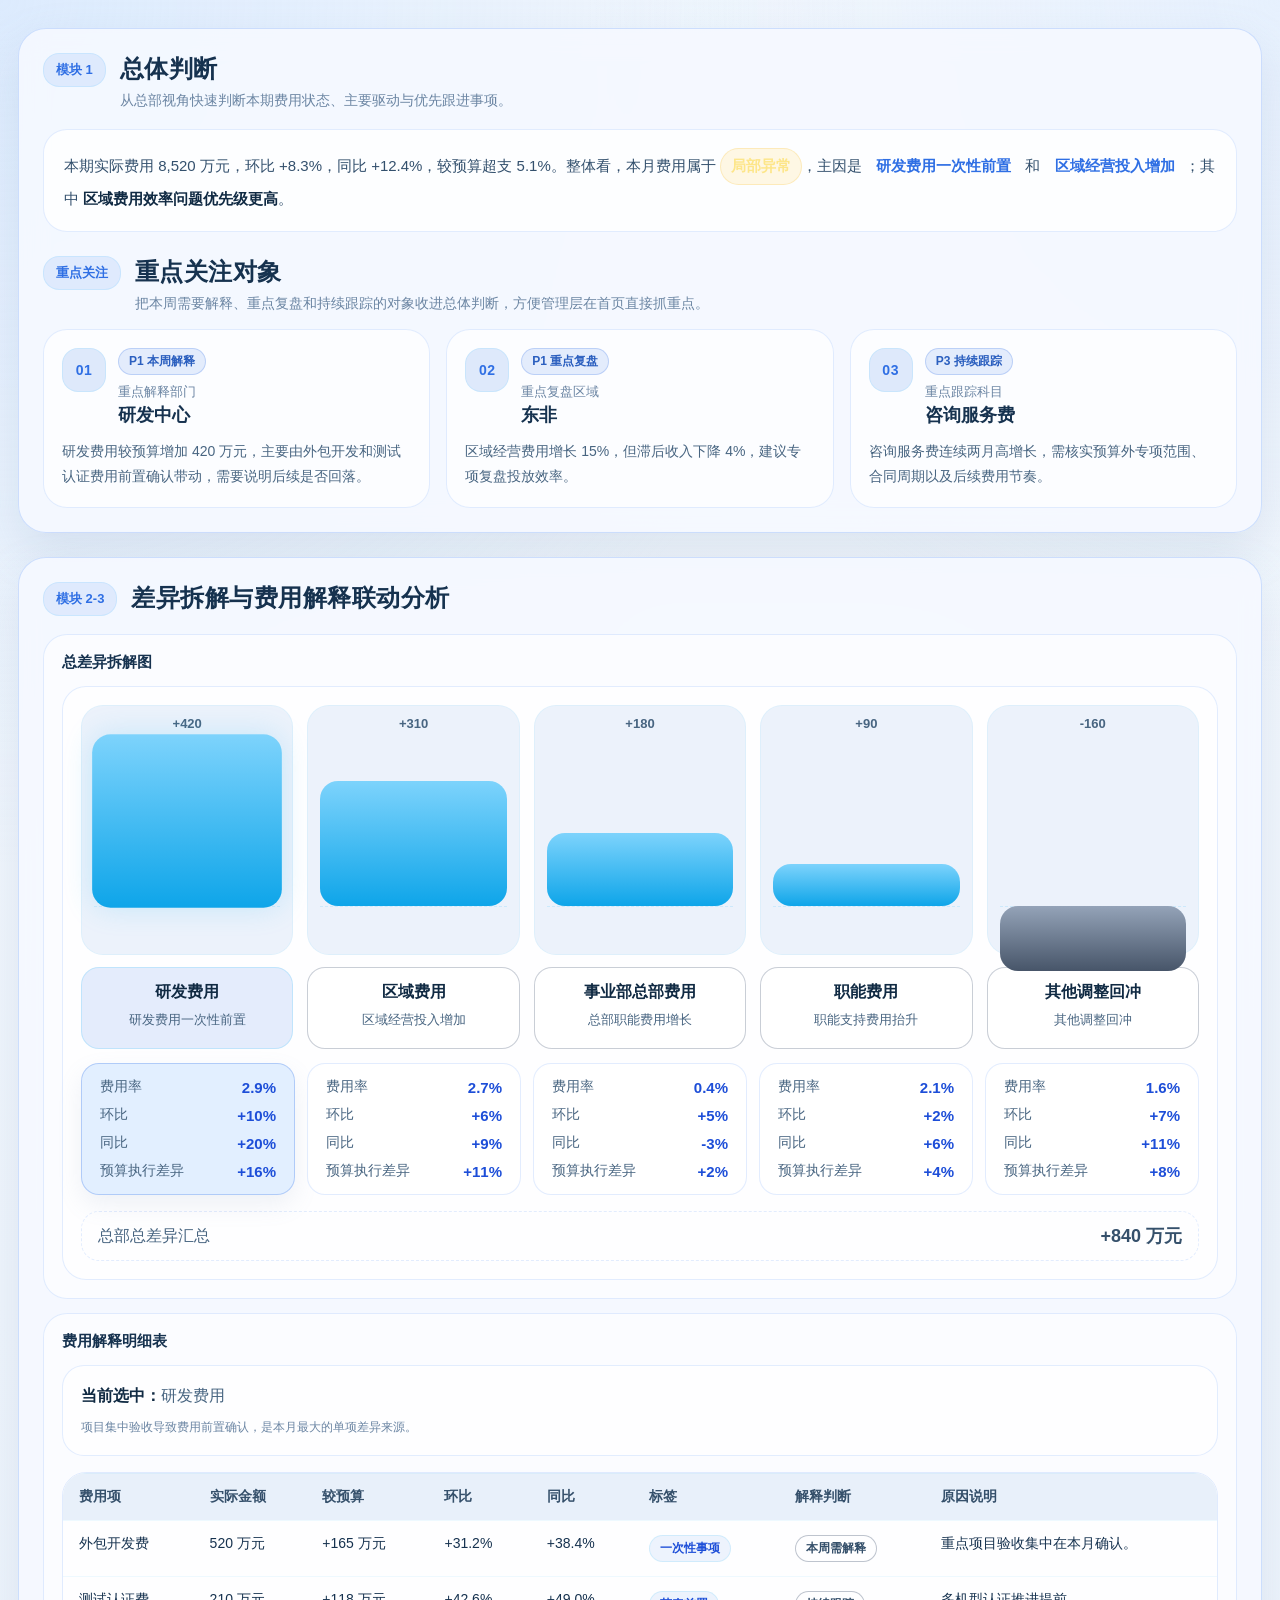
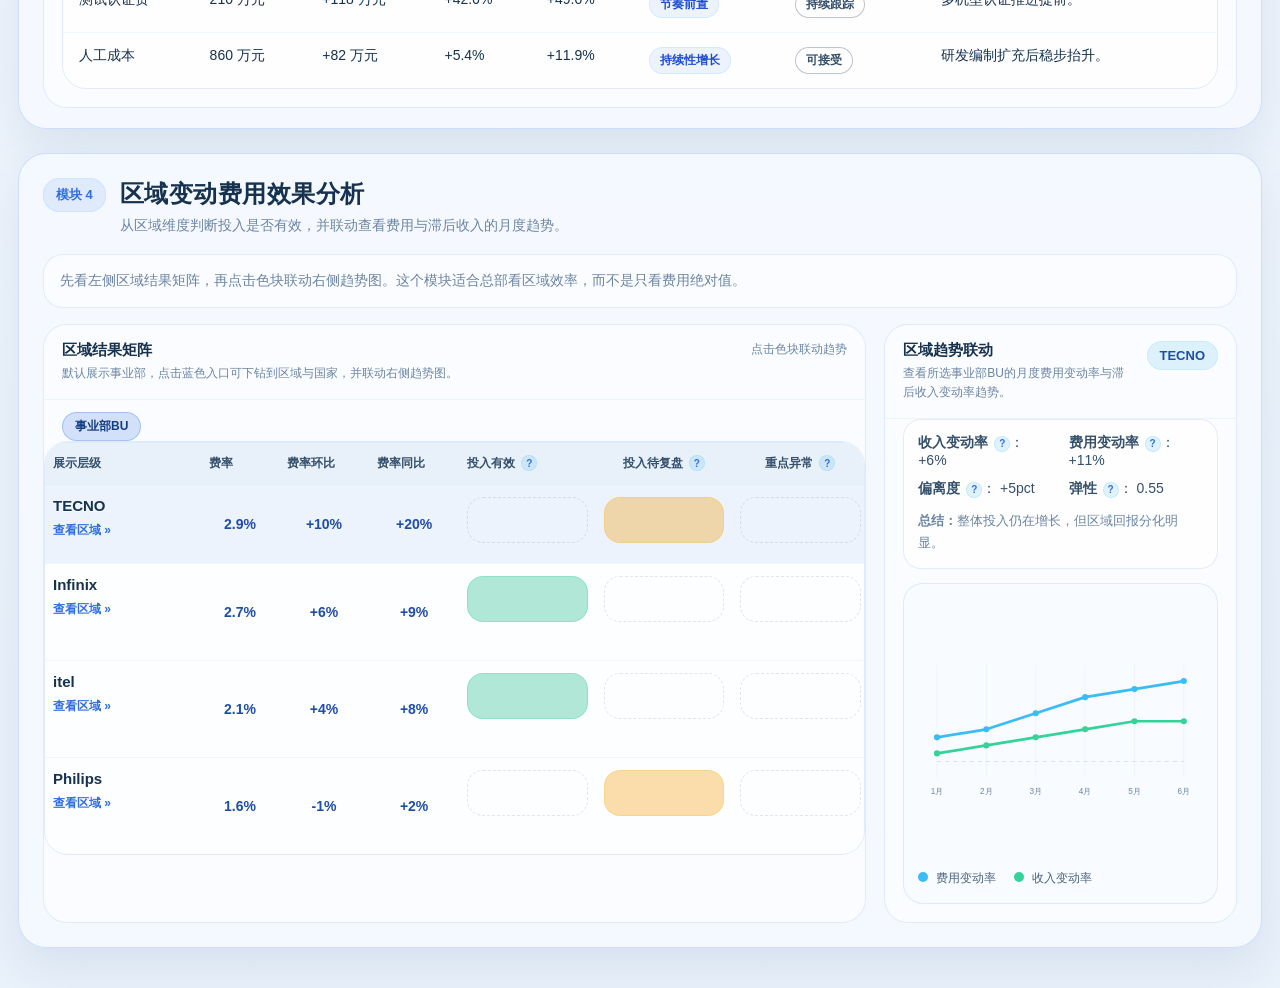
==== commit 33c1b354: "Restore HQ homepage entry" ====
--- a/index.html
+++ b/index.html
@@ -1,1498 +1,13 @@
-<!doctype html>
+<!DOCTYPE html>
 <html lang="zh-CN">
 <head>
-  <meta charset="UTF-8" />
-  <meta name="viewport" content="width=device-width, initial-scale=1.0" />
-  <title>区域费用分析看板</title>
-  <style>
-    :root {
-      --bg: #020a1c;
-      --panel: #06142c;
-      --panel-2: #031128;
-      --line: rgba(255, 255, 255, 0.1);
-      --text: rgba(255, 255, 255, 0.92);
-      --muted: rgba(197, 226, 255, 0.68);
-      --cyan: #67d7ff;
-      --cyan-2: #2ea8ff;
-      --amber: #ffcc67;
-    }
-
-    * { box-sizing: border-box; }
-
-    body {
-      margin: 0;
-      font-family: "Segoe UI", "PingFang SC", "Microsoft YaHei", sans-serif;
-      color: var(--text);
-      background:
-        radial-gradient(circle at top, rgba(20, 77, 173, 0.32), transparent 32%),
-        linear-gradient(180deg, #020914 0%, #041126 100%);
-    }
-
-    .page {
-      min-height: 100vh;
-      padding: 24px;
-    }
-
-    .container {
-      max-width: 1480px;
-      margin: 0 auto;
-      border: 1px solid rgba(255,255,255,0.16);
-      border-radius: 28px;
-      overflow: hidden;
-      background:
-        radial-gradient(circle at top, #0b244f 0%, #04102a 45%, #030818 100%);
-      box-shadow: 0 0 80px rgba(26,143,255,0.08);
-    }
-
-    .header {
-      padding: 24px 32px;
-      border-bottom: 1px solid var(--line);
-      display: flex;
-      justify-content: space-between;
-      gap: 16px;
-      flex-wrap: wrap;
-    }
-
-    .title { font-size: 30px; font-weight: 700; }
-    .subtitle { margin-top: 8px; color: var(--muted); font-size: 14px; }
-
-    .pills { display: flex; gap: 12px; flex-wrap: wrap; }
-    .pill {
-      border: 1px solid rgba(103,215,255,0.22);
-      background: rgba(103,215,255,0.08);
-      color: #e8f9ff;
-      border-radius: 999px;
-      padding: 10px 16px;
-      font-size: 14px;
-    }
-
-    .content { padding: 24px 32px 32px; display: grid; gap: 24px; }
-
-    .section {
-      border: 1px solid rgba(255,255,255,0.16);
-      border-radius: 30px;
-      padding: 24px;
-      background: linear-gradient(180deg, rgba(7,19,46,0.9), rgba(4,11,29,0.92));
-    }
-
-    .section-head {
-      display: flex;
-      gap: 16px;
-      align-items: flex-start;
-      margin-bottom: 20px;
-    }
-
-    .section-tag {
-      margin-top: 4px;
-      border-radius: 999px;
-      padding: 6px 12px;
-      border: 1px solid rgba(103,215,255,0.2);
-      background: rgba(103,215,255,0.08);
-      color: #bff2ff;
-      font-size: 14px;
-      white-space: nowrap;
-    }
-
-    .section-title { font-size: 34px; font-weight: 700; }
-    .section-sub { margin-top: 6px; color: rgba(191,242,255,0.62); font-size: 14px; }
-
-    .judge-box {
-      border: 1px solid rgba(103,215,255,0.1);
-      border-radius: 24px;
-      background: rgba(7,22,47,0.8);
-      padding: 24px;
-      line-height: 1.8;
-      font-size: 22px;
-    }
-
-    .cyan { color: var(--cyan); font-weight: 700; }
-    .amber { color: var(--amber); font-weight: 700; }
-
-    .label-chip {
-      display: inline-block;
-      margin: 0 4px;
-      padding: 2px 8px;
-      border-radius: 10px;
-      background: rgba(255, 204, 103, 0.14);
-      color: var(--amber);
-      font-size: 18px;
-    }
-
-    .grid-3, .grid-4, .grid-6 {
-      display: grid;
-      gap: 16px;
-    }
-
-    .grid-3 { grid-template-columns: repeat(3, minmax(0, 1fr)); }
-    .grid-4 { grid-template-columns: repeat(4, minmax(0, 1fr)); }
-    .grid-6 { grid-template-columns: repeat(6, minmax(0, 1fr)); }
-
-    .action-card, .metric-card, .panel {
-      border-radius: 24px;
-      border: 1px solid rgba(103,215,255,0.1);
-      background: rgba(6,20,44,0.85);
-      padding: 20px;
-    }
-
-    .focus-grid {
-      display: grid;
-      grid-template-columns: repeat(3, minmax(0, 1fr));
-      gap: 20px;
-      margin-top: 20px;
-    }
-
-    .focus-header {
-      display: flex;
-      align-items: flex-start;
-      gap: 18px;
-      margin-top: 18px;
-      margin-bottom: 8px;
-    }
-
-    .focus-badge {
-      border-radius: 999px;
-      padding: 10px 18px;
-      border: 1px solid rgba(103,215,255,0.18);
-      background: rgba(103,215,255,0.1);
-      color: #7fc8ff;
-      font-size: 15px;
-      font-weight: 700;
-      white-space: nowrap;
-      box-shadow: inset 0 1px 0 rgba(255,255,255,0.06);
-    }
-
-    .focus-title {
-      font-size: 22px;
-      font-weight: 700;
-      color: rgba(255,255,255,0.95);
-      line-height: 1.2;
-    }
-
-    .focus-subtitle {
-      margin-top: 8px;
-      color: rgba(191,242,255,0.62);
-      font-size: 15px;
-      line-height: 1.7;
-    }
-
-    .action-card {
-      min-height: 312px;
-      padding: 24px 26px;
-      border-radius: 32px;
-      background:
-        radial-gradient(circle at top left, rgba(15, 42, 86, 0.28), transparent 42%),
-        linear-gradient(180deg, rgba(5, 20, 46, 0.98), rgba(4, 16, 38, 0.98));
-      display: flex;
-      flex-direction: column;
-    }
-
-    .action-title {
-      font-size: 22px;
-      font-weight: 700;
-      margin-bottom: 18px;
-      color: rgba(255,255,255,0.96);
-    }
-
-    .action-list {
-      display: grid;
-      gap: 14px;
-      flex: 1;
-    }
-
-    .action-item {
-      border-radius: 22px;
-      border: 1px solid rgba(255,255,255,0.07);
-      background:
-        linear-gradient(180deg, rgba(5, 22, 50, 0.92), rgba(4, 17, 39, 0.96));
-      padding: 18px 18px;
-      color: rgba(255,255,255,0.78);
-      line-height: 1.75;
-      font-size: 14px;
-      display: flex;
-      align-items: flex-start;
-    }
-
-    .tabs { display: flex; gap: 10px; flex-wrap: wrap; }
-    .tab {
-      border-radius: 999px;
-      padding: 10px 16px;
-      border: 1px solid rgba(255,255,255,0.1);
-      background: rgba(255,255,255,0.04);
-      color: rgba(255,255,255,0.72);
-      cursor: pointer;
-    }
-    .tab.active {
-      background: var(--cyan);
-      color: #041126;
-      border-color: transparent;
-      font-weight: 700;
-    }
-
-    .panel { padding: 20px 24px; }
-
-    .metric-card {
-      cursor: pointer;
-      transition: 0.2s ease;
-      background: #031128;
-    }
-
-    .metric-card.active {
-      border-color: rgba(103,215,255,0.45);
-      background: rgba(103,215,255,0.08);
-      box-shadow: 0 0 24px rgba(56,189,248,0.18);
-    }
-
-    .metric-top {
-      text-align: center;
-      font-size: 30px;
-      font-weight: 700;
-      color: rgba(255,255,255,0.9);
-    }
-
-    .bar-wrap {
-      margin-top: 16px;
-      height: 150px;
-      border-radius: 20px;
-      background: #021028;
-      display: flex;
-      align-items: flex-end;
-      justify-content: center;
-      padding: 24px 16px 16px;
-    }
-
-    .bar {
-      width: 100%;
-      border-radius: 18px;
-      border: 1px solid rgba(191,242,255,0.18);
-      background: linear-gradient(180deg, #7dd3fc, #0ea5e9);
-    }
-
-    .metric-name {
-      margin-top: 16px;
-      padding: 12px 16px;
-      border-radius: 999px;
-      text-align: center;
-      border: 1px solid rgba(103,215,255,0.15);
-      background: rgba(103,215,255,0.06);
-      color: rgba(232,249,255,0.92);
-    }
-
-    .metric-list {
-      margin-top: 16px;
-      display: grid;
-      gap: 10px;
-      font-size: 14px;
-      color: rgba(255,255,255,0.72);
-    }
-
-    .metric-row {
-      display: flex;
-      justify-content: space-between;
-      gap: 12px;
-    }
-
-    .summary {
-      display: flex;
-      justify-content: space-between;
-      align-items: center;
-      gap: 16px;
-      margin-top: 16px;
-      border-radius: 18px;
-      border: 1px solid rgba(103,215,255,0.1);
-      background: #031128;
-      padding: 16px 20px;
-      font-size: 18px;
-    }
-
-    .summary strong { color: var(--cyan); }
-
-    .status-bar {
-      border-radius: 999px;
-      border: 1px solid rgba(103,215,255,0.2);
-      background: rgba(103,215,255,0.1);
-      color: #d4f7ff;
-      padding: 10px 16px;
-      font-size: 14px;
-    }
-
-    .toolbar {
-      display: flex;
-      justify-content: space-between;
-      align-items: center;
-      gap: 16px;
-      flex-wrap: wrap;
-      margin-bottom: 16px;
-    }
-
-    table {
-      width: 100%;
-      border-collapse: collapse;
-      overflow: hidden;
-      border-radius: 22px;
-      border: 1px solid rgba(255,255,255,0.08);
-      background: #03142f;
-    }
-
-    th, td {
-      padding: 16px;
-      border-bottom: 1px solid rgba(255,255,255,0.06);
-      text-align: left;
-      vertical-align: top;
-      font-size: 14px;
-    }
-
-    th {
-      background: #08224a;
-      color: rgba(226, 240, 255, 0.92);
-      font-size: 15px;
-    }
-
-    td { color: rgba(255,255,255,0.86); }
-    td.muted { color: rgba(255,255,255,0.7); }
-    td.strong, .strong { color: var(--cyan); font-weight: 700; }
-
-    .trace-link { color: #7db7ff; text-decoration: underline; }
-
-    .module4-head {
-      display: flex;
-      justify-content: space-between;
-      align-items: center;
-      gap: 16px;
-      flex-wrap: wrap;
-      margin-bottom: 18px;
-    }
-
-    .crumbs {
-      display: flex;
-      align-items: center;
-      gap: 10px;
-      flex-wrap: wrap;
-    }
-
-    .crumb {
-      border-radius: 999px;
-      padding: 8px 14px;
-      border: 1px solid rgba(103,215,255,0.16);
-      background: rgba(103,215,255,0.08);
-      color: #d8f7ff;
-      font-size: 14px;
-    }
-
-    .crumb.dim {
-      color: rgba(216,247,255,0.72);
-      background: rgba(255,255,255,0.04);
-      border-color: rgba(255,255,255,0.08);
-      cursor: pointer;
-    }
-
-    .hint-text {
-      color: rgba(191,242,255,0.6);
-      font-size: 14px;
-    }
-
-    .country-table td:first-child strong,
-    .detail-table td:first-child strong {
-      color: #eaf8ff;
-    }
-
-    .country-name {
-      font-size: 15px;
-      font-weight: 700;
-      color: #eef8ff;
-      margin-bottom: 2px;
-      line-height: 1.25;
-    }
-
-    .country-level {
-      color: rgba(191,242,255,0.58);
-      font-size: 12px;
-      line-height: 1.2;
-    }
-
-    .rate-big {
-      color: #79d3ff;
-      font-size: 18px;
-      font-weight: 700;
-    }
-
-    .status-cell {
-      min-width: 160px;
-    }
-
-    .status-pill {
-      width: 100%;
-      min-height: 42px;
-      border-radius: 18px;
-      border: 1px dashed rgba(255,255,255,0.08);
-      background: rgba(255,255,255,0.03);
-      display: flex;
-      align-items: center;
-      justify-content: center;
-      padding: 8px 14px;
-      color: rgba(255,255,255,0.3);
-      font-size: 13px;
-    }
-
-    .status-pill.active {
-      border-style: solid;
-      color: #081523;
-      font-weight: 700;
-    }
-
-    .status-pill.good { background: rgba(52, 211, 153, 0.9); border-color: rgba(52, 211, 153, 0.9); }
-    .status-pill.review { background: rgba(255, 211, 128, 0.95); border-color: rgba(255, 211, 128, 0.95); }
-    .status-pill.bad { background: rgba(255, 168, 186, 0.95); border-color: rgba(255, 168, 186, 0.95); }
-
-    .drill-btn, .back-btn {
-      border-radius: 999px;
-      padding: 10px 16px;
-      border: 1px solid rgba(103,215,255,0.18);
-      background: rgba(103,215,255,0.08);
-      color: #d8f7ff;
-      font-size: 14px;
-      cursor: pointer;
-    }
-
-    .drill-btn:hover, .back-btn:hover, .crumb.dim:hover {
-      border-color: rgba(103,215,255,0.3);
-      background: rgba(103,215,255,0.12);
-    }
-
-    .detail-summary {
-      display: grid;
-      grid-template-columns: repeat(4, minmax(0, 1fr));
-      gap: 14px;
-      margin-bottom: 18px;
-    }
-
-    .detail-card {
-      border-radius: 22px;
-      border: 1px solid rgba(103,215,255,0.1);
-      background: linear-gradient(180deg, rgba(5, 20, 46, 0.98), rgba(4, 16, 38, 0.98));
-      padding: 16px 18px;
-    }
-
-    .detail-label {
-      color: rgba(191,242,255,0.58);
-      font-size: 13px;
-      margin-bottom: 8px;
-    }
-
-    .detail-value {
-      color: #eef9ff;
-      font-size: 24px;
-      font-weight: 700;
-    }
-
-    .detail-note {
-      margin-top: 16px;
-      margin-bottom: 18px;
-      border-radius: 22px;
-      border: 1px solid rgba(103,215,255,0.1);
-      background: rgba(5, 20, 46, 0.74);
-      padding: 18px 20px;
-      color: rgba(255,255,255,0.76);
-      line-height: 1.8;
-    }
-
-    .effect-layout {
-      display: grid;
-      grid-template-columns: minmax(0, 1.9fr) minmax(320px, 0.9fr);
-      gap: 20px;
-      align-items: start;
-    }
-
-    .trend-side {
-      border-radius: 26px;
-      border: 1px solid rgba(103,215,255,0.1);
-      background: linear-gradient(180deg, rgba(5, 20, 46, 0.98), rgba(4, 16, 38, 0.98));
-      padding: 18px;
-    }
-
-    .trend-badge {
-      display: inline-flex;
-      align-items: center;
-      gap: 8px;
-      border-radius: 999px;
-      padding: 8px 14px;
-      border: 1px solid rgba(103,215,255,0.16);
-      background: rgba(103,215,255,0.08);
-      color: #d8f7ff;
-      font-size: 14px;
-      margin-bottom: 16px;
-    }
-
-    .metric-pairs {
-      display: grid;
-      grid-template-columns: repeat(2, minmax(0, 1fr));
-      gap: 14px 20px;
-      margin-bottom: 16px;
-    }
-
-    .metric-pair {
-      display: flex;
-      align-items: center;
-      gap: 8px;
-      color: rgba(191,242,255,0.7);
-      font-size: 14px;
-    }
-
-    .metric-pair strong {
-      color: #eaf8ff;
-      font-size: 15px;
-    }
-
-    .metric-pair span:last-child {
-      color: #79d3ff;
-      font-size: 16px;
-      font-weight: 700;
-    }
-
-    .tip-dot {
-      width: 18px;
-      height: 18px;
-      border-radius: 999px;
-      display: inline-flex;
-      align-items: center;
-      justify-content: center;
-      background: rgba(103,215,255,0.14);
-      color: #7dd3fc;
-      font-size: 12px;
-      border: 1px solid rgba(103,215,255,0.16);
-    }
-
-    .trend-summary {
-      margin-bottom: 18px;
-      color: rgba(255,255,255,0.76);
-      line-height: 1.8;
-    }
-
-    .trend-summary strong {
-      color: #eaf8ff;
-    }
-
-    .chart-card {
-      border-radius: 22px;
-      border: 1px solid rgba(103,215,255,0.08);
-      background: rgba(255,255,255,0.03);
-      padding: 14px 12px 10px;
-    }
-
-    .chart-legend {
-      display: flex;
-      gap: 18px;
-      flex-wrap: wrap;
-      margin-top: 10px;
-      color: rgba(191,242,255,0.68);
-      font-size: 13px;
-    }
-
-    .legend-item {
-      display: inline-flex;
-      align-items: center;
-      gap: 8px;
-    }
-
-    .legend-line {
-      width: 16px;
-      height: 4px;
-      border-radius: 999px;
-    }
-
-    .drill-link-inline {
-      margin-top: 8px;
-      display: inline-flex;
-      align-items: center;
-      gap: 6px;
-      color: #7db7ff;
-      font-size: 12px;
-      font-weight: 700;
-      cursor: pointer;
-      text-decoration: none;
-    }
-
-    .merged-product {
-      font-size: 15px;
-      font-weight: 700;
-      color: #eef8ff;
-      line-height: 1.35;
-    }
-
-    @media (max-width: 1200px) {
-      .grid-6 { grid-template-columns: repeat(3, minmax(0, 1fr)); }
-      .grid-4 { grid-template-columns: repeat(2, minmax(0, 1fr)); }
-      .focus-grid { grid-template-columns: 1fr; }
-      .detail-summary { grid-template-columns: repeat(2, minmax(0, 1fr)); }
-      .effect-layout { grid-template-columns: 1fr; }
-    }
-
-    @media (max-width: 900px) {
-      .grid-3, .grid-4, .grid-6 { grid-template-columns: 1fr; }
-      .page { padding: 14px; }
-      .header, .content { padding-left: 16px; padding-right: 16px; }
-      .section-title { font-size: 26px; }
-      .judge-box { font-size: 18px; }
-      .table-wrap { overflow-x: auto; }
-      table { min-width: 980px; }
-      .detail-summary { grid-template-columns: 1fr; }
-      .metric-pairs { grid-template-columns: 1fr; }
-    }
-  </style>
+  <meta charset="UTF-8">
+  <meta name="viewport" content="width=device-width, initial-scale=1.0">
+  <title>费用看板</title>
+  <link rel="stylesheet" href="./styles.css">
 </head>
 <body>
-  <div class="page">
-    <div class="container">
-      <div class="header">
-        <div>
-          <div class="title">区域费用分析看板</div>
-          <div class="subtitle">参照总部风格，区域视角按预算差异拆解费用异常并解释原因</div>
-        </div>
-        <div class="pills">
-          <div class="pill">区域：西非一区</div>
-          <div class="pill">利润中心：Nigeria-TECNO</div>
-          <div class="pill">期间：2026-03</div>
-        </div>
-      </div>
-
-      <div class="content">
-        <section class="section">
-          <div class="section-head">
-            <div class="section-tag">模块1</div>
-            <div>
-              <div class="section-title">区域判断</div>
-            </div>
-          </div>
-          <div class="judge-box">
-            本期实际费用 <span class="cyan">8,520万元</span>，环比 <span class="cyan">+6.3%</span>，同比
-            <span class="cyan">+12.4%</span>，较预算超支 <span class="amber">+5.1%</span>。整体看，本月费用属于
-            <span class="label-chip">局部异常</span>，主因来自 <span class="cyan">平台职能分摊增加</span>，
-            需优先解释承接变化并同步补充本地市场投入动作。
-          </div>
-          <div class="focus-header">
-            <div class="focus-badge">重点关注</div>
-            <div>
-              <div class="focus-title">重点关注对象</div>
-              <div class="focus-subtitle">把本周需要解释、重点复盘和持续跟踪的对象收进总体判断，方便管理层在首页直接抓重点。</div>
-            </div>
-          </div>
-
-          <div class="focus-grid">
-            <div class="action-card">
-              <div class="action-title">优先处理</div>
-              <div class="action-list">
-                <div class="action-item">平台职能分摊增加是本期主因，先向总部确认分摊范围及基数变化。</div>
-                <div class="action-item">市场费用和其他变动费用超预算，需要同步补充对应业务动作说明。</div>
-              </div>
-            </div>
-            <div class="action-card">
-              <div class="action-title">需要解释</div>
-              <div class="action-list">
-                <div class="action-item">售后费用增幅高于预算节奏，需要确认是否存在一次性项目。</div>
-                <div class="action-item">区域汇兑波动对整体影响有限，但需说明是否为阶段性影响。</div>
-              </div>
-            </div>
-            <div class="action-card">
-              <div class="action-title">持续跟踪</div>
-              <div class="action-list">
-                <div class="action-item">人工成本和其他固定费用整体稳定，观察后续是否持续抬升。</div>
-                <div class="action-item">总部调整项保持关注，避免下月再次集中确认。</div>
-              </div>
-            </div>
-          </div>
-        </section>
-
-        <section class="section">
-          <div class="section-head">
-            <div class="section-tag">模块2-3</div>
-            <div>
-              <div class="section-title">总差异拆解与费用解释</div>
-              <div class="section-sub">模块3是对模块2的明细解释，两者联动展示在同一个分析模块中</div>
-            </div>
-          </div>
-          <div class="panel">
-            <div class="tabs" id="diffTabs"></div>
-            <div id="metricCards" style="margin-top:16px"></div>
-            <div class="summary">
-              <span>区域费用总预算差异</span>
-              <strong>+630万元</strong>
-            </div>
-
-            <div style="height:20px"></div>
-
-            <div class="toolbar">
-              <div class="tabs" id="viewTabs"></div>
-              <div class="status-bar" id="statusBar"></div>
-            </div>
-            <div class="table-wrap" id="tableWrap"></div>
-          </div>
-        </section>
-
-        <section class="section">
-          <div class="section-head">
-            <div class="section-tag">模块4</div>
-            <div>
-              <div class="section-title">区域变动费用效果分析</div>
-              <div class="section-sub">区域变动费用包含市场费用、区域汇兑、其他变动费用</div>
-            </div>
-          </div>
-          <div class="panel" id="effectAnalysisWrap"></div>
-        </section>
-      </div>
-    </div>
-  </div>
-
-  <script>
-    const state = {
-      diffView: "project",
-      activeProject: "市场费用",
-      activeSource: "platform",
-      viewMode: "view1",
-      effectView: "country",
-      effectCountry: "kenya",
-      effectProduct: "kenya-camon-50"
-    };
-
-    const projectCards = [
-      { key: "variable", label: "其他变动费用", feeRate: "2.9%", yoy: "+20%", mom: "+10%", budgetDiff: "+16%", value: 210 },
-      { key: "fixed", label: "其他固定费用", feeRate: "2.7%", yoy: "+9%", mom: "+6%", budgetDiff: "+11%", value: 160 },
-      { key: "fx", label: "区域汇兑", feeRate: "0.4%", yoy: "-3%", mom: "+5%", budgetDiff: "+2%", value: 35 },
-      { key: "labor", label: "人工成本", feeRate: "2.1%", yoy: "+6%", mom: "+2%", budgetDiff: "+4%", value: 90 },
-      { key: "market", label: "市场费用", feeRate: "3.8%", yoy: "+24%", mom: "+13%", budgetDiff: "+19%", value: 280 },
-      { key: "after_sales", label: "售后费用", feeRate: "1.6%", yoy: "+11%", mom: "+7%", budgetDiff: "+8%", value: 120 }
-    ];
-
-    const sourceCards = [
-      { key: "self", label: "自己发生", value: 180, share: "42%", yoy: "+8.6%", mom: "+4.1%", budgetDiff: "+12%" },
-      { key: "bu", label: "事业部职能分摊", value: 260, share: "21%", yoy: "+15.2%", mom: "+8.4%", budgetDiff: "+9%" },
-      { key: "platform", label: "平台职能分摊", value: 420, share: "28%", yoy: "+21.3%", mom: "+12.4%", budgetDiff: "+19%" },
-      { key: "hq", label: "总部调整", value: 90, share: "9%", yoy: "+9.8%", mom: "+5.2%", budgetDiff: "+7%" }
-    ];
-
-    const marketCategoryViewRows = [
-      ["PR", "320", "9%", "+6%", "+10%", "+4%", "主要为新品传播与媒体发布会投入，预算内小幅增加。"],
-      ["传统媒介采购", "410", "12%", "+8%", "+13%", "+5%", "线下媒体投放增加，主要承接阶段性品牌曝光活动。"],
-      ["零售", "960", "28%", "+15%", "+20%", "+9%", "终端活动费、促销物料费增加，和本月终端推广节奏基本匹配。"],
-      ["内容制作", "260", "8%", "+5%", "+7%", "+3%", "新品物料与社媒内容制作增加，整体波动可控。"],
-      ["数字媒介采购", "540", "16%", "+11%", "+16%", "+6%", "社媒广告与线上投流同步加大，主要服务新品拉新。"],
-      ["数字平台建设", "180", "5%", "+3%", "+5%", "+2%", "平台维护与功能迭代投入稳定，无明显异常。"],
-      ["数字营销活动", "470", "14%", "+9%", "+12%", "+5%", "线上话题活动与直播推广投入增加，和流量目标匹配。"],
-      ["线下路演活动", "300", "8%", "+4%", "+6%", "+3%", "区域巡展与门店活动恢复，投入相对平稳。"]
-    ];
-
-    const projectSourceRows = {
-      "市场费用": [
-        ["市场费用", "自己发生", "620", "+12%", "+18%", "+9%", "市场推广费", "终端活动费 / 物料费", "凭证显示主要为终端路演与促销物料投放，结合业务动作看基本匹配。"],
-        ["市场费用", "事业部职能分摊", "760", "+9%", "+14%", "+8%", "事业部职能承接", "品牌协同 / 区域支持", "凭证显示事业部品牌协同和区域支持承接增加，需补充承接范围变化。"],
-        ["市场费用", "平台职能分摊", "980", "+19%", "+24%", "+13%", "平台市场投入", "品牌活动 / 区域推广", "凭证汇总显示主要为事业部区域平台品牌活动分摊，是本期预算差异主因。"],
-        ["市场费用", "总部调整", "290", "+7%", "+10%", "+4%", "总部专项投放", "专项活动 / 品牌投放", "凭证显示总部专项活动在本月集中确认，属于节奏性下达。"]
-      ],
-      "其他固定费用": [
-        ["其他固定费用", "自己发生", "330", "-3%", "+5%", "+2%", "办公运营费", "办公租赁 / 水电物业", "凭证集中在房租、水电及物业保障，属于日常经营保障，整体稳定。"],
-        ["其他固定费用", "事业部职能分摊", "410", "+6%", "+8%", "+4%", "事业部行政承接", "管理支持 / 办公保障", "凭证集中为事业部行政支持与办公承接，需解释服务范围变化。"],
-        ["其他固定费用", "平台职能分摊", "540", "+11%", "+9%", "+6%", "平台行政承接", "行政支持 / 办公保障", "凭证主要归集为区部平台行政与办公承接，需解释承接范围变化。"],
-        ["其他固定费用", "总部调整", "210", "+4%", "+6%", "+3%", "总部统一保障", "系统服务 / 后台支持", "凭证集中为总部统一保障类费用，整体波动较平稳。"]
-      ],
-      "区域汇兑": [
-        ["区域汇兑", "自己发生", "35", "+2%", "-3%", "+5%", "汇兑损益", "结算汇率波动", "凭证显示结算汇率波动带来阶段性影响，对整体预算差异贡献有限。"],
-        ["区域汇兑", "事业部职能分摊", "12", "+1%", "+2%", "+1%", "汇率补差", "内部结算补差", "事业部内部结算补差影响较小，属于正常波动。"],
-        ["区域汇兑", "平台职能分摊", "8", "+1%", "+1%", "+1%", "平台补差", "汇率支持分摊", "平台侧汇率补差金额较小，对整体影响有限。"],
-        ["区域汇兑", "总部调整", "5", "0%", "+1%", "0%", "总部调整", "汇率口径修正", "总部口径修正对本期影响较小。"]
-      ],
-      "人工成本": [
-        ["人工成本", "自己发生", "420", "+3%", "+5%", "+2%", "薪酬福利", "工资 / 津贴 / 奖金", "凭证显示薪酬福利平稳发生，与人员规模变化基本匹配。"],
-        ["人工成本", "事业部职能分摊", "180", "+2%", "+4%", "+2%", "共享人员支持", "后台支持 / 共享服务", "事业部共享人员支持平稳承接，无明显异常。"],
-        ["人工成本", "平台职能分摊", "220", "+4%", "+6%", "+3%", "平台支持人员", "平台后台支持", "平台支持人员承接小幅提升，整体仍属可接受范围。"],
-        ["人工成本", "总部调整", "55", "+1%", "+2%", "+1%", "总部调账", "人工成本口径修正", "总部人工成本口径修正，对整体影响较小。"]
-      ],
-      "售后费用": [
-        ["售后费用", "自己发生", "160", "+4%", "+7%", "+3%", "售后服务费", "维修 / 备件 / 补贴", "凭证显示售后服务费平稳抬升，需结合售后项目节奏说明。"],
-        ["售后费用", "事业部职能分摊", "220", "+7%", "+10%", "+5%", "事业部售后承接", "维修支持 / 服务补贴", "凭证显示售后支持项目承接增加，属节奏性抬升。"],
-        ["售后费用", "平台职能分摊", "180", "+6%", "+9%", "+4%", "平台售后支持", "区域售后协同", "平台售后协同增加，需说明服务范围及阶段性原因。"],
-        ["售后费用", "总部调整", "95", "+5%", "+8%", "+4%", "总部专项售后", "专项维修 / 售后支持", "凭证显示总部售后专项在本月集中确认。"]
-      ],
-      "其他变动费用": [
-        ["其他变动费用", "自己发生", "470", "+8%", "+11%", "+6%", "渠道支持费", "促销支持 / 渠道返投", "凭证摘要反映阶段性渠道支持增加，需结合项目节奏进一步说明。"],
-        ["其他变动费用", "事业部职能分摊", "280", "+9%", "+12%", "+7%", "事业部专项支持", "渠道激励 / 项目补贴", "事业部专项支持增加，建议结合项目节奏进一步解释。"],
-        ["其他变动费用", "平台职能分摊", "660", "+16%", "+20%", "+10%", "平台专项支持", "渠道激励 / 动销支持", "凭证显示阶段性资源倾斜带动平台专项支持抬升，建议结合平台项目节奏说明。"],
-        ["其他变动费用", "总部调整", "260", "+9%", "+12%", "+5%", "售后专项项目", "专项维修 / 售后支持", "凭证摘要显示售后专项项目下达，需补充项目背景后说明。"]
-      ]
-    };
-
-    const effectCountryRows = [
-      {
-        key: "kenya",
-        name: "肯尼亚",
-        level: "国家",
-        feeRate: "3.8%",
-        mom: "+14%",
-        yoy: "+19%",
-        status: "重点异常",
-        description: "渠道投放增加后销量未见改善，需要优先复盘。",
-        revenueRate: "+6%",
-        spendRate: "+11%",
-        deviation: "+5pct",
-        elasticity: "0.55",
-        summary: "整体投入仍在增长，但区域回报分化明显。",
-        spendSeries: [2, 3, 5, 7, 8, 9],
-        revenueSeries: [1, 2, 3, 4, 4, 4]
-      },
-      {
-        key: "ethiopia",
-        name: "埃塞俄比亚",
-        level: "国家",
-        feeRate: "2.7%",
-        mom: "+7%",
-        yoy: "+11%",
-        status: "投入待复盘",
-        description: "投入强度上升，但回报释放偏慢。",
-        revenueRate: "+4%",
-        spendRate: "+8%",
-        deviation: "+4pct",
-        elasticity: "0.50",
-        summary: "投入仍在增加，但收入释放速度偏慢。",
-        spendSeries: [1, 2, 3, 5, 6, 7],
-        revenueSeries: [1, 1, 2, 2, 3, 4]
-      },
-      {
-        key: "ghana",
-        name: "加纳",
-        level: "国家",
-        feeRate: "1.9%",
-        mom: "-3%",
-        yoy: "+4%",
-        status: "投入有效",
-        description: "费用收缩后收入仍保持增长，投放效率改善。",
-        revenueRate: "+8%",
-        spendRate: "-6%",
-        deviation: "-14pct",
-        elasticity: "-1.33",
-        summary: "费用收缩后收入仍保持增长，投放效率改善。",
-        spendSeries: [4, 3, 2, 1, 0, -1],
-        revenueSeries: [2, 3, 4, 6, 7, 8]
-      }
-    ];
-
-    const effectCountryDetails = {
-      kenya: {
-        country: "肯尼亚",
-        summary: [
-          ["国家费率", "3.8%"],
-          ["费率环比", "+14%"],
-          ["费率同比", "+19%"],
-          ["状态判断", "重点异常"]
-        ],
-        trend: {
-          revenueRate: "+6%",
-          spendRate: "+11%",
-          deviation: "+5pct",
-          elasticity: "0.55",
-          summary: "整体投入仍在增长，但区域回报分化明显。",
-          spendSeries: [2, 3, 5, 7, 8, 9],
-          revenueSeries: [1, 2, 3, 4, 4, 4]
-        },
-        note: "肯尼亚本期渠道和零售投放增加较快，但销量与收入改善不明显，因此需要继续下钻到产品代，判断问题是集中在单一机型还是整体投放结构失衡。",
-        products: [
-          {
-            key: "kenya-camon-50",
-            country: "肯尼亚",
-            product: "CAMON 50",
-            status: "重点异常",
-            sources: [
-              ["公共费用分摊", "110", "31%"],
-              ["直接费用", "180", "42%"]
-            ],
-            trend: {
-              revenueRate: "+3%",
-              spendRate: "+17%",
-              deviation: "+14pct",
-              elasticity: "0.18",
-              summary: "CAMON 50 投入增长明显快于收入改善，是肯尼亚异常的主要集中产品代。",
-              spendSeries: [2, 4, 7, 9, 10, 11],
-              revenueSeries: [1, 1, 2, 3, 3, 3]
-            }
-          },
-          {
-            key: "kenya-camon-40",
-            country: "肯尼亚",
-            product: "CAMON 40",
-            status: "投入有效",
-            sources: [
-              ["公共费用分摊", "95", "16%"]
-            ],
-            trend: {
-              revenueRate: "+8%",
-              spendRate: "+5%",
-              deviation: "-3pct",
-              elasticity: "1.60",
-              summary: "CAMON 40 投放与收入改善基本匹配，属于肯尼亚市场中相对健康的产品代。",
-              spendSeries: [1, 2, 3, 4, 4, 5],
-              revenueSeries: [1, 2, 3, 4, 5, 6]
-            }
-          },
-          {
-            key: "kenya-spark-30c",
-            country: "肯尼亚",
-            product: "SPARK 30C",
-            status: "投入待复盘",
-            sources: [
-              ["直接费用", "82", "11%"]
-            ],
-            trend: {
-              revenueRate: "+2%",
-              spendRate: "+7%",
-              deviation: "+5pct",
-              elasticity: "0.29",
-              summary: "SPARK 30C 当前投入增加后回报释放较慢，需要继续跟踪后续转化。",
-              spendSeries: [1, 2, 2, 3, 4, 5],
-              revenueSeries: [1, 1, 1, 2, 2, 2]
-            }
-          }
-        ]
-      },
-      ethiopia: {
-        country: "埃塞俄比亚",
-        summary: [
-          ["国家费率", "2.7%"],
-          ["费率环比", "+7%"],
-          ["费率同比", "+11%"],
-          ["状态判断", "投入待复盘"]
-        ],
-        trend: {
-          revenueRate: "+4%",
-          spendRate: "+8%",
-          deviation: "+4pct",
-          elasticity: "0.50",
-          summary: "投入仍在增加，但收入释放速度偏慢。",
-          spendSeries: [1, 2, 3, 5, 6, 7],
-          revenueSeries: [1, 1, 2, 2, 3, 4]
-        },
-        note: "埃塞俄比亚整体投入节奏比收入改善更快，当前没有出现明显异常机型，但需要聚焦核心产品代看后续投放回报是否释放。",
-        products: [
-          {
-            key: "ethiopia-camon-50",
-            country: "埃塞俄比亚",
-            product: "CAMON 50",
-            status: "投入待复盘",
-            sources: [
-              ["公共费用分摊", "88", "28%"],
-              ["直接费用", "124", "34%"]
-            ],
-            trend: {
-              revenueRate: "+4%",
-              spendRate: "+10%",
-              deviation: "+6pct",
-              elasticity: "0.40",
-              summary: "CAMON 50 是埃塞俄比亚投放规模最大的产品代，但回报释放速度慢于预期。",
-              spendSeries: [1, 2, 4, 5, 6, 7],
-              revenueSeries: [1, 1, 2, 2, 3, 4]
-            }
-          },
-          {
-            key: "ethiopia-pop-8",
-            country: "埃塞俄比亚",
-            product: "POP 8",
-            status: "投入有效",
-            sources: [
-              ["公共费用分摊", "54", "18%"]
-            ],
-            trend: {
-              revenueRate: "+7%",
-              spendRate: "+5%",
-              deviation: "-2pct",
-              elasticity: "1.40",
-              summary: "POP 8 投入增加后收入同步改善，是当前表现较好的产品代。",
-              spendSeries: [1, 1, 2, 3, 4, 5],
-              revenueSeries: [1, 2, 3, 4, 5, 6]
-            }
-          },
-          {
-            key: "ethiopia-spark-go",
-            country: "埃塞俄比亚",
-            product: "SPARK Go",
-            status: "重点异常",
-            sources: [
-              ["直接费用", "67", "20%"]
-            ],
-            trend: {
-              revenueRate: "+1%",
-              spendRate: "+9%",
-              deviation: "+8pct",
-              elasticity: "0.11",
-              summary: "SPARK Go 投入增长明显，但收入改善几乎停滞，是本期需要关注的异常产品代。",
-              spendSeries: [1, 2, 3, 4, 5, 6],
-              revenueSeries: [1, 1, 1, 1, 2, 2]
-            }
-          }
-        ]
-      },
-      ghana: {
-        country: "加纳",
-        summary: [
-          ["国家费率", "1.9%"],
-          ["费率环比", "-3%"],
-          ["费率同比", "+4%"],
-          ["状态判断", "投入有效"]
-        ],
-        trend: {
-          revenueRate: "+8%",
-          spendRate: "-6%",
-          deviation: "-14pct",
-          elasticity: "-1.33",
-          summary: "费用控制后收入仍改善，说明高效率投放可以继续复用。",
-          spendSeries: [4, 3, 2, 1, 0, -1],
-          revenueSeries: [2, 3, 4, 6, 7, 8]
-        },
-        note: "加纳本期费用控制后收入仍有改善，说明区域经营费用投放效率较高，下钻后主要用于确认高效率产品代是否可复用。",
-        products: [
-          {
-            key: "ghana-camon-40",
-            country: "加纳",
-            product: "CAMON 40",
-            status: "投入有效",
-            sources: [
-              ["公共费用分摊", "73", "29%"],
-              ["直接费用", "81", "32%"]
-            ],
-            trend: {
-              revenueRate: "+10%",
-              spendRate: "+3%",
-              deviation: "-7pct",
-              elasticity: "3.33",
-              summary: "CAMON 40 在加纳市场费用提升有限，但收入改善明显，是高效率投放的主要来源。",
-              spendSeries: [1, 1, 2, 2, 3, 3],
-              revenueSeries: [2, 3, 4, 6, 8, 10]
-            }
-          },
-          {
-            key: "ghana-spark-30c",
-            country: "加纳",
-            product: "SPARK 30C",
-            status: "投入待复盘",
-            sources: [
-              ["公共费用分摊", "42", "17%"]
-            ],
-            trend: {
-              revenueRate: "+3%",
-              spendRate: "+5%",
-              deviation: "+2pct",
-              elasticity: "0.60",
-              summary: "SPARK 30C 当前投入小幅增加，回报释放不算快，需要继续跟踪。",
-              spendSeries: [1, 1, 2, 2, 3, 4],
-              revenueSeries: [1, 1, 2, 2, 3, 3]
-            }
-          },
-          {
-            key: "ghana-pop-8",
-            country: "加纳",
-            product: "POP 8",
-            status: "投入有效",
-            sources: [
-              ["直接费用", "57", "22%"]
-            ],
-            trend: {
-              revenueRate: "+7%",
-              spendRate: "+2%",
-              deviation: "-5pct",
-              elasticity: "3.50",
-              summary: "POP 8 投入稳定，但收入改善明显，整体属于有效投放。",
-              spendSeries: [1, 1, 1, 2, 2, 2],
-              revenueSeries: [1, 2, 3, 4, 5, 7]
-            }
-          }
-        ]
-      }
-    };
-
-    const sourceProjectRows = {
-      self: [
-        ["市场费用", "760", "+12%", "+18%", "+9%", "市场推广费", "终端活动费 / 物料费", "凭证显示主要为终端路演与促销物料投放，结合业务动作看基本匹配。", false],
-        ["其他固定费用", "330", "-3%", "+5%", "+2%", "办公运营费", "办公租赁 / 水电物业", "凭证集中在房租、水电及物业保障，属于日常经营保障，整体稳定。", false],
-        ["其他变动费用", "470", "+8%", "+11%", "+6%", "渠道支持费", "促销支持 / 渠道返投", "凭证摘要反映阶段性渠道支持增加，需结合项目节奏进一步说明。", false]
-      ],
-      bu: [
-        ["市场费用", "760", "+9%", "+14%", "+8%", "事业部职能承接", "品牌协同 / 区域支持", "凭证显示事业部品牌协同和区域支持承接增加，需补充承接范围变化。", true],
-        ["其他固定费用", "410", "+6%", "+8%", "+4%", "事业部行政承接", "管理支持 / 办公保障", "凭证集中为事业部行政支持与办公承接，需解释服务范围变化。", true],
-        ["售后费用", "220", "+7%", "+10%", "+5%", "事业部售后承接", "维修支持 / 服务补贴", "凭证显示售后支持项目承接增加，属节奏性抬升。", true]
-      ],
-      platform: [
-        ["市场费用", "980", "+19%", "+24%", "+13%", "平台市场投入", "品牌活动 / 区域推广", "凭证汇总显示主要为事业部区域平台品牌活动分摊，是本期预算差异主因。", true],
-        ["其他固定费用", "540", "+11%", "+9%", "+6%", "平台行政承接", "行政支持 / 办公保障", "凭证主要归集为区部平台行政与办公承接，需解释承接范围变化。", true],
-        ["其他变动费用", "660", "+16%", "+20%", "+10%", "平台专项支持", "渠道激励 / 动销支持", "凭证显示阶段性资源倾斜带动平台专项支持抬升，建议结合平台项目节奏说明。", true]
-      ],
-      hq: [
-        ["市场费用", "290", "+7%", "+10%", "+4%", "总部专项投放", "专项活动 / 品牌投放", "凭证显示总部专项活动在本月集中确认，属于节奏性下达。", false],
-        ["其他固定费用", "210", "+4%", "+6%", "+3%", "总部统一保障", "系统服务 / 后台支持", "凭证集中为总部统一保障类费用，整体波动较平稳。", false],
-        ["其他变动费用", "260", "+9%", "+12%", "+5%", "售后专项项目", "专项维修 / 售后支持", "凭证摘要显示售后专项项目下达，需补充项目背景后说明。", false]
-      ]
-    };
-
-    function button(label, active, onClick) {
-      const el = document.createElement("button");
-      el.className = "tab" + (active ? " active" : "");
-      el.textContent = label;
-      el.onclick = onClick;
-      return el;
-    }
-
-    function renderDiffTabs() {
-      const wrap = document.getElementById("diffTabs");
-      wrap.innerHTML = "";
-      wrap.appendChild(button("报表项目视角", state.diffView === "project", () => {
-        state.diffView = "project";
-        state.viewMode = "view1";
-        render();
-      }));
-      wrap.appendChild(button("来源视角", state.diffView === "source", () => {
-        state.diffView = "source";
-        state.viewMode = "view2";
-        render();
-      }));
-    }
-
-    function renderMetricCards() {
-      const wrap = document.getElementById("metricCards");
-      const cards = state.diffView === "project" ? projectCards : sourceCards;
-      const isProject = state.diffView === "project";
-
-      wrap.className = isProject ? "grid-6" : "grid-4";
-      wrap.innerHTML = "";
-
-      cards.forEach((item) => {
-        const active = isProject ? state.activeProject === item.label : state.activeSource === item.key;
-        const card = document.createElement("div");
-        card.className = "metric-card" + (active ? " active" : "");
-        card.onclick = () => {
-          if (isProject) {
-            state.activeProject = item.label;
-            state.viewMode = "view1";
-          } else {
-            state.activeSource = item.key;
-            state.viewMode = "view2";
-          }
-          render();
-        };
-
-        const diffLabel = isProject ? "费用率" : "占比";
-        const diffValue = isProject ? item.feeRate : item.share;
-
-        card.innerHTML = `
-          <div class="metric-top">${item.value > 0 ? "+" : ""}${item.value}万元</div>
-          <div class="bar-wrap"><div class="bar" style="height:${Math.max(26, item.value * 0.38)}px"></div></div>
-          <div class="metric-name">${item.label}</div>
-          <div class="metric-list">
-            <div class="metric-row"><span>${diffLabel}</span><span class="strong">${diffValue}</span></div>
-            <div class="metric-row"><span>环比</span><span>${item.mom}</span></div>
-            <div class="metric-row"><span>同比</span><span>${item.yoy}</span></div>
-            <div class="metric-row"><span>预算执行差异</span><span class="strong">${item.budgetDiff}</span></div>
-          </div>
-        `;
-        wrap.appendChild(card);
-      });
-    }
-
-    function renderViewTabs() {
-      const wrap = document.getElementById("viewTabs");
-      wrap.innerHTML = "";
-      if (state.diffView === "project") {
-        wrap.appendChild(button(state.activeProject === "市场费用" ? "市场费用汇总" : "视角1｜按报表项目汇总", true, () => {}));
-        return;
-      }
-      wrap.appendChild(button("视角2｜同一来源下看不同报表项目", true, () => {}));
-    }
-
-    function renderStatusBar() {
-      const status = document.getElementById("statusBar");
-      const sourceName = (sourceCards.find(s => s.key === state.activeSource) || {}).label || "";
-      status.textContent = state.diffView === "project"
-        ? `当前选中报表项目：${state.activeProject}`
-        : `当前选中来源：${sourceName}`;
-    }
-
-    function renderTable() {
-      const wrap = document.getElementById("tableWrap");
-      const isMarketView = state.activeProject === "市场费用";
-
-      if (state.diffView === "project" && isMarketView) {
-        wrap.innerHTML = `
-          <table>
-            <thead>
-              <tr>
-                <th>费用大类</th><th>实际金额</th><th>占比</th><th>预算比较</th><th>同比</th><th>环比</th><th>总结分析</th>
-              </tr>
-            </thead>
-            <tbody>
-              ${marketCategoryViewRows.map(row => `
-                <tr>
-                  <td><strong>${row[0]}</strong></td><td>${row[1]}</td><td>${row[2]}</td><td class="strong">${row[3]}</td><td>${row[4]}</td><td>${row[5]}</td><td class="muted">${row[6]}</td>
-                </tr>
-              `).join("")}
-            </tbody>
-          </table>
-        `;
-        return;
-      }
-
-      if (state.diffView === "project") {
-        const rows = projectSourceRows[state.activeProject] || [];
-        wrap.innerHTML = `
-          <table>
-            <thead>
-              <tr>
-                <th>报表项目</th><th>来源</th><th>实际金额</th><th>预算比较</th><th>同比</th><th>环比</th><th>差异原因</th>
-              </tr>
-            </thead>
-            <tbody>
-              ${rows.map(row => `
-                <tr>
-                  <td><strong>${row[0]}</strong></td>
-                  <td>${row[1]}</td>
-                  <td>${row[2]}</td>
-                  <td class="strong">${row[3]}</td>
-                  <td>${row[4]}</td>
-                  <td>${row[5]}</td>
-                  <td class="muted">${row[6]}（二级科目）｜${row[7]}（三级科目）<br><span style="opacity:.82">${row[8]}</span></td>
-                </tr>
-              `).join("")}
-            </tbody>
-          </table>
-        `;
-        return;
-      }
-
-      const rows = sourceProjectRows[state.activeSource] || [];
-      const showTraceLink = state.activeSource === "platform" || state.activeSource === "bu";
-      wrap.innerHTML = `
-        <table>
-          <thead>
-            <tr>
-              <th>报表项目</th><th>实际金额</th><th>预算比较</th><th>同比</th><th>环比</th><th>差异原因</th>${showTraceLink ? "<th>明细数据链接</th>" : ""}
-            </tr>
-          </thead>
-          <tbody>
-            ${rows.map(row => `
-              <tr>
-                <td><strong>${row[0]}</strong></td>
-                <td>${row[1]}</td>
-                <td class="strong">${row[2]}</td>
-                <td>${row[3]}</td>
-                <td>${row[4]}</td>
-                <td class="muted">${row[5]}（二级科目）｜${row[6]}（三级科目）${row[7]}</td>
-                ${showTraceLink ? `<td>${row[8] ? "<span class='trace-link'>分摊回溯表</span>" : "-"}</td>` : ""}
-              </tr>
-            `).join("")}
-          </tbody>
-        </table>
-      `;
-    }
-
-    function statusPill(status, activeStatus) {
-      const cls =
-        activeStatus === status
-          ? `status-pill active ${status === "投入有效" ? "good" : status === "投入待复盘" ? "review" : "bad"}`
-          : "status-pill";
-      return `<div class="${cls}">${activeStatus === status ? status : ""}</div>`;
-    }
-
-    function getEffectDetail() {
-      return effectCountryDetails[state.effectCountry];
-    }
-
-    function getSelectedProduct() {
-      const detail = getEffectDetail();
-      return detail.products.find((item) => item.key === state.effectProduct) || detail.products[0];
-    }
-
-    function buildLineChart(spendSeries, revenueSeries) {
-      const width = 360;
-      const height = 230;
-      const paddingX = 26;
-      const paddingTop = 16;
-      const paddingBottom = 34;
-      const maxValue = Math.max(...spendSeries, ...revenueSeries, 0) + 2;
-      const minValue = Math.min(...spendSeries, ...revenueSeries, 0) - 2;
-      const xStep = (width - paddingX * 2) / (spendSeries.length - 1);
-      const yScale = (height - paddingTop - paddingBottom) / (maxValue - minValue || 1);
-      const x = (index) => paddingX + index * xStep;
-      const y = (value) => paddingTop + (maxValue - value) * yScale;
-      const path = (series) => series.map((value, index) => `${index === 0 ? "M" : "L"} ${x(index)} ${y(value)}`).join(" ");
-      const zeroY = y(0);
-      const months = ["1月", "2月", "3月", "4月", "5月", "6月"];
-
-      return `
-        <svg viewBox="0 0 ${width} ${height}" width="100%" height="250" aria-label="趋势图">
-          ${months.map((_, index) => `<line x1="${x(index)}" y1="${paddingTop}" x2="${x(index)}" y2="${height - paddingBottom}" stroke="rgba(59,130,246,0.08)" stroke-width="1" />`).join("")}
-          <line x1="${paddingX}" y1="${zeroY}" x2="${width - paddingX}" y2="${zeroY}" stroke="rgba(148,163,184,0.28)" stroke-dasharray="5 5" />
-          <path d="${path(spendSeries)}" fill="none" stroke="#38bdf8" stroke-width="4" stroke-linecap="round" stroke-linejoin="round" />
-          <path d="${path(revenueSeries)}" fill="none" stroke="#34d399" stroke-width="4" stroke-linecap="round" stroke-linejoin="round" />
-          ${spendSeries.map((value, index) => `<circle cx="${x(index)}" cy="${y(value)}" r="4" fill="#38bdf8" />`).join("")}
-          ${revenueSeries.map((value, index) => `<circle cx="${x(index)}" cy="${y(value)}" r="4" fill="#34d399" />`).join("")}
-          ${months.map((month, index) => `<text x="${x(index)}" y="${height - 10}" text-anchor="middle" fill="#88a8c7" font-size="12">${month}</text>`).join("")}
-        </svg>
-      `;
-    }
-
-    function renderTrendPanel(data, label) {
-      return `
-        <div class="trend-side">
-          <div class="trend-badge">${label}</div>
-          <div class="metric-pairs">
-            <div class="metric-pair"><strong>收入变动率</strong><span class="tip-dot">?</span><span>${data.revenueRate}</span></div>
-            <div class="metric-pair"><strong>费用变动率</strong><span class="tip-dot">?</span><span>${data.spendRate}</span></div>
-            <div class="metric-pair"><strong>偏离度</strong><span class="tip-dot">?</span><span>${data.deviation}</span></div>
-            <div class="metric-pair"><strong>弹性</strong><span class="tip-dot">?</span><span>${data.elasticity}</span></div>
-          </div>
-          <div class="trend-summary"><strong>总结：</strong>${data.summary}</div>
-          <div class="chart-card">
-            ${buildLineChart(data.spendSeries, data.revenueSeries)}
-            <div class="chart-legend">
-              <span class="legend-item"><span class="legend-line" style="background:#38bdf8"></span>费用变动率</span>
-              <span class="legend-item"><span class="legend-line" style="background:#34d399"></span>收入变动率</span>
-            </div>
-          </div>
-        </div>
-      `;
-    }
-
-    function renderEffectAnalysis() {
-      const wrap = document.getElementById("effectAnalysisWrap");
-      if (state.effectView === "country") {
-        const selectedCountry = effectCountryRows.find((row) => row.key === state.effectCountry) || effectCountryRows[0];
-        wrap.innerHTML = `
-          <div class="effect-layout">
-            <div>
-              <div class="module4-head">
-                <div class="crumbs">
-                  <div class="crumb">第一层：国家</div>
-                </div>
-                <div class="hint-text">点击第一列“查看产品代”可下钻到第二层明细</div>
-              </div>
-              <div class="table-wrap">
-                <table class="country-table">
-                  <thead>
-                    <tr>
-                      <th>展示层级</th>
-                      <th>费率</th>
-                      <th>费率环比</th>
-                      <th>费率同比</th>
-                      <th>投入有效</th>
-                      <th>投入待复盘</th>
-                      <th>重点异常</th>
-                      <th>说明</th>
-                    </tr>
-                  </thead>
-                  <tbody>
-                    ${effectCountryRows.map(row => `
-                      <tr>
-                        <td>
-                          <div class="country-name">${row.name}</div>
-                          <div class="country-level">${row.level}</div>
-                          <a class="drill-link-inline" href="javascript:void(0)" data-effect-country="${row.key}">查看产品代 »</a>
-                        </td>
-                        <td><span class="rate-big">${row.feeRate}</span></td>
-                        <td><span class="rate-big">${row.mom}</span></td>
-                        <td><span class="rate-big">${row.yoy}</span></td>
-                        <td class="status-cell">${statusPill("投入有效", row.status)}</td>
-                        <td class="status-cell">${statusPill("投入待复盘", row.status)}</td>
-                        <td class="status-cell">${statusPill("重点异常", row.status)}</td>
-                        <td class="muted">${row.description}</td>
-                      </tr>
-                    `).join("")}
-                  </tbody>
-                </table>
-              </div>
-            </div>
-            ${renderTrendPanel(selectedCountry, selectedCountry.name)}
-          </div>
-        `;
-        return;
-      }
-
-      const detail = getEffectDetail();
-      const selectedProduct = getSelectedProduct();
-      wrap.innerHTML = `
-        <div class="effect-layout">
-          <div>
-            <div class="module4-head">
-              <div class="crumbs">
-                <button class="crumb dim" data-effect-back="country">第一层：国家</button>
-                <div class="crumb">第二层：${detail.country} 产品代</div>
-              </div>
-            </div>
-            <div class="table-wrap">
-              <table class="detail-table">
-                <thead>
-                  <tr>
-                    <th>国家</th>
-                    <th>产品代</th>
-                    <th>来源</th>
-                    <th>实际金额</th>
-                    <th>占比</th>
-                    <th>投入有效</th>
-                    <th>投入待复盘</th>
-                    <th>重点异常</th>
-                  </tr>
-                </thead>
-                <tbody>
-                  ${detail.products.map(product => `
-                    ${product.sources.map((source, index) => `
-                      <tr>
-                        ${index === 0 ? `<td rowspan="${product.sources.length}"><strong>${product.country}</strong></td>` : ""}
-                        ${index === 0 ? `<td rowspan="${product.sources.length}"><a class="drill-link-inline merged-product" href="javascript:void(0)" data-effect-product="${product.key}">${product.product}</a></td>` : ""}
-                        <td>${source[0]}</td>
-                        <td>${source[1]}</td>
-                        <td>${source[2]}</td>
-                        ${index === 0 ? `<td class="status-cell" rowspan="${product.sources.length}">${statusPill("投入有效", product.status)}</td>` : ""}
-                        ${index === 0 ? `<td class="status-cell" rowspan="${product.sources.length}">${statusPill("投入待复盘", product.status)}</td>` : ""}
-                        ${index === 0 ? `<td class="status-cell" rowspan="${product.sources.length}">${statusPill("重点异常", product.status)}</td>` : ""}
-                      </tr>
-                    `).join("")}
-                  `).join("")}
-                </tbody>
-              </table>
-            </div>
-          </div>
-          ${renderTrendPanel(selectedProduct.trend, selectedProduct.product)}
-        </div>
-      `;
-    }
-
-    function bindEffectAnalysisEvents() {
-      document.querySelectorAll("[data-effect-country]").forEach((node) => {
-        node.addEventListener("click", () => {
-          state.effectCountry = node.dataset.effectCountry;
-          state.effectProduct = effectCountryDetails[state.effectCountry].products[0].key;
-          state.effectView = "product";
-          render();
-        });
-      });
-
-      document.querySelectorAll("[data-effect-product]").forEach((node) => {
-        node.addEventListener("click", () => {
-          state.effectProduct = node.dataset.effectProduct;
-          state.effectView = "product";
-          render();
-        });
-      });
-
-      document.querySelectorAll("[data-effect-back]").forEach((node) => {
-        node.addEventListener("click", () => {
-          state.effectView = "country";
-          render();
-        });
-      });
-    }
-
-    function render() {
-      renderDiffTabs();
-      renderMetricCards();
-      renderViewTabs();
-      renderStatusBar();
-      renderTable();
-      renderEffectAnalysis();
-      bindEffectAnalysisEvents();
-    }
-
-    render();
-  </script>
+  <div id="app"></div>
+  <script src="./app.js"></script>
 </body>
 </html>
--- a/styles.css
+++ b/styles.css
@@ -0,0 +1,971 @@
+:root {
+  --bg: #edf4fb;
+  --panel: rgba(245, 249, 255, 0.9);
+  --panel-strong: rgba(255, 255, 255, 0.96);
+  --line: rgba(59, 130, 246, 0.14);
+  --line-strong: rgba(59, 130, 246, 0.22);
+  --text: #16324f;
+  --sub: #6b85a3;
+  --accent: #2f6fe4;
+  --accent-soft: rgba(47, 111, 228, 0.1);
+  --positive: #38bdf8;
+  --negative: #94a3b8;
+  --emerald: #34d399;
+  --amber: #fbbf24;
+  --rose: #fb7185;
+  --shadow: 0 20px 48px rgba(120, 149, 184, 0.18);
+}
+
+* {
+  box-sizing: border-box;
+}
+
+html,
+body {
+  margin: 0;
+  min-height: 100%;
+  font-family: "Microsoft YaHei", "PingFang SC", sans-serif;
+  background:
+    radial-gradient(circle at top left, rgba(191, 219, 254, 0.45), transparent 30%),
+    radial-gradient(circle at top right, rgba(219, 234, 254, 0.55), transparent 24%),
+    linear-gradient(180deg, #f4f8fd 0%, #eaf2fb 100%);
+  color: var(--text);
+}
+
+body {
+  min-height: 100vh;
+}
+
+.page-shell {
+  padding: 28px 18px 40px;
+}
+
+.dashboard {
+  width: min(1480px, 100%);
+  margin: 0 auto;
+  display: grid;
+  gap: 24px;
+}
+
+.panel {
+  background: var(--panel);
+  border: 1px solid var(--line-strong);
+  border-radius: 28px;
+  padding: 24px;
+  box-shadow: var(--shadow);
+  backdrop-filter: blur(14px);
+}
+
+.panel-header {
+  display: flex;
+  align-items: flex-start;
+  gap: 14px;
+  margin-bottom: 18px;
+}
+
+.linked-panel {
+  padding-bottom: 20px;
+}
+
+.linked-block {
+  border: 1px solid var(--line);
+  border-radius: 24px;
+  background: rgba(255, 255, 255, 0.56);
+  padding: 18px;
+}
+
+.linked-block + .linked-block {
+  margin-top: 14px;
+}
+
+.linked-header {
+  margin-bottom: 14px;
+}
+
+.linked-divider {
+  display: none;
+}
+
+.module-tag {
+  flex: none;
+  padding: 7px 12px;
+  border-radius: 16px;
+  border: 1px solid rgba(125, 211, 252, 0.22);
+  background: var(--accent-soft);
+  color: var(--accent);
+  font-size: 13px;
+  font-weight: 700;
+}
+
+.panel-title {
+  font-size: 24px;
+  font-weight: 700;
+  letter-spacing: 0.02em;
+}
+
+.panel-subtitle {
+  color: var(--sub);
+  font-size: 14px;
+  line-height: 1.6;
+  margin-top: 4px;
+}
+
+.judgement {
+  border: 1px solid var(--line);
+  border-radius: 24px;
+  padding: 18px 20px;
+  background: rgba(255, 255, 255, 0.72);
+  line-height: 1.9;
+  color: #33506d;
+  font-size: 15px;
+}
+
+.judgement strong {
+  color: #102a43;
+}
+
+.pill {
+  display: inline-flex;
+  align-items: center;
+  padding: 3px 10px;
+  border-radius: 999px;
+  font-weight: 700;
+}
+
+.pill-amber {
+  background: rgba(251, 191, 36, 0.12);
+  border: 1px solid rgba(251, 191, 36, 0.22);
+  color: #fde68a;
+}
+
+.pill-sky {
+  color: var(--accent);
+}
+
+.metrics {
+  display: grid;
+  grid-template-columns: repeat(4, minmax(0, 1fr));
+  gap: 14px;
+  margin-top: 18px;
+}
+
+.metric-card {
+  border: 1px solid var(--line);
+  background: rgba(255, 255, 255, 0.68);
+  border-radius: 20px;
+  padding: 16px;
+}
+
+.metric-label {
+  color: var(--sub);
+  font-size: 13px;
+}
+
+.metric-value {
+  margin-top: 8px;
+  font-size: 28px;
+  font-weight: 700;
+}
+
+.metric-note {
+  margin-top: 6px;
+  color: #5f7a96;
+  font-size: 13px;
+}
+
+.waterfall {
+  border: 1px solid var(--line);
+  border-radius: 24px;
+  padding: 18px;
+  background: rgba(255, 255, 255, 0.72);
+}
+
+.waterfall-top-metrics {
+  display: grid;
+  grid-template-columns: repeat(5, minmax(0, 1fr));
+  gap: 12px;
+  margin-top: 14px;
+  padding: 0;
+  border-radius: 20px;
+  background: transparent;
+  box-shadow: none;
+}
+
+.waterfall-metric-panel {
+  min-width: 0;
+}
+
+.waterfall-mini-card {
+  height: 100%;
+  border-radius: 18px;
+  padding: 14px 18px;
+  border: 1px solid rgba(59, 130, 246, 0.14);
+  background: rgba(255, 255, 255, 0.72);
+  box-shadow: inset 0 0 0 1px rgba(255, 255, 255, 0.3);
+}
+
+.waterfall-metric-panel.active .waterfall-mini-card {
+  border-color: rgba(47, 111, 228, 0.28);
+  background: rgba(225, 239, 255, 0.95);
+  box-shadow: 0 10px 24px rgba(120, 149, 184, 0.12);
+}
+
+.waterfall-mini-row {
+  display: flex;
+  justify-content: space-between;
+  gap: 16px;
+  align-items: center;
+  color: #486581;
+  font-size: 14px;
+}
+
+.waterfall-mini-row + .waterfall-mini-row {
+  margin-top: 10px;
+}
+
+.waterfall-mini-row strong {
+  color: #1d4ed8;
+  font-size: 15px;
+}
+
+.waterfall-bottom-metrics {
+  margin-bottom: 12px;
+}
+
+.waterfall-grid {
+  display: grid;
+  grid-template-columns: repeat(auto-fit, minmax(150px, 1fr));
+  gap: 14px;
+  align-items: stretch;
+  min-height: 320px;
+}
+
+.waterfall-card {
+  display: flex;
+  flex-direction: column;
+  gap: 12px;
+  cursor: pointer;
+}
+
+.waterfall-stage {
+  position: relative;
+  flex: 1;
+  min-height: 250px;
+  border-radius: 22px;
+  border: 1px solid rgba(56, 189, 248, 0.08);
+  background: rgba(233, 241, 251, 0.8);
+  padding: 10px;
+}
+
+.zero-line {
+  position: absolute;
+  left: 12px;
+  right: 12px;
+  border-top: 1px dashed rgba(56, 189, 248, 0.18);
+}
+
+.waterfall-bar {
+  position: absolute;
+  left: 12px;
+  right: 12px;
+  border-radius: 18px;
+  transition: transform 180ms ease, box-shadow 180ms ease, opacity 180ms ease;
+}
+
+.waterfall-card:hover .waterfall-bar,
+.waterfall-card.active .waterfall-bar {
+  transform: scale(1.02);
+  box-shadow: 0 0 28px rgba(56, 189, 248, 0.22);
+}
+
+.bar-positive {
+  background: linear-gradient(180deg, #7dd3fc, #0ea5e9);
+}
+
+.bar-negative {
+  background: linear-gradient(180deg, #94a3b8, #475569);
+}
+
+.waterfall-value {
+  position: absolute;
+  left: 50%;
+  top: 10px;
+  transform: translateX(-50%);
+  font-size: 13px;
+  font-weight: 700;
+  color: #486581;
+}
+
+.waterfall-label {
+  min-height: 82px;
+  border: 1px solid rgba(100, 116, 139, 0.35);
+  background: rgba(255, 255, 255, 0.74);
+  border-radius: 18px;
+  padding: 12px;
+  text-align: center;
+  color: #486581;
+  font-size: 13px;
+  line-height: 1.5;
+}
+
+.waterfall-name {
+  color: #102a43;
+  font-size: 16px;
+  font-weight: 800;
+  margin-bottom: 6px;
+}
+
+.waterfall-subtitle {
+  color: #486581;
+  font-size: 13px;
+}
+
+.waterfall-card.active .waterfall-label {
+  border-color: rgba(125, 211, 252, 0.35);
+  background: rgba(47, 111, 228, 0.12);
+  color: #102a43;
+}
+
+.waterfall-total {
+  margin-top: 16px;
+  display: flex;
+  justify-content: space-between;
+  align-items: center;
+  gap: 16px;
+  border: 1px dashed var(--line);
+  border-radius: 18px;
+  padding: 12px 16px;
+  color: #486581;
+}
+
+.explanation-tip,
+.region-tip {
+  border: 1px solid var(--line);
+  border-radius: 20px;
+  padding: 14px 16px;
+  background: rgba(255, 255, 255, 0.62);
+  color: var(--sub);
+  font-size: 14px;
+  line-height: 1.7;
+  margin-bottom: 16px;
+}
+
+.current-summary {
+  border: 1px solid var(--line);
+  border-radius: 22px;
+  padding: 16px 18px;
+  background: rgba(255, 255, 255, 0.7);
+  color: #486581;
+  line-height: 1.8;
+  margin-bottom: 16px;
+}
+
+.current-summary strong {
+  color: #102a43;
+}
+
+.table-wrap {
+  overflow-x: auto;
+  border: 1px solid var(--line);
+  border-radius: 24px;
+}
+
+table {
+  width: 100%;
+  border-collapse: collapse;
+  min-width: 980px;
+  background: rgba(255, 255, 255, 0.66);
+}
+
+thead {
+  background: rgba(231, 240, 250, 0.95);
+}
+
+th,
+td {
+  padding: 14px 16px;
+  text-align: left;
+  vertical-align: top;
+  border-top: 1px solid rgba(56, 189, 248, 0.08);
+  font-size: 14px;
+}
+
+th {
+  color: #35506b;
+  font-weight: 600;
+}
+
+tbody td {
+  color: #16324f;
+}
+
+.subline {
+  margin-top: 6px;
+  color: var(--sub);
+  font-size: 12px;
+}
+
+.matrix-meta {
+  display: grid;
+  grid-template-columns: repeat(2, minmax(0, 1fr));
+  gap: 6px 24px;
+  margin-top: 10px;
+}
+
+.small-tag,
+.judge-tag {
+  display: inline-flex;
+  border-radius: 999px;
+  padding: 4px 10px;
+  font-size: 12px;
+  font-weight: 600;
+}
+
+.small-tag {
+  border: 1px solid rgba(56, 189, 248, 0.16);
+  background: rgba(47, 111, 228, 0.08);
+  color: #1d4ed8;
+}
+
+.judge-tag {
+  border: 1px solid rgba(100, 116, 139, 0.42);
+  background: rgba(255, 255, 255, 0.82);
+  color: #35506b;
+}
+
+.region-grid {
+  display: grid;
+  grid-template-columns: minmax(0, 1.82fr) minmax(300px, 0.78fr);
+  gap: 18px;
+}
+
+.matrix-wrap,
+.trend-wrap {
+  border: 1px solid var(--line);
+  border-radius: 24px;
+  background: rgba(255, 255, 255, 0.62);
+  overflow: hidden;
+}
+
+.matrix-wrap .table-wrap {
+  overflow-x: auto;
+}
+
+.matrix-wrap table {
+  min-width: 960px;
+  table-layout: auto;
+}
+
+.matrix-wrap th,
+.matrix-wrap td {
+  padding: 12px 8px;
+}
+
+.matrix-wrap thead th:nth-child(1),
+.matrix-wrap tbody td:nth-child(1) {
+  width: 128px;
+}
+
+.matrix-wrap thead th:nth-child(2),
+.matrix-wrap tbody td:nth-child(2) {
+  width: 64px;
+}
+
+.matrix-wrap thead th:nth-child(3),
+.matrix-wrap tbody td:nth-child(3),
+.matrix-wrap thead th:nth-child(4),
+.matrix-wrap tbody td:nth-child(4) {
+  width: 74px;
+}
+
+.matrix-wrap thead th:nth-child(5),
+.matrix-wrap tbody td:nth-child(5) {
+  width: 112px;
+}
+
+.matrix-wrap thead th:nth-child(6),
+.matrix-wrap tbody td:nth-child(6) {
+  width: 112px;
+}
+
+.matrix-wrap thead th:nth-child(7),
+.matrix-wrap thead th:nth-child(8),
+.matrix-wrap tbody td:nth-child(7),
+.matrix-wrap tbody td:nth-child(8) {
+  width: 112px;
+}
+
+.matrix-wrap thead th:nth-child(9),
+.matrix-wrap tbody td:nth-child(9) {
+  min-width: 220px;
+}
+
+.matrix-wrap .subline {
+  font-size: 11px;
+  line-height: 1.6;
+}
+
+.matrix-path {
+  display: flex;
+  align-items: center;
+  gap: 8px;
+  padding: 12px 18px 0;
+  flex-wrap: wrap;
+}
+
+.path-chip {
+  border: 1px solid rgba(47, 111, 228, 0.28);
+  background: rgba(47, 111, 228, 0.14);
+  color: #2759b8;
+  border-radius: 999px;
+  padding: 5px 12px;
+  font-size: 12px;
+  cursor: pointer;
+  font-weight: 700;
+}
+
+.path-chip.active {
+  background: rgba(47, 111, 228, 0.2);
+  color: #163d84;
+}
+
+.path-sep {
+  color: var(--sub);
+  font-size: 12px;
+}
+
+.matrix-head,
+.trend-head {
+  display: flex;
+  justify-content: space-between;
+  gap: 16px;
+  align-items: flex-start;
+  padding: 16px 18px;
+  border-bottom: 1px solid rgba(56, 189, 248, 0.1);
+}
+
+.section-title {
+  font-size: 15px;
+  font-weight: 700;
+}
+
+.section-sub {
+  margin-top: 4px;
+  font-size: 12px;
+  color: var(--sub);
+  line-height: 1.6;
+}
+
+.hint {
+  font-size: 12px;
+  color: var(--sub);
+}
+
+.matrix-wrap .section-sub,
+.matrix-wrap .hint,
+.matrix-wrap th {
+  font-size: 12px;
+}
+
+.matrix-wrap thead th {
+  white-space: nowrap;
+}
+
+.matrix-wrap thead th:nth-child(6),
+.matrix-wrap thead th:nth-child(7),
+.matrix-wrap thead th:nth-child(8) {
+  text-align: center;
+}
+
+.info-dot {
+  position: relative;
+  display: inline-flex;
+  align-items: center;
+  justify-content: center;
+  width: 16px;
+  height: 16px;
+  margin-left: 6px;
+  border-radius: 999px;
+  border: 1px solid rgba(125, 211, 252, 0.3);
+  background: rgba(14, 165, 233, 0.12);
+  color: var(--accent);
+  font-size: 10px;
+  font-weight: 700;
+  cursor: help;
+}
+
+.info-dot:hover::after {
+  content: attr(data-tip);
+  position: absolute;
+  left: 50%;
+  top: calc(100% + 8px);
+  transform: translateX(-50%);
+  width: 220px;
+  padding: 10px 12px;
+  border-radius: 14px;
+  border: 1px solid rgba(125, 211, 252, 0.18);
+  background: rgba(15, 23, 42, 0.96);
+  color: #f8fafc;
+  font-size: 12px;
+  line-height: 1.6;
+  z-index: 8;
+  box-shadow: 0 14px 40px rgba(2, 6, 23, 0.4);
+}
+
+.matrix-cell {
+  width: 100%;
+  height: 46px;
+  border-radius: 16px;
+  border: 1px solid transparent;
+  cursor: pointer;
+  transition: transform 180ms ease, box-shadow 180ms ease, border-color 180ms ease;
+}
+
+.matrix-row-active td {
+  background: rgba(47, 111, 228, 0.08);
+}
+
+.matrix-level-cell {
+  display: flex;
+  flex-direction: column;
+  align-items: flex-start;
+  gap: 8px;
+}
+
+.matrix-level-name,
+.drill-link {
+  border: 0;
+  background: transparent;
+  padding: 0;
+  cursor: pointer;
+  text-align: left;
+}
+
+.matrix-level-name {
+  color: #16324f;
+  font-size: 15px;
+  font-weight: 700;
+  text-shadow: 0 1px 0 rgba(255, 255, 255, 0.75);
+}
+
+.drill-link {
+  color: #2f6fe4;
+  font-size: 12px;
+  font-weight: 600;
+}
+
+.drill-link:hover,
+.matrix-level-name:hover {
+  opacity: 0.86;
+}
+
+.matrix-leaf-tag {
+  color: var(--sub);
+  font-size: 12px;
+}
+
+.matrix-wrap tbody td:nth-child(1) {
+  color: #16324f;
+}
+
+.matrix-wrap tbody td:nth-child(2),
+.matrix-wrap tbody td:nth-child(3),
+.matrix-wrap tbody td:nth-child(4) {
+  color: #35506b;
+}
+
+.matrix-kpi-cell {
+  text-align: center;
+  vertical-align: middle;
+  white-space: nowrap;
+  padding-left: 4px !important;
+  padding-right: 4px !important;
+}
+
+.matrix-kpi-cell strong {
+  color: #1f4ea8;
+  font-size: 14px;
+  font-weight: 800;
+}
+
+.matrix-wrap tbody td:nth-child(9) {
+  color: #6b85a3;
+  line-height: 1.6;
+  word-break: break-word;
+  font-size: 13px;
+}
+
+.matrix-cell:hover {
+  transform: translateY(-1px);
+}
+
+.matrix-cell.active {
+  box-shadow: 0 0 22px rgba(255, 255, 255, 0.14);
+}
+
+.tone-emerald {
+  background: rgba(16, 185, 129, 0.18);
+  border-color: rgba(52, 211, 153, 0.28);
+}
+
+.tone-emerald.active {
+  background: rgba(16, 185, 129, 0.32);
+}
+
+.tone-amber {
+  background: rgba(245, 158, 11, 0.18);
+  border-color: rgba(251, 191, 36, 0.26);
+}
+
+.tone-amber.active {
+  background: rgba(245, 158, 11, 0.34);
+}
+
+.tone-rose {
+  background: rgba(244, 63, 94, 0.18);
+  border-color: rgba(251, 113, 133, 0.28);
+}
+
+.tone-rose.active {
+  background: rgba(244, 63, 94, 0.34);
+}
+
+.empty-cell {
+  background: transparent;
+  border: 1px dashed rgba(100, 116, 139, 0.18);
+  cursor: default;
+}
+
+.trend-wrap {
+  padding-bottom: 18px;
+}
+
+.region-badge {
+  display: inline-flex;
+  align-items: center;
+  border: 1px solid rgba(125, 211, 252, 0.22);
+  background: rgba(14, 165, 233, 0.12);
+  border-radius: 999px;
+  color: #1f4ea8;
+  padding: 6px 12px;
+  font-size: 13px;
+  font-weight: 700;
+}
+
+.trend-metrics {
+  margin: 0 18px 14px;
+  border: 1px solid var(--line);
+  border-radius: 18px;
+  background: rgba(255, 255, 255, 0.72);
+  padding: 14px;
+}
+
+.trend-metrics-grid {
+  display: grid;
+  grid-template-columns: repeat(2, minmax(0, 1fr));
+  gap: 12px 16px;
+  color: #35506b;
+  font-size: 14px;
+}
+
+.trend-summary {
+  margin-top: 12px;
+  color: var(--sub);
+  font-size: 13px;
+  line-height: 1.7;
+}
+
+.chart-wrap {
+  margin: 0 18px;
+  border: 1px solid var(--line);
+  border-radius: 20px;
+  background: rgba(248, 251, 255, 0.85);
+  padding: 12px 14px 16px;
+}
+
+.chart-legend {
+  display: flex;
+  align-items: center;
+  gap: 18px;
+  margin-top: 10px;
+  color: #486581;
+  font-size: 12px;
+}
+
+.legend-dot {
+  display: inline-block;
+  width: 10px;
+  height: 10px;
+  border-radius: 999px;
+  margin-right: 8px;
+}
+
+.rule-list {
+  display: grid;
+  grid-template-columns: repeat(3, minmax(0, 1fr));
+  gap: 12px;
+  margin-top: 16px;
+}
+
+.rule-card {
+  border-radius: 20px;
+  padding: 16px;
+  border: 1px solid rgba(100, 116, 139, 0.22);
+  background: rgba(15, 23, 42, 0.58);
+}
+
+.rule-card h4 {
+  margin: 0 0 8px;
+  font-size: 15px;
+}
+
+.rule-card p {
+  margin: 0;
+  color: var(--sub);
+  font-size: 13px;
+  line-height: 1.7;
+}
+
+.rule-card ul {
+  margin: 10px 0 0;
+  padding-left: 18px;
+  color: #cbd5e1;
+  font-size: 13px;
+  line-height: 1.7;
+}
+
+.rule-card.emerald {
+  border-color: rgba(52, 211, 153, 0.2);
+  background: rgba(16, 185, 129, 0.08);
+}
+
+.rule-card.amber {
+  border-color: rgba(251, 191, 36, 0.2);
+  background: rgba(245, 158, 11, 0.08);
+}
+
+.rule-card.rose {
+  border-color: rgba(251, 113, 133, 0.22);
+  background: rgba(244, 63, 94, 0.08);
+}
+
+.focus-grid {
+  display: grid;
+  grid-template-columns: repeat(3, minmax(0, 1fr));
+  gap: 16px;
+}
+
+.focus-card {
+  border: 1px solid var(--line);
+  border-radius: 24px;
+  padding: 18px;
+  background: rgba(255, 255, 255, 0.7);
+}
+
+.focus-top {
+  display: flex;
+  gap: 12px;
+  align-items: flex-start;
+  margin-bottom: 12px;
+}
+
+.focus-icon {
+  width: 44px;
+  height: 44px;
+  border-radius: 16px;
+  border: 1px solid rgba(125, 211, 252, 0.22);
+  background: rgba(47, 111, 228, 0.14);
+  color: #2f6fe4;
+  display: inline-flex;
+  align-items: center;
+  justify-content: center;
+  font-size: 14px;
+  font-weight: 700;
+  letter-spacing: 0.04em;
+}
+
+.focus-priority {
+  display: inline-flex;
+  padding: 4px 10px;
+  border-radius: 999px;
+  border: 1px solid rgba(47, 111, 228, 0.22);
+  background: rgba(47, 111, 228, 0.12);
+  color: #2b5fbf;
+  font-size: 12px;
+  font-weight: 700;
+  margin-bottom: 8px;
+}
+
+.focus-category {
+  color: var(--sub);
+  font-size: 13px;
+}
+
+.focus-owner {
+  margin-top: 2px;
+  font-size: 18px;
+  font-weight: 700;
+}
+
+.focus-text {
+  color: #486581;
+  font-size: 14px;
+  line-height: 1.8;
+}
+
+.footer-note {
+  color: var(--sub);
+  text-align: center;
+  font-size: 12px;
+}
+
+@media (max-width: 1180px) {
+  .metrics,
+  .rule-list,
+  .focus-grid {
+    grid-template-columns: repeat(2, minmax(0, 1fr));
+  }
+
+  .waterfall-top-metrics {
+    grid-template-columns: repeat(2, minmax(0, 1fr));
+  }
+
+  .region-grid {
+    grid-template-columns: 1fr;
+  }
+}
+
+@media (max-width: 760px) {
+  .page-shell {
+    padding: 16px 10px 28px;
+  }
+
+  .panel {
+    padding: 18px;
+    border-radius: 22px;
+  }
+
+  .panel-header {
+    flex-direction: column;
+  }
+
+  .panel-title {
+    font-size: 20px;
+  }
+
+  .metrics,
+  .rule-list,
+  .focus-grid,
+  .trend-metrics-grid,
+  .matrix-meta {
+    grid-template-columns: 1fr;
+  }
+
+  .waterfall-grid {
+    grid-template-columns: repeat(2, minmax(0, 1fr));
+  }
+
+  .waterfall-top-metrics {
+    grid-template-columns: 1fr;
+  }
+}
